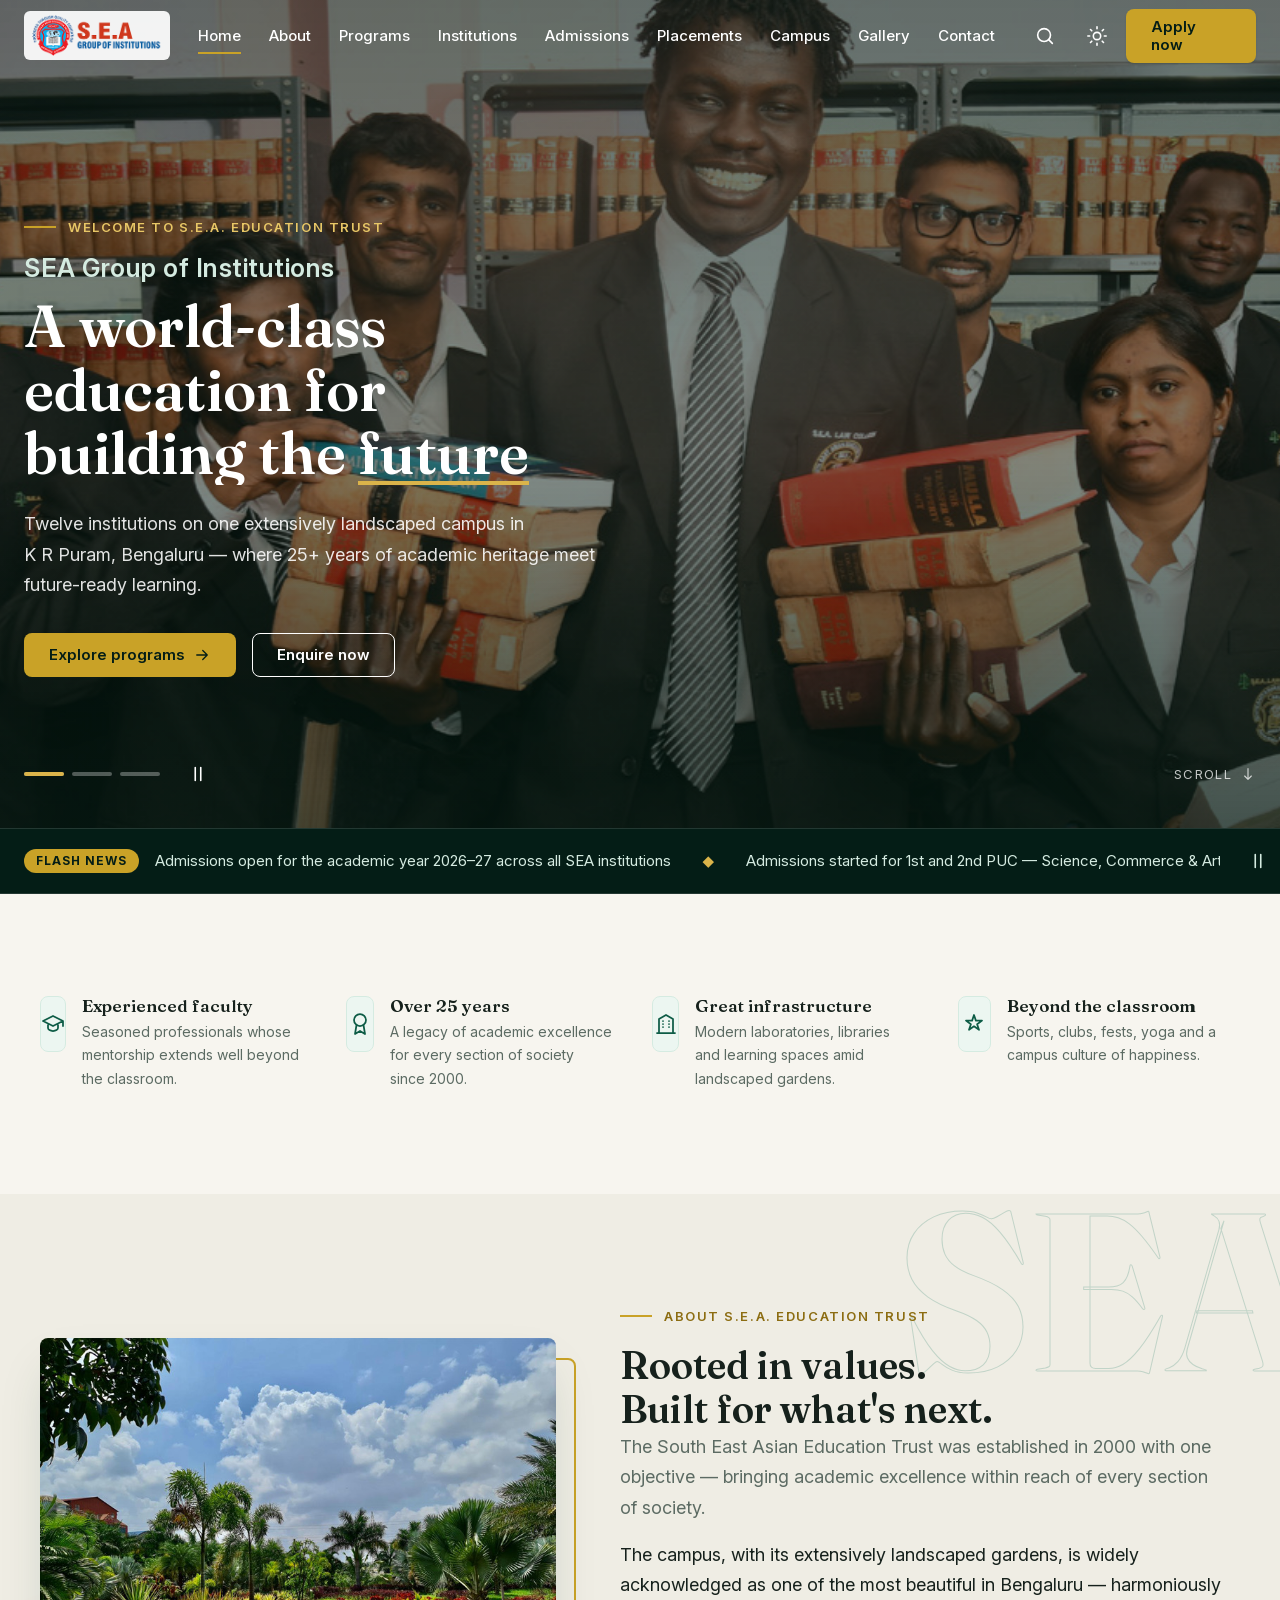
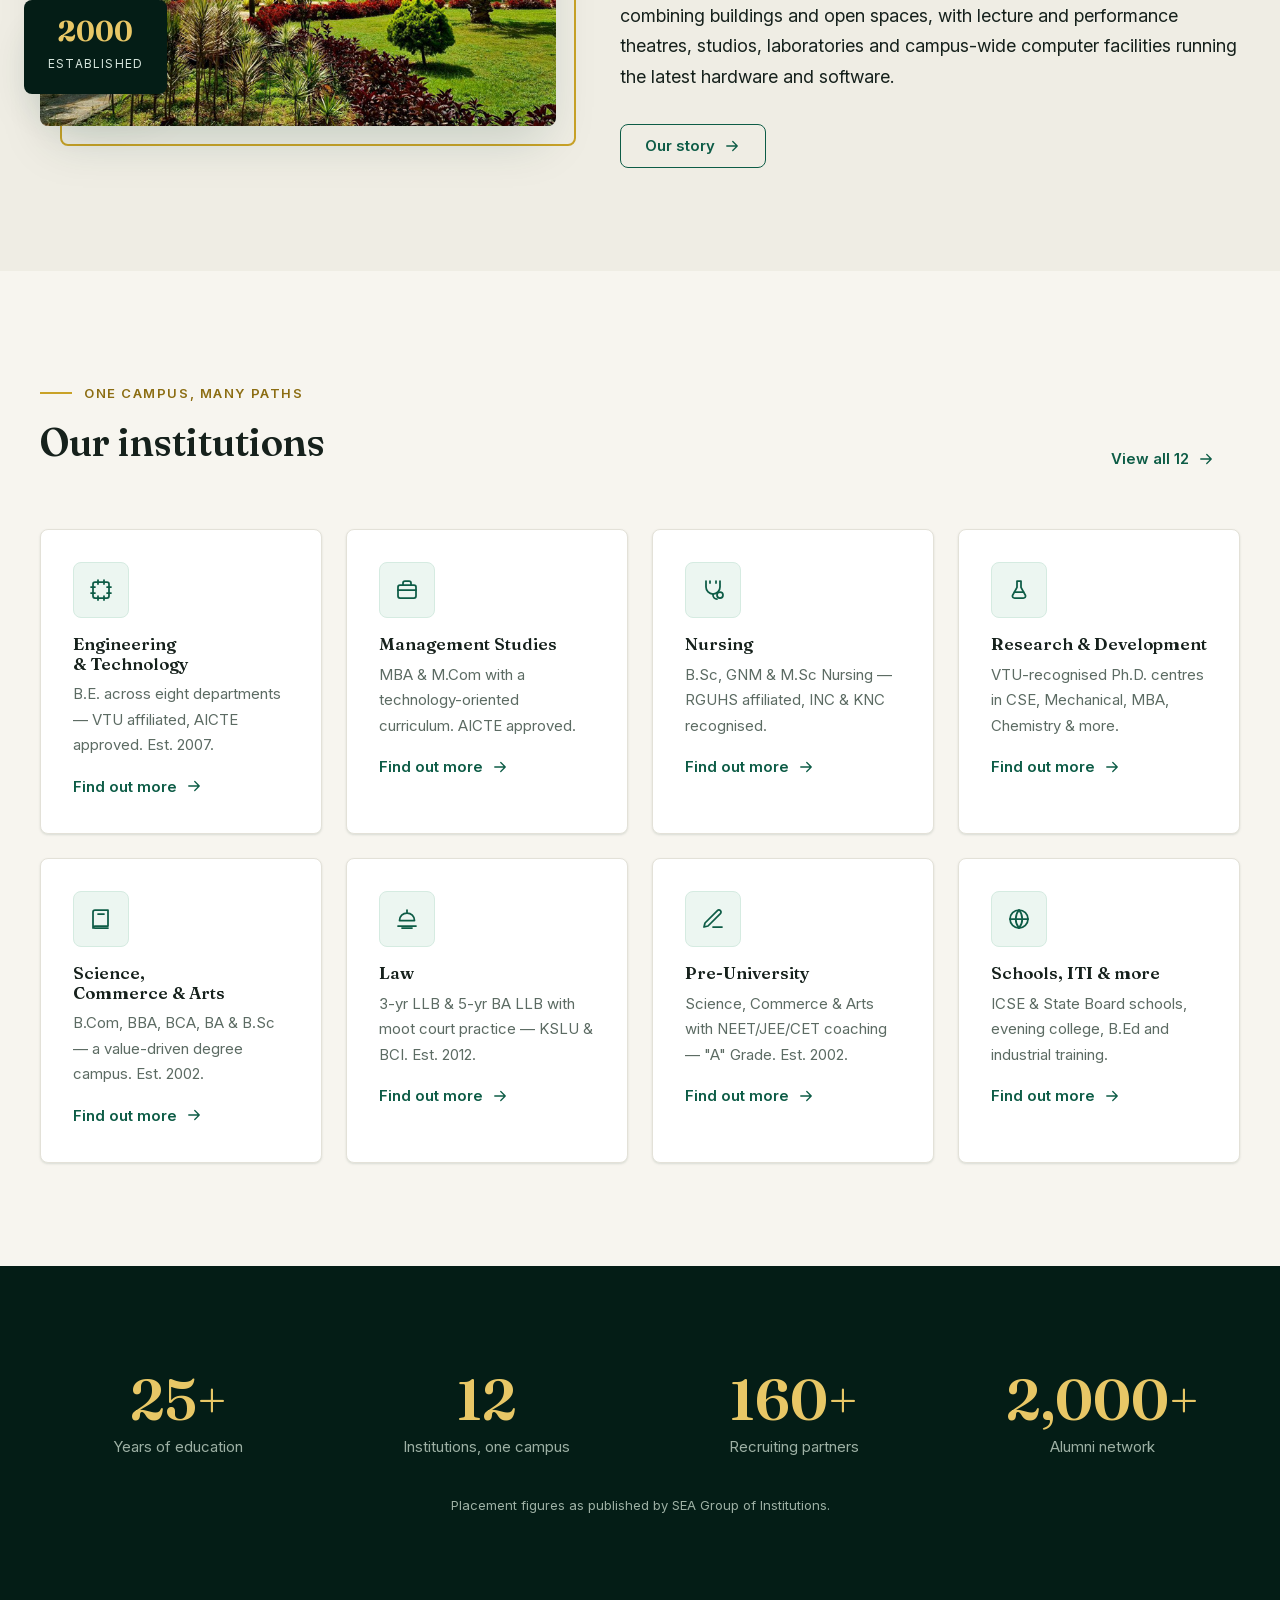
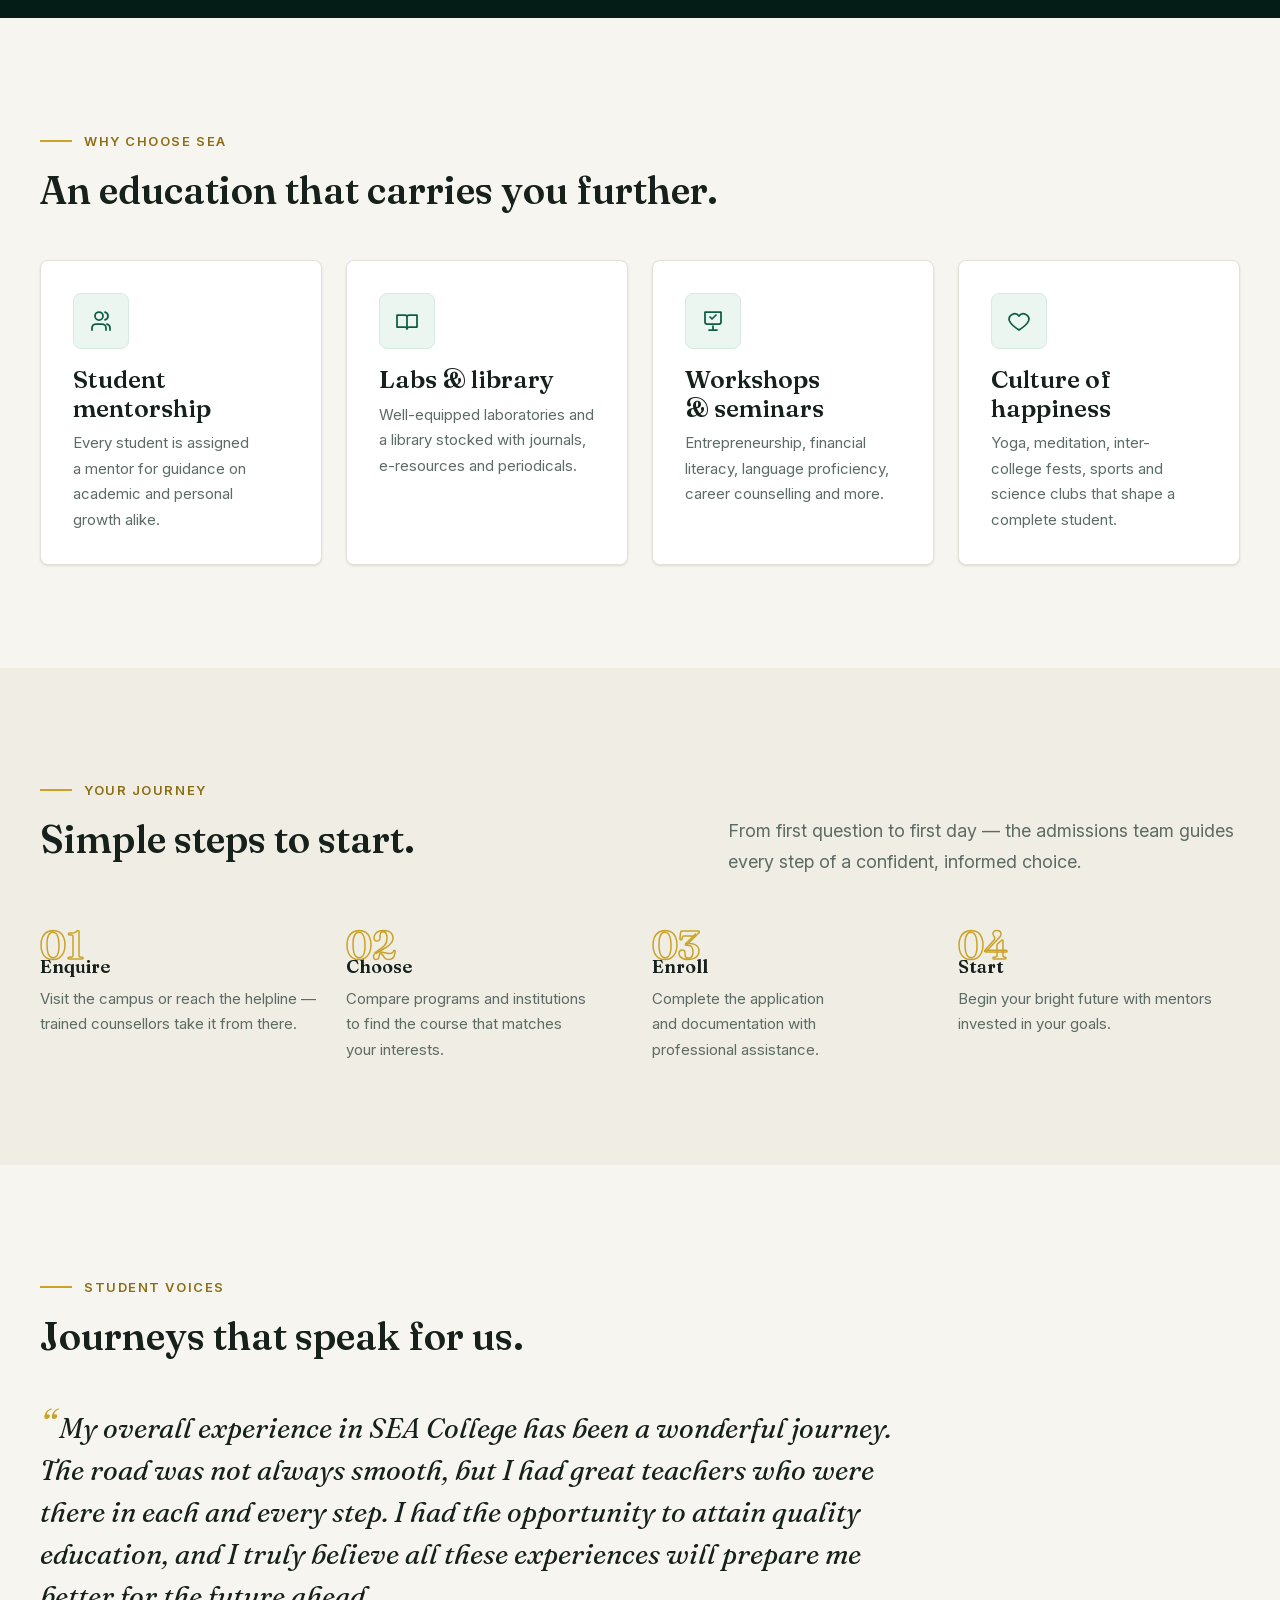
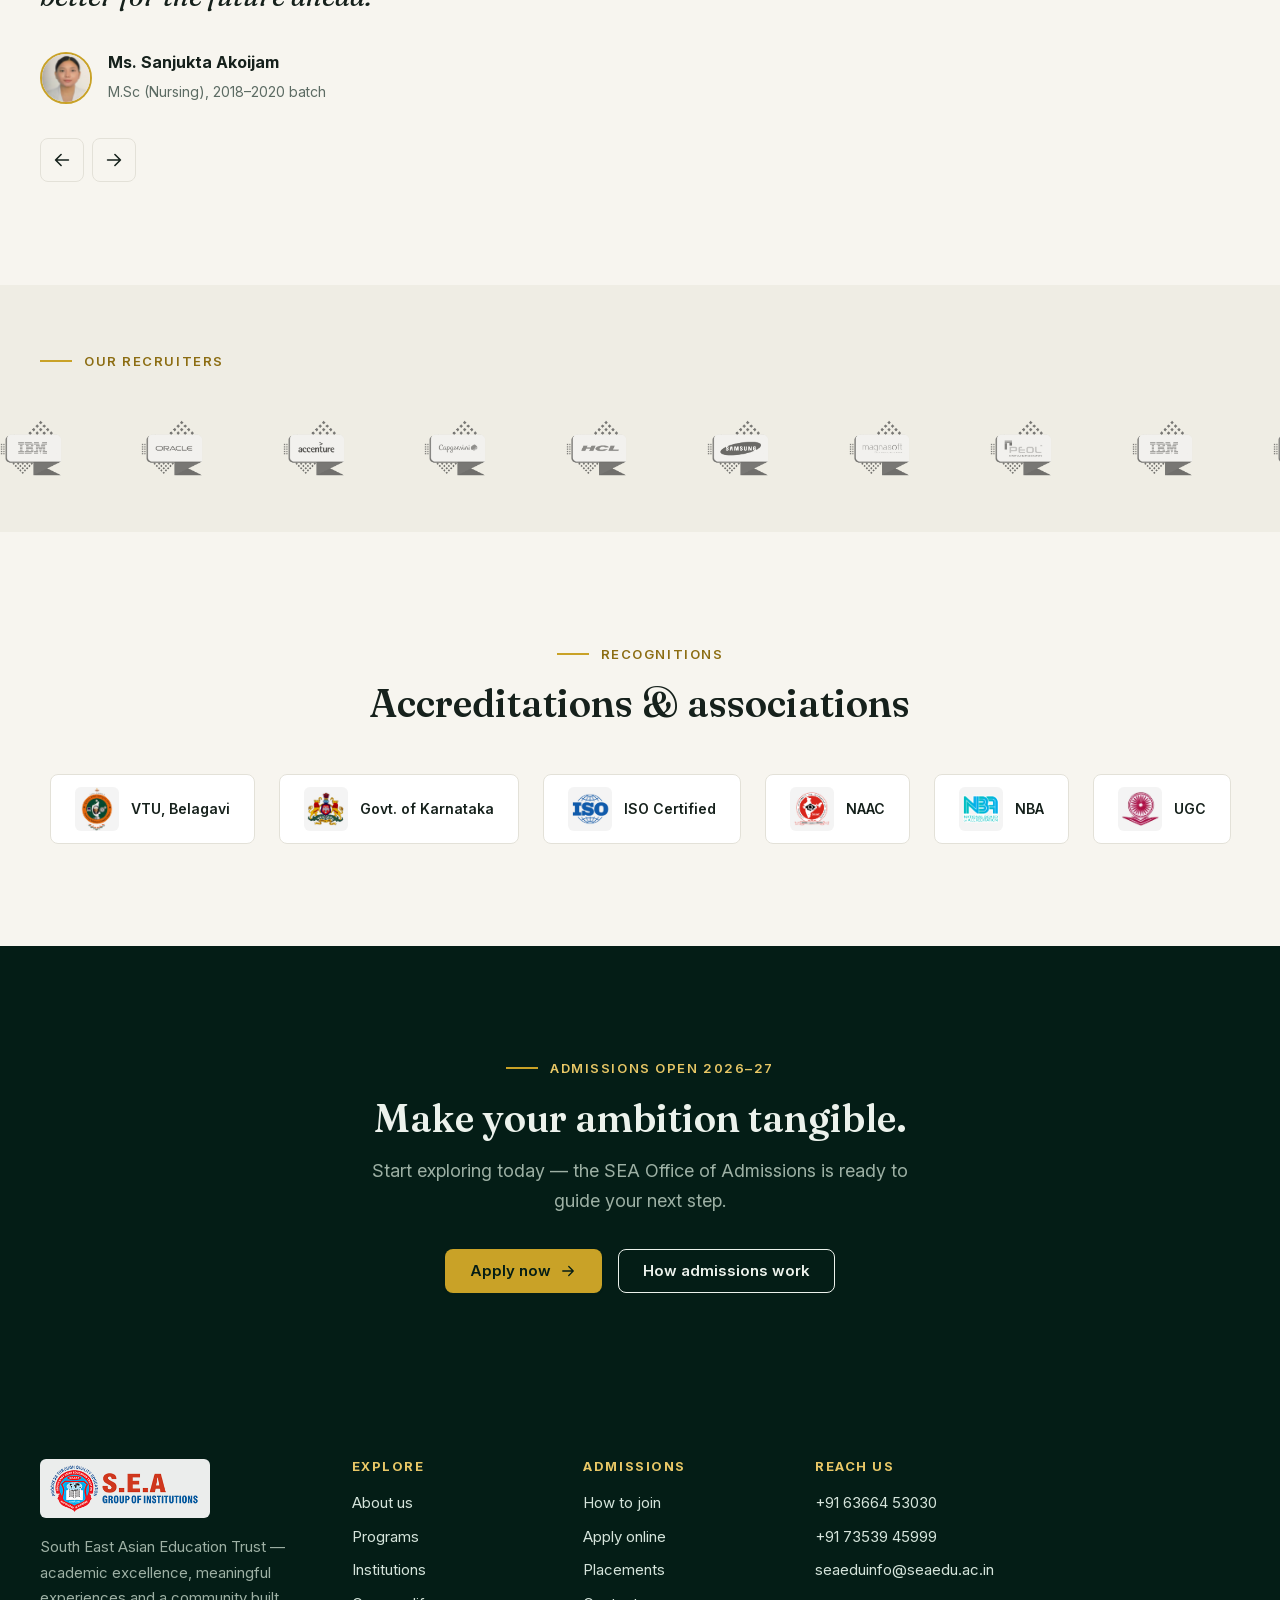
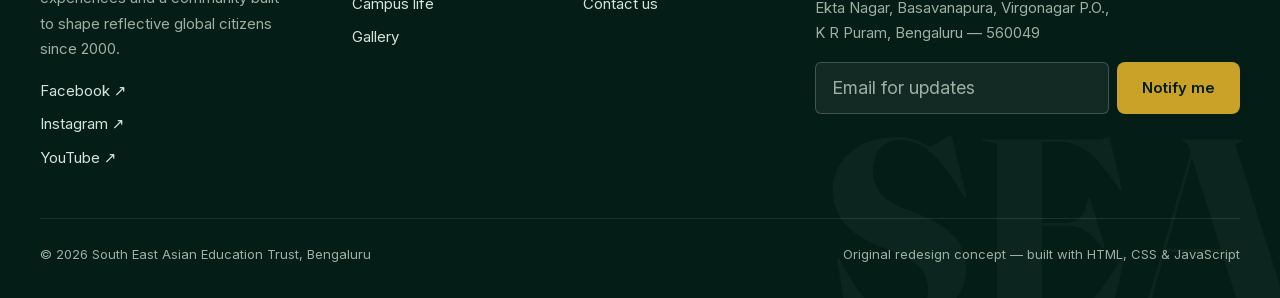
==== index.html @ 0a7bec50 "feat: homepage — cinematic hero slider, ticker, stats band, testimonials, recruiters" ====
<!DOCTYPE html>
<html lang="en">
<head>
  <meta charset="UTF-8">
  <meta name="viewport" content="width=device-width, initial-scale=1.0">
  <title>SEA Group of Institutions — A World-Class Education in Bengaluru</title>
  <meta name="description" content="SEA Group of Institutions, Bengaluru — 12 institutions, 25+ years of academic excellence. Engineering, management, nursing, law, science and more under the S.E.A. Education Trust.">
  <meta property="og:title" content="SEA Group of Institutions">
  <meta property="og:description" content="A world-class education for building the future — 12 institutions on one green campus in K R Puram, Bengaluru.">
  <meta property="og:type" content="website">
  <meta property="og:image" content="assets/img/hero/campus-life.jpg">
  <meta name="theme-color" content="#0D5C46">
  <link rel="icon" type="image/png" href="assets/logo/logo.png">
  <link rel="preload" href="assets/fonts/fraunces.woff2" as="font" type="font/woff2" crossorigin>
  <link rel="preload" href="assets/fonts/inter.woff2" as="font" type="font/woff2" crossorigin>
  <link rel="preload" href="assets/img/hero/campus-life.jpg" as="image">
  <link rel="stylesheet" href="css/tokens.css">
  <link rel="stylesheet" href="css/base.css">
  <link rel="stylesheet" href="css/components.css">
  <link rel="stylesheet" href="css/animations.css">
  <link rel="stylesheet" href="css/pages.css">
  <script>
    /* Apply the saved theme before first paint — no flash of wrong theme. */
    (function () {
      try {
        var t = JSON.parse(localStorage.getItem('sea-theme'));
        document.documentElement.dataset.theme =
          t || (matchMedia('(prefers-color-scheme: dark)').matches ? 'dark' : 'light');
      } catch (e) { document.documentElement.dataset.theme = 'light'; }
    })();
  </script>
  <script type="module" src="js/main.js"></script>
</head>
<body>
  <a class="skip-link" href="#main">Skip to content</a>

  <div class="loader" aria-hidden="true">
    <div class="loader-crest"><img src="assets/logo/logo.png" alt="" width="284" height="89"></div>
    <div class="loader-line"></div>
  </div>

  <header class="site-header over-hero">
    <nav class="nav" aria-label="Primary">
      <a class="brand" href="index.html" aria-label="SEA Group of Institutions — home">
        <span class="brand-badge"><img src="assets/logo/logo.png" alt="SEA Group of Institutions crest" width="284" height="89"></span>
      </a>
      <div class="nav-links" id="nav-links">
        <a class="nav-link" href="index.html" aria-current="page">Home</a>
        <a class="nav-link" href="about.html">About</a>
        <a class="nav-link" href="programs.html">Programs</a>
        <a class="nav-link" href="institutions.html">Institutions</a>
        <a class="nav-link" href="admissions.html">Admissions</a>
        <a class="nav-link" href="placements.html">Placements</a>
        <a class="nav-link" href="campus.html">Campus</a>
        <a class="nav-link" href="gallery.html">Gallery</a>
        <a class="nav-link" href="contact.html">Contact</a>
        <a class="btn btn-primary nav-apply" href="apply.html">Apply now</a>
      </div>
      <div class="nav-actions">
        <button class="icon-btn search-toggle" aria-label="Search the site (Ctrl+K)">
          <svg class="icon" viewBox="0 0 24 24" aria-hidden="true"><circle cx="11" cy="11" r="7"/><path d="m20 20-4-4"/></svg>
        </button>
        <button class="icon-btn theme-toggle" aria-label="Switch theme" aria-pressed="false">
          <svg class="icon icon-sun" viewBox="0 0 24 24" aria-hidden="true"><circle cx="12" cy="12" r="4"/><path d="M12 2v2m0 16v2M4.9 4.9l1.4 1.4m11.4 11.4 1.4 1.4M2 12h2m16 0h2M4.9 19.1l1.4-1.4M17.7 6.3l1.4-1.4"/></svg>
          <svg class="icon icon-moon" viewBox="0 0 24 24" aria-hidden="true"><path d="M21 12.8A9 9 0 1 1 11.2 3a7 7 0 0 0 9.8 9.8Z"/></svg>
        </button>
        <a class="btn btn-primary" href="apply.html">Apply now</a>
        <button class="icon-btn menu-toggle" aria-label="Open menu" aria-expanded="false" aria-controls="nav-links">
          <svg class="icon" viewBox="0 0 24 24" aria-hidden="true"><path d="M4 7h16M4 12h16M4 17h16"/></svg>
        </button>
      </div>
      <div class="scroll-progress" aria-hidden="true"></div>
    </nav>
  </header>

  <main id="main">

    <!-- Cinematic hero slider -->
    <section class="hero" data-slider aria-roledescription="carousel" aria-label="Campus highlights" tabindex="-1">
      <div class="hero-slides" aria-hidden="true">
        <div class="hero-slide active">
          <img src="assets/img/hero/campus-life.jpg" alt="" width="1320" height="600" fetchpriority="high">
        </div>
        <div class="hero-slide">
          <img src="assets/img/hero/campus-infrastructure.jpg" alt="" width="1363" height="583" loading="lazy">
        </div>
        <div class="hero-slide">
          <img src="assets/img/hero/campus-main.jpg" alt="" width="735" height="552" loading="lazy">
        </div>
      </div>
      <div class="hero-scrim" aria-hidden="true"></div>

      <div class="container-wide">
        <p class="section-kicker">Welcome to S.E.A. Education Trust</p>
        <h1>SEA Group of Institutions</h1>
        <p class="hero-display">
          <span class="word-mask"><span style="--wd:0ms">A</span></span>
          <span class="word-mask"><span style="--wd:70ms">world-class</span></span>
          <span class="word-mask"><span style="--wd:140ms">education</span></span>
          <span class="word-mask"><span style="--wd:210ms">for</span></span>
          <span class="word-mask"><span style="--wd:280ms">building</span></span>
          <span class="word-mask"><span style="--wd:350ms">the</span></span>
          <span class="word-mask"><span style="--wd:420ms"><em class="gold-underline" style="font-style:normal">future</em></span></span>
        </p>
        <p class="hero-copy">Twelve institutions on one extensively landscaped campus in K&nbsp;R&nbsp;Puram, Bengaluru — where 25+ years of academic heritage meet future-ready learning.</p>
        <div class="hero-actions">
          <a class="btn btn-primary" href="programs.html">Explore programs
            <svg class="icon" viewBox="0 0 24 24" aria-hidden="true"><path d="M5 12h14M13 6l6 6-6 6"/></svg>
          </a>
          <a class="btn btn-outline" href="contact.html" style="border-color:#fff;color:#fff">Enquire now</a>
        </div>
      </div>

      <div class="hero-controls">
        <div class="container-wide">
          <div class="hero-dots" role="group" aria-label="Choose slide"></div>
          <button class="icon-btn hero-pause" aria-label="Pause slideshow" aria-pressed="false">
            <svg class="icon hidden" viewBox="0 0 24 24" aria-hidden="true"><path d="M8 5.5v13l11-6.5Z"/></svg>
            <svg class="icon" viewBox="0 0 24 24" aria-hidden="true"><path d="M9 5v14M15 5v14"/></svg>
          </button>
          <span class="hero-scroll-cue" aria-hidden="true">Scroll
            <svg class="icon" viewBox="0 0 24 24"><path d="M12 4v16m0 0-5-5m5 5 5-5"/></svg>
          </span>
        </div>
      </div>
    </section>

    <!-- Flash news ticker -->
    <div class="ticker">
      <span class="ticker-label">Flash news</span>
      <div class="ticker-viewport">
        <div class="ticker-track">
          <span>Admissions open for the academic year 2026–27 across all SEA institutions</span><span class="sep" aria-hidden="true">◆</span>
          <span>Admissions started for 1st and 2nd PUC — Science, Commerce &amp; Arts</span><span class="sep" aria-hidden="true">◆</span>
          <span>160+ recruiters partner with the SEA placement cell, as published by SEA</span><span class="sep" aria-hidden="true">◆</span>
          <span>Admissions helpline: +91 73539 45999 · Mon–Sat, 10 AM–5 PM</span><span class="sep" aria-hidden="true">◆</span>
          <span>Admissions open for the academic year 2026–27 across all SEA institutions</span><span class="sep" aria-hidden="true">◆</span>
          <span>Admissions started for 1st and 2nd PUC — Science, Commerce &amp; Arts</span><span class="sep" aria-hidden="true">◆</span>
          <span>160+ recruiters partner with the SEA placement cell, as published by SEA</span><span class="sep" aria-hidden="true">◆</span>
          <span>Admissions helpline: +91 73539 45999 · Mon–Sat, 10 AM–5 PM</span><span class="sep" aria-hidden="true">◆</span>
        </div>
      </div>
      <button class="icon-btn ticker-pause" aria-label="Pause announcements" aria-pressed="false" style="color:inherit">
        <svg class="icon" viewBox="0 0 24 24" aria-hidden="true"><path d="M9 5v14M15 5v14"/></svg>
      </button>
    </div>

    <!-- Legacy strip -->
    <section class="section">
      <div class="container">
        <div class="legacy-grid" data-stagger="90">
          <article class="legacy-card reveal">
            <span class="icon-medallion" aria-hidden="true">
              <svg class="icon" viewBox="0 0 24 24"><path d="M22 9 12 4 2 9l10 5 10-5Zm-5 3.5V16c0 1.5-2.2 3-5 3s-5-1.5-5-3v-3.5M22 9v5"/></svg>
            </span>
            <div><h3>Experienced faculty</h3><p>Seasoned professionals whose mentorship extends well beyond the classroom.</p></div>
          </article>
          <article class="legacy-card reveal">
            <span class="icon-medallion" aria-hidden="true">
              <svg class="icon" viewBox="0 0 24 24"><circle cx="12" cy="8" r="6"/><path d="M8.5 13 7 22l5-3 5 3-1.5-9"/></svg>
            </span>
            <div><h3>Over 25 years</h3><p>A legacy of academic excellence for every section of society since 2000.</p></div>
          </article>
          <article class="legacy-card reveal">
            <span class="icon-medallion" aria-hidden="true">
              <svg class="icon" viewBox="0 0 24 24"><path d="M3 21h18M5 21V7l7-4 7 4v14M9 9h.01M9 12h.01M9 15h.01M15 9h.01M15 12h.01M15 15h.01"/></svg>
            </span>
            <div><h3>Great infrastructure</h3><p>Modern laboratories, libraries and learning spaces amid landscaped gardens.</p></div>
          </article>
          <article class="legacy-card reveal">
            <span class="icon-medallion" aria-hidden="true">
              <svg class="icon" viewBox="0 0 24 24"><path d="m12 3 1.9 5.6H20l-4.9 3.6 1.9 5.6-5-3.5-5 3.5 1.9-5.6L4 8.6h6.1Z"/></svg>
            </span>
            <div><h3>Beyond the classroom</h3><p>Sports, clubs, fests, yoga and a campus culture of happiness.</p></div>
          </article>
        </div>
      </div>
    </section>

    <!-- About the Trust -->
    <section class="section section-alt watermark-section">
      <span class="watermark" aria-hidden="true">SEA</span>
      <div class="container about-grid">
        <div class="image-frame reveal-left">
          <img src="assets/img/campus/campus-img.jpg" alt="Students walking through the landscaped SEA campus" width="735" height="552" loading="lazy">
          <div class="year-badge"><strong>2000</strong><span>Established</span></div>
        </div>
        <div class="reveal-right">
          <p class="section-kicker">About S.E.A. Education Trust</p>
          <h2>Rooted in values. Built for what's next.</h2>
          <p class="lede">The South East Asian Education Trust was established in 2000 with one objective — bringing academic excellence within reach of every section of society.</p>
          <p style="margin-top:1rem">The campus, with its extensively landscaped gardens, is widely acknowledged as one of the most beautiful in Bengaluru — harmoniously combining buildings and open spaces, with lecture and performance theatres, studios, laboratories and campus-wide computer facilities running the latest hardware and software.</p>
          <div class="hero-actions">
            <a class="btn btn-outline" href="about.html">Our story
              <svg class="icon" viewBox="0 0 24 24" aria-hidden="true"><path d="M5 12h14M13 6l6 6-6 6"/></svg>
            </a>
          </div>
        </div>
      </div>
    </section>

    <!-- Our institutions -->
    <section class="section">
      <div class="container">
        <div class="section-head split">
          <div>
            <p class="section-kicker">One campus, many paths</p>
            <h2>Our institutions</h2>
          </div>
          <a class="btn btn-ghost" href="institutions.html">View all 12
            <svg class="icon" viewBox="0 0 24 24" aria-hidden="true"><path d="M5 12h14M13 6l6 6-6 6"/></svg>
          </a>
        </div>
        <div class="grid grid-4" data-stagger="60">
          <article class="card tilt reveal" style="position:relative">
            <span class="sheen" aria-hidden="true"></span>
            <span class="icon-medallion" aria-hidden="true"><svg class="icon" viewBox="0 0 24 24"><rect x="4" y="4" width="16" height="16" rx="2"/><path d="M9 2v4m6-4v4M9 18v4m6-4v4M2 9h4m-4 6h4m12-6h4m-4 6h4"/></svg></span>
            <h3 style="margin-top:1rem;font-size:1.0625rem">Engineering &amp; Technology</h3>
            <p>B.E. across eight departments — VTU affiliated, AICTE approved. Est. 2007.</p>
            <a class="card-link" href="institutions.html#seacet">Find out more <svg class="icon" viewBox="0 0 24 24" aria-hidden="true"><path d="M5 12h14M13 6l6 6-6 6"/></svg></a>
          </article>
          <article class="card tilt reveal" style="position:relative">
            <span class="sheen" aria-hidden="true"></span>
            <span class="icon-medallion" aria-hidden="true"><svg class="icon" viewBox="0 0 24 24"><rect x="3" y="7" width="18" height="13" rx="2"/><path d="M8 7V5a2 2 0 0 1 2-2h4a2 2 0 0 1 2 2v2M3 12h18"/></svg></span>
            <h3 style="margin-top:1rem;font-size:1.0625rem">Management Studies</h3>
            <p>MBA &amp; M.Com with a technology-oriented curriculum. AICTE approved.</p>
            <a class="card-link" href="institutions.html#institutions-grid">Find out more <svg class="icon" viewBox="0 0 24 24" aria-hidden="true"><path d="M5 12h14M13 6l6 6-6 6"/></svg></a>
          </article>
          <article class="card tilt reveal" style="position:relative">
            <span class="sheen" aria-hidden="true"></span>
            <span class="icon-medallion" aria-hidden="true"><svg class="icon" viewBox="0 0 24 24"><path d="M5 3v6a7 7 0 0 0 14 0V3M9 3v2m6-2v2"/><circle cx="19" cy="17" r="3"/><path d="M12 16v1a4 4 0 0 0 4 4"/></svg></span>
            <h3 style="margin-top:1rem;font-size:1.0625rem">Nursing</h3>
            <p>B.Sc, GNM &amp; M.Sc Nursing — RGUHS affiliated, INC &amp; KNC recognised.</p>
            <a class="card-link" href="institutions.html#institutions-grid">Find out more <svg class="icon" viewBox="0 0 24 24" aria-hidden="true"><path d="M5 12h14M13 6l6 6-6 6"/></svg></a>
          </article>
          <article class="card tilt reveal" style="position:relative">
            <span class="sheen" aria-hidden="true"></span>
            <span class="icon-medallion" aria-hidden="true"><svg class="icon" viewBox="0 0 24 24"><path d="M10 3h4v6.3l4.5 8.2A2 2 0 0 1 16.7 20H7.3a2 2 0 0 1-1.8-2.5L10 9.3Z"/><path d="M7.5 14h9"/></svg></span>
            <h3 style="margin-top:1rem;font-size:1.0625rem">Research &amp; Development</h3>
            <p>VTU-recognised Ph.D. centres in CSE, Mechanical, MBA, Chemistry &amp; more.</p>
            <a class="card-link" href="institutions.html#institutions-grid">Find out more <svg class="icon" viewBox="0 0 24 24" aria-hidden="true"><path d="M5 12h14M13 6l6 6-6 6"/></svg></a>
          </article>
          <article class="card tilt reveal" style="position:relative">
            <span class="sheen" aria-hidden="true"></span>
            <span class="icon-medallion" aria-hidden="true"><svg class="icon" viewBox="0 0 24 24"><path d="M4 19V5a2 2 0 0 1 2-2h13v16H6a2 2 0 0 0-2 2Zm0 0a2 2 0 0 0 2 2h13"/><path d="M9 7h6"/></svg></span>
            <h3 style="margin-top:1rem;font-size:1.0625rem">Science, Commerce &amp; Arts</h3>
            <p>B.Com, BBA, BCA, BA &amp; B.Sc — a value-driven degree campus. Est. 2002.</p>
            <a class="card-link" href="institutions.html#institutions-grid">Find out more <svg class="icon" viewBox="0 0 24 24" aria-hidden="true"><path d="M5 12h14M13 6l6 6-6 6"/></svg></a>
          </article>
          <article class="card tilt reveal" style="position:relative">
            <span class="sheen" aria-hidden="true"></span>
            <span class="icon-medallion" aria-hidden="true"><svg class="icon" viewBox="0 0 24 24"><path d="M12 3v3m0 0a7.5 7.5 0 0 0-7.5 7.5h15A7.5 7.5 0 0 0 12 6Zm-9 13h18M7 21h10"/></svg></span>
            <h3 style="margin-top:1rem;font-size:1.0625rem">Law</h3>
            <p>3-yr LLB &amp; 5-yr BA LLB with moot court practice — KSLU &amp; BCI. Est. 2012.</p>
            <a class="card-link" href="institutions.html#institutions-grid">Find out more <svg class="icon" viewBox="0 0 24 24" aria-hidden="true"><path d="M5 12h14M13 6l6 6-6 6"/></svg></a>
          </article>
          <article class="card tilt reveal" style="position:relative">
            <span class="sheen" aria-hidden="true"></span>
            <span class="icon-medallion" aria-hidden="true"><svg class="icon" viewBox="0 0 24 24"><path d="M12 20h9M16.4 3.6a2.1 2.1 0 0 1 3 3L7 19l-4 1 1-4Z"/></svg></span>
            <h3 style="margin-top:1rem;font-size:1.0625rem">Pre-University</h3>
            <p>Science, Commerce &amp; Arts with NEET/JEE/CET coaching — "A" Grade. Est. 2002.</p>
            <a class="card-link" href="institutions.html#institutions-grid">Find out more <svg class="icon" viewBox="0 0 24 24" aria-hidden="true"><path d="M5 12h14M13 6l6 6-6 6"/></svg></a>
          </article>
          <article class="card tilt reveal" style="position:relative">
            <span class="sheen" aria-hidden="true"></span>
            <span class="icon-medallion" aria-hidden="true"><svg class="icon" viewBox="0 0 24 24"><circle cx="12" cy="12" r="9"/><path d="M3 12h18M12 3a14 14 0 0 1 0 18 14 14 0 0 1 0-18Z"/></svg></span>
            <h3 style="margin-top:1rem;font-size:1.0625rem">Schools, ITI &amp; more</h3>
            <p>ICSE &amp; State Board schools, evening college, B.Ed and industrial training.</p>
            <a class="card-link" href="institutions.html">Find out more <svg class="icon" viewBox="0 0 24 24" aria-hidden="true"><path d="M5 12h14M13 6l6 6-6 6"/></svg></a>
          </article>
        </div>
      </div>
    </section>

    <!-- Stats band -->
    <section class="section dark-band">
      <div class="container">
        <div class="stats-grid" data-stagger="120">
          <div class="stat reveal"><strong data-count="25" data-suffix="+">0</strong><span>Years of education</span></div>
          <div class="stat reveal"><strong data-count="12">0</strong><span>Institutions, one campus</span></div>
          <div class="stat reveal"><strong data-count="160" data-suffix="+">0</strong><span>Recruiting partners</span></div>
          <div class="stat reveal"><strong data-count="2000" data-suffix="+">0</strong><span>Alumni network</span></div>
        </div>
        <p class="stat-note">Placement figures as published by SEA Group of Institutions.</p>
      </div>
    </section>

    <!-- Why choose us -->
    <section class="section">
      <div class="container">
        <div class="section-head">
          <p class="section-kicker">Why choose SEA</p>
          <h2>An education that carries you further.</h2>
        </div>
        <div class="grid grid-4" data-stagger="80">
          <article class="card reveal">
            <span class="icon-medallion" aria-hidden="true"><svg class="icon" viewBox="0 0 24 24"><path d="M17 21v-2a4 4 0 0 0-4-4H7a4 4 0 0 0-4 4v2"/><circle cx="10" cy="7" r="4"/><path d="M21 21v-2a4 4 0 0 0-3-3.87M16 3.13a4 4 0 0 1 0 7.75"/></svg></span>
            <h3 style="margin-top:1rem">Student mentorship</h3>
            <p>Every student is assigned a mentor for guidance on academic and personal growth alike.</p>
          </article>
          <article class="card reveal">
            <span class="icon-medallion" aria-hidden="true"><svg class="icon" viewBox="0 0 24 24"><path d="M2 6h8a2 2 0 0 1 2 2v12a2 2 0 0 0-2-2H2ZM22 6h-8a2 2 0 0 0-2 2v12a2 2 0 0 1 2-2h8Z"/></svg></span>
            <h3 style="margin-top:1rem">Labs &amp; library</h3>
            <p>Well-equipped laboratories and a library stocked with journals, e-resources and periodicals.</p>
          </article>
          <article class="card reveal">
            <span class="icon-medallion" aria-hidden="true"><svg class="icon" viewBox="0 0 24 24"><path d="M8 21h8m-4-4v4M4 3h16v10a2 2 0 0 1-2 2H6a2 2 0 0 1-2-2Z"/><path d="m9 8 2 2 4-4"/></svg></span>
            <h3 style="margin-top:1rem">Workshops &amp; seminars</h3>
            <p>Entrepreneurship, financial literacy, language proficiency, career counselling and more.</p>
          </article>
          <article class="card reveal">
            <span class="icon-medallion" aria-hidden="true"><svg class="icon" viewBox="0 0 24 24"><path d="M12 21s-7.5-4.7-9.5-9A5.4 5.4 0 0 1 12 7.1a5.4 5.4 0 0 1 9.5 4.9c-2 4.3-9.5 9-9.5 9Z"/></svg></span>
            <h3 style="margin-top:1rem">Culture of happiness</h3>
            <p>Yoga, meditation, inter-college fests, sports and science clubs that shape a complete student.</p>
          </article>
        </div>
      </div>
    </section>

    <!-- Simple steps -->
    <section class="section section-alt">
      <div class="container">
        <div class="section-head split">
          <div>
            <p class="section-kicker">Your journey</p>
            <h2>Simple steps to start.</h2>
          </div>
          <p class="muted" style="max-width:32rem">From first question to first day — the admissions team guides every step of a confident, informed choice.</p>
        </div>
        <div class="steps" data-stagger="100">
          <div class="step reveal"><h3>Enquire</h3><p>Visit the campus or reach the helpline — trained counsellors take it from there.</p></div>
          <div class="step reveal"><h3>Choose</h3><p>Compare programs and institutions to find the course that matches your interests.</p></div>
          <div class="step reveal"><h3>Enroll</h3><p>Complete the application and documentation with professional assistance.</p></div>
          <div class="step reveal"><h3>Start</h3><p>Begin your bright future with mentors invested in your goals.</p></div>
        </div>
      </div>
    </section>

    <!-- Testimonials -->
    <section class="section">
      <div class="container testimonials" data-slider>
        <div class="section-head">
          <p class="section-kicker">Student voices</p>
          <h2>Journeys that speak for us.</h2>
        </div>
        <div class="testimonial-track">
          <figure class="testimonial active">
            <blockquote>My overall experience in SEA College has been a wonderful journey. The road was not always smooth, but I had great teachers who were there in each and every step. I had the opportunity to attain quality education, and I truly believe all these experiences will prepare me better for the future ahead.</blockquote>
            <figcaption>
              <img src="assets/img/testimonials/Sanjukta.jpg" alt="Portrait of Sanjukta Akoijam" width="100" height="100" loading="lazy">
              <div><strong>Ms. Sanjukta Akoijam</strong><span>M.Sc (Nursing), 2018–2020 batch</span></div>
            </figcaption>
          </figure>
          <figure class="testimonial">
            <blockquote>Attending SEA College of Engineering and Technology and being part of the MBA department was an incredible journey. The college's welcoming environment and dedicated faculty made my learning experience truly outstanding — the professors were not only experts in their fields but also friendly and supportive.</blockquote>
            <figcaption>
              <img src="assets/img/testimonials/default.jpg" alt="" width="100" height="100" loading="lazy">
              <div><strong>Tanisha Maity</strong><span>MBA</span></div>
            </figcaption>
          </figure>
          <figure class="testimonial">
            <blockquote>A superb educational establishment — SEACET Bangalore offers a wide range of programs to suit students' diverse interests. The campus features outstanding facilities that go above and beyond. I have had the honour of creating enduring connections and gaining knowledge and abilities that will surely come in very handy for my future career.</blockquote>
            <figcaption>
              <img src="assets/img/testimonials/default.jpg" alt="" width="100" height="100" loading="lazy">
              <div><strong>Dhanush S</strong><span>Mechanical Engineering</span></div>
            </figcaption>
          </figure>
          <figure class="testimonial">
            <blockquote>I passed in the 2021 GNM batch from SEA College of Nursing. My experience was so good with the teachers and Principal — they helped me a lot in my studies. Without them I would not have been able to reach my goal. They listened and sorted out every small problem.</blockquote>
            <figcaption>
              <img src="assets/img/testimonials/Sneha.jpg" alt="Portrait of Sneha Banerjee" width="100" height="100" loading="lazy">
              <div><strong>Ms. Sneha Banerjee</strong><span>GNM, 2017–2020 batch</span></div>
            </figcaption>
          </figure>
          <figure class="testimonial">
            <blockquote>One of the good nursing colleges in Bangalore, with separate residency hostels for boys and girls. The teaching facilities are excellent in this institute, and the atmosphere of the college is very good.</blockquote>
            <figcaption>
              <img src="assets/img/testimonials/Urbi.jpg" alt="Portrait of Urbi Gosh" width="100" height="100" loading="lazy">
              <div><strong>Ms. Urbi Gosh</strong><span>GNM, 2018–2020 batch</span></div>
            </figcaption>
          </figure>
        </div>
        <div class="carousel-nav">
          <button class="icon-btn carousel-prev" aria-label="Previous testimonial">
            <svg class="icon" viewBox="0 0 24 24" aria-hidden="true"><path d="M19 12H5m6-6-6 6 6 6"/></svg>
          </button>
          <button class="icon-btn carousel-next" aria-label="Next testimonial">
            <svg class="icon" viewBox="0 0 24 24" aria-hidden="true"><path d="M5 12h14m-6-6 6 6-6 6"/></svg>
          </button>
        </div>
      </div>
    </section>

    <!-- Recruiters marquee -->
    <section class="section section-alt" style="padding-block:3.5rem">
      <div class="container">
        <div class="section-head" style="margin-bottom:2rem">
          <p class="section-kicker">Our recruiters</p>
        </div>
      </div>
      <div class="marquee" aria-label="Recruiting companies">
        <div class="marquee-track">
          <img src="assets/img/recruiters/r1.png" alt="Recruiter logo 1" width="426" height="369" loading="lazy">
          <img src="assets/img/recruiters/r2.png" alt="Recruiter logo 2" width="426" height="369" loading="lazy">
          <img src="assets/img/recruiters/r3.png" alt="Recruiter logo 3" width="426" height="369" loading="lazy">
          <img src="assets/img/recruiters/r4.png" alt="Recruiter logo 4" width="426" height="369" loading="lazy">
          <img src="assets/img/recruiters/r5.png" alt="Recruiter logo 5" width="426" height="369" loading="lazy">
          <img src="assets/img/recruiters/r6.png" alt="Recruiter logo 6" width="426" height="369" loading="lazy">
          <img src="assets/img/recruiters/r7.png" alt="Recruiter logo 7" width="426" height="369" loading="lazy">
          <img src="assets/img/recruiters/r8.png" alt="Recruiter logo 8" width="426" height="369" loading="lazy">
          <img src="assets/img/recruiters/r1.png" alt="" aria-hidden="true" width="426" height="369" loading="lazy">
          <img src="assets/img/recruiters/r2.png" alt="" aria-hidden="true" width="426" height="369" loading="lazy">
          <img src="assets/img/recruiters/r3.png" alt="" aria-hidden="true" width="426" height="369" loading="lazy">
          <img src="assets/img/recruiters/r4.png" alt="" aria-hidden="true" width="426" height="369" loading="lazy">
          <img src="assets/img/recruiters/r5.png" alt="" aria-hidden="true" width="426" height="369" loading="lazy">
          <img src="assets/img/recruiters/r6.png" alt="" aria-hidden="true" width="426" height="369" loading="lazy">
          <img src="assets/img/recruiters/r7.png" alt="" aria-hidden="true" width="426" height="369" loading="lazy">
          <img src="assets/img/recruiters/r8.png" alt="" aria-hidden="true" width="426" height="369" loading="lazy">
        </div>
      </div>
    </section>

    <!-- Accreditations -->
    <section class="section">
      <div class="container">
        <div class="section-head" style="text-align:center;margin-inline:auto">
          <p class="section-kicker" style="justify-content:center">Recognitions</p>
          <h2>Accreditations &amp; associations</h2>
        </div>
        <div class="accreditation-strip reveal">
          <span class="badge"><img src="assets/img/associations/a1.jpg" alt="Visvesvaraya Technological University logo" width="205" height="205" loading="lazy">VTU, Belagavi</span>
          <span class="badge"><img src="assets/img/associations/a2.jpg" alt="Government of Karnataka emblem" width="205" height="205" loading="lazy">Govt. of Karnataka</span>
          <span class="badge"><img src="assets/img/associations/a3.jpg" alt="ISO logo" width="205" height="205" loading="lazy">ISO Certified</span>
          <span class="badge"><img src="assets/img/associations/a4.jpg" alt="NAAC logo" width="205" height="205" loading="lazy">NAAC</span>
          <span class="badge"><img src="assets/img/associations/a5.jpg" alt="National Board of Accreditation logo" width="205" height="205" loading="lazy">NBA</span>
          <span class="badge"><img src="assets/img/associations/a6.jpg" alt="University Grants Commission logo" width="205" height="205" loading="lazy">UGC</span>
        </div>
      </div>
    </section>

    <!-- CTA band -->
    <section class="section dark-band cta-band">
      <div class="container">
        <p class="section-kicker" style="justify-content:center">Admissions open 2026–27</p>
        <h2>Make your ambition tangible.</h2>
        <p class="lede">Start exploring today — the SEA Office of Admissions is ready to guide your next step.</p>
        <div class="hero-actions">
          <a class="btn btn-primary" href="apply.html">Apply now
            <svg class="icon" viewBox="0 0 24 24" aria-hidden="true"><path d="M5 12h14M13 6l6 6-6 6"/></svg>
          </a>
          <a class="btn btn-outline" href="admissions.html">How admissions work</a>
        </div>
      </div>
    </section>
  </main>

  <footer class="site-footer">
    <span class="footer-watermark" aria-hidden="true">SEA</span>
    <div class="container">
      <div class="footer-grid">
        <div>
          <span class="footer-brand-badge"><img src="assets/logo/logo.png" alt="SEA Group of Institutions crest" width="284" height="89"></span>
          <p>South East Asian Education Trust — academic excellence, meaningful experiences and a community built to shape reflective global citizens since 2000.</p>
          <div class="footer-links" style="margin-top:1rem">
            <a href="https://www.facebook.com/share/1C2GkDRqiD/" target="_blank" rel="noopener">Facebook ↗</a>
            <a href="https://www.instagram.com/sea_group_of_institutions/" target="_blank" rel="noopener">Instagram ↗</a>
            <a href="https://youtube.com/@seaedu2023" target="_blank" rel="noopener">YouTube ↗</a>
          </div>
        </div>
        <nav aria-label="Explore">
          <h3>Explore</h3>
          <div class="footer-links">
            <a href="about.html">About us</a>
            <a href="programs.html">Programs</a>
            <a href="institutions.html">Institutions</a>
            <a href="campus.html">Campus life</a>
            <a href="gallery.html">Gallery</a>
          </div>
        </nav>
        <nav aria-label="Admissions">
          <h3>Admissions</h3>
          <div class="footer-links">
            <a href="admissions.html">How to join</a>
            <a href="apply.html">Apply online</a>
            <a href="placements.html">Placements</a>
            <a href="contact.html">Contact us</a>
          </div>
        </nav>
        <div>
          <h3>Reach us</h3>
          <div class="footer-links">
            <a href="tel:+916366453030">+91 63664 53030</a>
            <a href="tel:+917353945999">+91 73539 45999</a>
            <a href="mailto:seaeduinfo@seaedu.ac.in">seaeduinfo@seaedu.ac.in</a>
          </div>
          <p style="margin-top:.75rem">Ekta Nagar, Basavanapura, Virgonagar P.O.,<br>K R Puram, Bengaluru — 560049</p>
          <div class="newsletter">
            <input type="email" placeholder="Email for updates" aria-label="Email address for updates" autocomplete="email">
            <button class="btn btn-primary" type="button">Notify me</button>
          </div>
          <p class="error" aria-live="polite"></p>
        </div>
      </div>
      <div class="footer-bottom">
        <span>© 2026 South East Asian Education Trust, Bengaluru</span>
        <span>Original redesign concept — built with HTML, CSS &amp; JavaScript</span>
      </div>
    </div>
  </footer>

  <div class="palette" role="dialog" aria-modal="true" aria-label="Site search">
    <div class="palette-box">
      <div class="palette-input-row">
        <svg class="icon" viewBox="0 0 24 24" aria-hidden="true"><circle cx="11" cy="11" r="7"/><path d="m20 20-4-4"/></svg>
        <input class="palette-input" type="search" placeholder="Search pages, programs, institutions…" aria-label="Search the site" autocomplete="off">
        <kbd>Esc</kbd>
      </div>
      <div class="palette-results"></div>
    </div>
  </div>

  <button class="back-to-top" aria-label="Back to top">
    <svg class="icon" viewBox="0 0 24 24" aria-hidden="true"><path d="M12 19V5m0 0-6 6m6-6 6 6"/></svg>
  </button>
</body>
</html>
---- css/tokens.css ----
/* ============================================================
   SEA Group of Institutions — Design Tokens
   "Emerald Heritage" system: deep emerald + heritage gold on
   warm ivory. Every text/background pair meets WCAG AA.
   ============================================================ */

@font-face {
  font-family: 'Fraunces';
  src: url('../assets/fonts/fraunces.woff2') format('woff2');
  font-weight: 400 700;
  font-style: normal;
  font-display: swap;
}
@font-face {
  font-family: 'Fraunces';
  src: url('../assets/fonts/fraunces-italic.woff2') format('woff2');
  font-weight: 400 700;
  font-style: italic;
  font-display: swap;
}
@font-face {
  font-family: 'Inter';
  src: url('../assets/fonts/inter.woff2') format('woff2');
  font-weight: 400 700;
  font-style: normal;
  font-display: swap;
}

:root {
  /* Primary — Emerald */
  --emerald-50: #ECF6F1;
  --emerald-100: #D5EBE1;
  --emerald-200: #ABD6C6;
  --emerald-300: #7BBEA6;
  --emerald-400: #4A9E82;
  --emerald-500: #1F7D62;
  --emerald-600: #0D5C46; /* primary — 7.9:1 on white */
  --emerald-700: #0B4B39;
  --emerald-800: #093C2E;
  --emerald-900: #072E23;
  --emerald-950: #041D16;

  /* Accent — Heritage Gold */
  --gold-300: #E8C766;
  --gold-400: #DBB44A;
  --gold-500: #C9A227; /* decorative / fills only on light */
  --gold-600: #A8861D;
  --gold-700: #8C6D12; /* text-safe gold on light */

  /* Neutrals — warm paper */
  --bg: #F7F5EF;
  --surface: #FFFFFF;
  --surface-2: #EFEDE4;
  --ink: #16211C;
  --muted: #5C6B63;
  --border: #E3E1D8;
  --error: #B3261E;
  --success: #0D5C46;

  /* Semantic aliases */
  --primary: var(--emerald-600);
  --primary-strong: var(--emerald-700);
  --accent: var(--gold-500);
  --accent-text: var(--gold-700);
  --on-accent: var(--emerald-950);

  /* Dark band (used on both themes) */
  --band-bg: var(--emerald-950);
  --band-ink: #ECF2EC;
  --band-muted: #9DB0A4;
  --band-border: rgb(255 255 255 / .12);

  /* Type */
  --font-display: 'Fraunces', Georgia, 'Times New Roman', serif;
  --font-body: 'Inter', system-ui, -apple-system, 'Segoe UI', sans-serif;
  --text-display: clamp(2.5rem, 1.9rem + 2.2vw, 4rem);       /* 40 → 64px */
  --text-h2: clamp(1.75rem, 1.45rem + 1.2vw, 2.75rem);
  --text-h3: clamp(1.25rem, 1.15rem + .5vw, 1.6rem);
  --text-body: 1rem;
  --text-small: .875rem;

  /* Space (8px scale) */
  --s-1: .25rem;  --s-2: .5rem;  --s-3: .75rem; --s-4: 1rem;
  --s-6: 1.5rem;  --s-8: 2rem;   --s-12: 3rem;  --s-16: 4rem;
  --s-24: 6rem;   --section-pad: clamp(4rem, 8vw, 7rem);

  /* Shape & elevation */
  --radius-sm: 6px;
  --radius: 8px;
  --radius-pill: 999px;
  --shadow-1: 0 1px 2px rgb(9 60 46 / .06), 0 1px 3px rgb(9 60 46 / .08);
  --shadow-2: 0 8px 24px -8px rgb(9 60 46 / .14);
  --shadow-3: 0 24px 48px -12px rgb(9 60 46 / .18);

  /* Motion */
  --ease: cubic-bezier(.22, 1, .36, 1);
  --t-fast: 150ms;
  --t-med: 300ms;
  --t-slow: 600ms;

  /* Layout */
  --container: 1200px;
  --container-wide: 1320px;
  --header-h: 72px;

  color-scheme: light;
}

[data-theme="dark"] {
  --bg: #0A120E;
  --surface: #101B15;
  --surface-2: #16241D;
  --ink: #ECF2EC;
  --muted: #9DB0A4;
  --border: #23342B;
  --error: #F2B8B5;
  --success: #7BBEA6;

  --primary: #4A9E82;          /* links & interactive lighten */
  --primary-strong: #7BBEA6;
  --accent: #E0BE55;           /* gold brightens */
  --accent-text: #E0BE55;      /* 9.2:1 on #0A120E */
  --on-accent: #041D16;

  --band-bg: #071510;
  --shadow-1: 0 1px 2px rgb(0 0 0 / .4);
  --shadow-2: 0 8px 24px -8px rgb(0 0 0 / .5);
  --shadow-3: 0 24px 48px -12px rgb(0 0 0 / .6);

  color-scheme: dark;
}
---- css/base.css ----
/* ============================================================
   Base — reset, typography, layout primitives, utilities
   ============================================================ */

*, *::before, *::after { box-sizing: border-box; }

* { margin: 0; }

html {
  -webkit-text-size-adjust: 100%;
  scroll-behavior: smooth;
  scroll-padding-top: calc(var(--header-h) + 16px);
}

body {
  font-family: var(--font-body);
  font-size: var(--text-body);
  line-height: 1.7;
  color: var(--ink);
  background: var(--bg);
  -webkit-font-smoothing: antialiased;
  transition: background-color var(--t-med) var(--ease), color var(--t-med) var(--ease);
  /* Decorative offsets (pre-reveal transforms, watermarks) never cause page scroll. */
  overflow-x: clip;
}
/* clip (not hidden) keeps position:sticky children working. */
main { overflow-x: clip; }
@supports not (overflow: clip) {
  body, main { overflow-x: hidden; }
}

@media (min-width: 1024px) {
  body { font-size: 1.125rem; }
}

img, svg, video { display: block; max-width: 100%; }
img { height: auto; }

h1, h2, h3, h4 {
  font-family: var(--font-display);
  font-weight: 600;
  line-height: 1.15;
  text-wrap: balance;
}

h1 { font-size: var(--text-display); }
h2 { font-size: var(--text-h2); }
h3 { font-size: var(--text-h3); }
h4 { font-size: 1.125rem; }

p { text-wrap: pretty; }

a { color: var(--primary); text-decoration: none; }
a:hover { text-decoration: underline; text-underline-offset: 3px; }

ul[role="list"], ol[role="list"] { list-style: none; padding: 0; }

button {
  font: inherit;
  color: inherit;
  background: none;
  border: 0;
  cursor: pointer;
}

input, select, textarea { font: inherit; color: inherit; }

:focus-visible {
  outline: 3px solid var(--accent);
  outline-offset: 2px;
  border-radius: var(--radius-sm);
}

::selection { background: var(--emerald-200); color: var(--emerald-950); }
[data-theme="dark"] ::selection { background: var(--emerald-700); color: #ECF2EC; }

/* ---- Layout primitives ---- */

.container {
  width: min(100% - 3rem, var(--container));
  margin-inline: auto;
}

.container-wide { width: min(100% - 3rem, var(--container-wide)); margin-inline: auto; }

.section { padding-block: var(--section-pad); }

.section-alt { background: var(--surface-2); }

.dark-band {
  background: var(--band-bg);
  color: var(--band-ink);
  position: relative;
  overflow: hidden;
}
.dark-band .section-kicker { color: var(--gold-300); }
.dark-band .muted { color: var(--band-muted); }

.grid { display: grid; gap: var(--s-6); }
.grid-2 { grid-template-columns: repeat(2, minmax(0, 1fr)); }
.grid-3 { grid-template-columns: repeat(3, minmax(0, 1fr)); }
.grid-4 { grid-template-columns: repeat(4, minmax(0, 1fr)); }

@media (max-width: 1023px) {
  .grid-3, .grid-4 { grid-template-columns: repeat(2, minmax(0, 1fr)); }
}
@media (max-width: 767px) {
  .grid-2, .grid-3, .grid-4 { grid-template-columns: minmax(0, 1fr); }
}

/* ---- Section headers ---- */

.section-kicker {
  display: inline-flex;
  align-items: center;
  gap: var(--s-3);
  font-size: .8125rem;
  font-weight: 600;
  letter-spacing: .12em;
  text-transform: uppercase;
  color: var(--accent-text);
  margin-bottom: var(--s-4);
}
.section-kicker::before {
  content: "";
  width: 2rem;
  height: 2px;
  background: var(--accent);
}

.section-head { max-width: 46rem; margin-bottom: var(--s-12); }
.section-head.split {
  max-width: none;
  display: flex;
  flex-wrap: wrap;
  align-items: flex-end;
  justify-content: space-between;
  gap: var(--s-6);
}
.section-head .lede { margin-top: var(--s-4); }

.lede { font-size: 1.125rem; color: var(--muted); }
.muted { color: var(--muted); }
.small { font-size: var(--text-small); }

.gold-italic { font-family: var(--font-display); font-style: italic; color: var(--accent-text); }

/* ---- Utilities ---- */

.skip-link {
  position: absolute;
  top: -100px;
  left: var(--s-4);
  z-index: 200;
  padding: var(--s-3) var(--s-6);
  background: var(--emerald-950);
  color: #fff;
  border-radius: var(--radius);
  transition: top var(--t-fast) var(--ease);
}
.skip-link:focus { top: var(--s-4); }

.visually-hidden {
  position: absolute;
  width: 1px; height: 1px;
  clip-path: inset(50%);
  overflow: hidden;
  white-space: nowrap;
}

.hidden { display: none !important; }

.tabular { font-variant-numeric: tabular-nums; }
---- css/components.css ----
/* ============================================================
   Components — buttons, nav, footer, cards, forms, overlays
   ============================================================ */

/* ---- Buttons ---- */

.btn {
  display: inline-flex;
  align-items: center;
  justify-content: center;
  gap: var(--s-2);
  min-height: 44px;
  padding: .625rem 1.5rem;
  border-radius: var(--radius);
  border: 1px solid transparent;
  font-weight: 600;
  font-size: .9375rem;
  line-height: 1.2;
  cursor: pointer;
  transition: transform var(--t-fast) var(--ease), box-shadow var(--t-fast) var(--ease),
              background-color var(--t-fast) var(--ease), color var(--t-fast) var(--ease),
              border-color var(--t-fast) var(--ease);
}
.btn:hover { text-decoration: none; transform: translateY(-2px); }
.btn:active { transform: translateY(0); }
.btn svg { width: 18px; height: 18px; }

.btn-primary {
  background: var(--accent);
  color: var(--on-accent);
  box-shadow: var(--shadow-1);
}
.btn-primary:hover { background: var(--gold-400); box-shadow: var(--shadow-2); }
[data-theme="dark"] .btn-primary:hover { background: var(--gold-300); }

.btn-outline {
  border-color: var(--primary);
  color: var(--primary);
}
.btn-outline:hover { background: var(--primary); color: var(--surface); }
.dark-band .btn-outline { border-color: var(--band-ink); color: var(--band-ink); }
.dark-band .btn-outline:hover { background: var(--band-ink); color: var(--emerald-950); }

.btn-ghost { color: var(--primary); }
.btn-ghost:hover { background: var(--emerald-50); }
[data-theme="dark"] .btn-ghost:hover { background: var(--surface-2); }

.icon-btn {
  display: inline-flex;
  align-items: center;
  justify-content: center;
  width: 44px;
  height: 44px;
  border-radius: var(--radius);
  color: var(--ink);
  transition: background-color var(--t-fast) var(--ease), color var(--t-fast) var(--ease);
}
.icon-btn:hover { background: var(--surface-2); }
.icon-btn svg { width: 22px; height: 22px; }

/* ---- Icons (inline SVG, Lucide-style strokes) ---- */

.icon {
  width: 24px;
  height: 24px;
  fill: none;
  stroke: currentColor;
  stroke-width: 1.75;
  stroke-linecap: round;
  stroke-linejoin: round;
  flex-shrink: 0;
}

.icon-medallion {
  display: inline-flex;
  align-items: center;
  justify-content: center;
  width: 56px;
  height: 56px;
  border-radius: var(--radius);
  background: var(--emerald-50);
  color: var(--emerald-600);
  border: 1px solid var(--emerald-100);
}
[data-theme="dark"] .icon-medallion {
  background: var(--surface-2);
  color: var(--emerald-300);
  border-color: var(--border);
}
.dark-band .icon-medallion {
  background: rgb(255 255 255 / .06);
  color: var(--gold-300);
  border-color: var(--band-border);
}

/* ---- Theme toggle sun/moon swap ---- */

.theme-toggle .icon-moon { display: none; }
[data-theme="dark"] .theme-toggle .icon-moon { display: block; }
[data-theme="dark"] .theme-toggle .icon-sun { display: none; }

/* ---- Header / navigation ---- */

.site-header {
  position: fixed;
  inset: 0 0 auto 0;
  z-index: 100;
  height: var(--header-h);
  display: flex;
  align-items: center;
  border-bottom: 1px solid transparent;
  transition: background-color var(--t-med) var(--ease), border-color var(--t-med) var(--ease),
              box-shadow var(--t-med) var(--ease);
}
.site-header.scrolled,
.site-header.solid {
  background: color-mix(in srgb, var(--bg) 86%, transparent);
  -webkit-backdrop-filter: blur(14px);
  backdrop-filter: blur(14px);
  border-color: var(--border);
  box-shadow: var(--shadow-1);
}

.scroll-progress {
  position: absolute;
  bottom: -1px;
  left: 0;
  height: 2px;
  width: 0;
  background: var(--accent);
  z-index: 1;
}

.nav {
  display: flex;
  align-items: center;
  gap: var(--s-4);
  width: min(100% - 3rem, var(--container-wide));
  margin-inline: auto;
}

.brand {
  display: flex;
  align-items: center;
  gap: var(--s-3);
  margin-right: auto;
}
.brand:hover { text-decoration: none; }
.brand img { width: 132px; height: 41px; object-fit: contain; }

/* Over-hero (transparent header) treatment */
.site-header:not(.scrolled):not(.solid).over-hero { color: #fff; }
.site-header:not(.scrolled):not(.solid).over-hero .nav-link,
.site-header:not(.scrolled):not(.solid).over-hero .icon-btn { color: #fff; }
.site-header:not(.scrolled):not(.solid).over-hero .icon-btn:hover { background: rgb(255 255 255 / .12); }
.site-header:not(.scrolled):not(.solid).over-hero .brand-badge { background: rgb(255 255 255 / .92); }

.brand-badge {
  display: inline-flex;
  padding: 4px 8px;
  border-radius: var(--radius-sm);
  background: transparent;
  transition: background-color var(--t-med) var(--ease);
}
/* The crest is dark-on-transparent — give it a light chip in dark theme. */
[data-theme="dark"] .brand-badge { background: rgb(255 255 255 / .92); }

.nav-links {
  display: flex;
  align-items: center;
  gap: var(--s-1);
}
.nav-link {
  padding: .5rem .75rem;
  border-radius: var(--radius-sm);
  color: var(--ink);
  font-weight: 500;
  font-size: .9375rem;
  white-space: nowrap;
  position: relative;
}
.nav-link:hover { text-decoration: none; background: color-mix(in srgb, var(--surface-2) 70%, transparent); }
.nav-link[aria-current="page"]::after {
  content: "";
  position: absolute;
  left: .75rem;
  right: .75rem;
  bottom: 2px;
  height: 2px;
  background: var(--accent);
}

.nav-actions { display: flex; align-items: center; gap: var(--s-2); }
.nav .btn-primary { min-height: 40px; padding-block: .5rem; }

.menu-toggle { display: none; }

@media (max-width: 1119px) {
  .nav-links {
    position: fixed;
    inset: var(--header-h) 0 auto 0;
    flex-direction: column;
    align-items: stretch;
    gap: 0;
    padding: var(--s-4) var(--s-6) var(--s-8);
    background: var(--bg);
    border-bottom: 1px solid var(--border);
    box-shadow: var(--shadow-3);
    transform: translateY(-16px);
    opacity: 0;
    visibility: hidden;
    transition: transform var(--t-med) var(--ease), opacity var(--t-med) var(--ease), visibility 0s var(--t-med);
    max-height: calc(100dvh - var(--header-h));
    overflow-y: auto;
  }
  .nav-links.open {
    transform: translateY(0);
    opacity: 1;
    visibility: visible;
    transition: transform var(--t-med) var(--ease), opacity var(--t-med) var(--ease);
  }
  .nav-link { padding: .875rem .75rem; font-size: 1.0625rem; color: var(--ink); }
  .nav-link + .nav-link { border-top: 1px solid var(--border); }
  .nav-link[aria-current="page"]::after { bottom: 10px; width: 2rem; right: auto; }
  .menu-toggle { display: inline-flex; }
  .nav .btn-primary { display: none; }
  .nav-links .nav-apply {
    display: inline-flex;
    margin-top: var(--s-4);
  }
}
@media (min-width: 1120px) {
  .nav-links .nav-apply { display: none; }
}

/* ---- Announcement ticker ---- */

.ticker {
  overflow: hidden;
  background: var(--emerald-950);
  color: var(--emerald-100);
  border-block: 1px solid var(--band-border);
  padding-block: .625rem;
  display: flex;
  align-items: center;
  gap: var(--s-4);
}
.ticker-label {
  flex-shrink: 0;
  margin-left: var(--s-6);
  padding: .125rem .75rem;
  border-radius: var(--radius-pill);
  background: var(--gold-500);
  color: var(--emerald-950);
  font-size: .75rem;
  font-weight: 700;
  letter-spacing: .08em;
  text-transform: uppercase;
}
.ticker-viewport { overflow: hidden; flex: 1; }
.ticker-track {
  display: flex;
  gap: var(--s-8);
  width: max-content;
  animation: ticker-scroll 36s linear infinite;
}
.ticker:hover .ticker-track,
.ticker.paused .ticker-track { animation-play-state: paused; }
.ticker-track span { white-space: nowrap; font-size: .9375rem; }
.ticker-track .sep { color: var(--gold-400); }

/* ---- Cards ---- */

.card {
  background: var(--surface);
  border: 1px solid var(--border);
  border-radius: var(--radius);
  padding: var(--s-8);
  box-shadow: var(--shadow-1);
  transition: transform var(--t-med) var(--ease), box-shadow var(--t-med) var(--ease),
              border-color var(--t-med) var(--ease);
}
.card:hover { transform: translateY(-4px); box-shadow: var(--shadow-3); }

.card h3 { margin-bottom: var(--s-2); }
.card > p { color: var(--muted); font-size: .9375rem; }

.card-link {
  display: inline-flex;
  align-items: center;
  gap: var(--s-2);
  margin-top: var(--s-4);
  font-weight: 600;
  font-size: .9375rem;
}
.card-link .icon { width: 18px; height: 18px; transition: transform var(--t-fast) var(--ease); }
.card:hover .card-link .icon { transform: translateX(4px); }

.tag {
  display: inline-block;
  padding: .25rem .75rem;
  border-radius: var(--radius-pill);
  background: var(--emerald-50);
  color: var(--emerald-700);
  font-size: .75rem;
  font-weight: 600;
  letter-spacing: .06em;
  text-transform: uppercase;
  margin-bottom: var(--s-4);
}
[data-theme="dark"] .tag { background: var(--surface-2); color: var(--emerald-200); }

/* Tilt cards (pointer-tracked in js/tilt.js) */
.tilt { transform-style: preserve-3d; will-change: transform; }
.tilt .sheen {
  position: absolute;
  inset: 0;
  border-radius: inherit;
  background: radial-gradient(420px circle at var(--mx, 50%) var(--my, 50%), rgb(201 162 39 / .14), transparent 44%);
  opacity: 0;
  transition: opacity var(--t-med) var(--ease);
  pointer-events: none;
}
.tilt:hover .sheen { opacity: 1; }

/* ---- Filter chips ---- */

.chip-row { display: flex; flex-wrap: wrap; gap: var(--s-2); }
.chip {
  padding: .5rem 1.125rem;
  min-height: 40px;
  border-radius: var(--radius-pill);
  border: 1px solid var(--border);
  background: var(--surface);
  color: var(--muted);
  font-size: .875rem;
  font-weight: 600;
  transition: all var(--t-fast) var(--ease);
}
.chip:hover { border-color: var(--emerald-400); color: var(--primary); }
.chip.active, .chip[aria-pressed="true"] {
  background: var(--emerald-600);
  border-color: var(--emerald-600);
  color: #fff;
}
[data-theme="dark"] .chip.active, [data-theme="dark"] .chip[aria-pressed="true"] {
  background: var(--emerald-300);
  border-color: var(--emerald-300);
  color: var(--emerald-950);
}

/* ---- Stats band ---- */

.stats-grid {
  display: grid;
  grid-template-columns: repeat(4, 1fr);
  gap: var(--s-8);
  text-align: center;
}
@media (max-width: 767px) { .stats-grid { grid-template-columns: repeat(2, 1fr); } }

.stat strong {
  display: block;
  font-family: var(--font-display);
  font-weight: 600;
  font-size: clamp(2.5rem, 2rem + 2vw, 4rem);
  line-height: 1.1;
  color: var(--gold-300);
  font-variant-numeric: tabular-nums;
}
.stat span { color: var(--band-muted); font-size: .9375rem; }
.stat-note { margin-top: var(--s-8); text-align: center; color: var(--band-muted); font-size: .8125rem; }

/* ---- Accordion ---- */

.accordion { display: grid; gap: var(--s-3); }
.accordion-item {
  background: var(--surface);
  border: 1px solid var(--border);
  border-radius: var(--radius);
  overflow: hidden;
  transition: border-color var(--t-fast) var(--ease);
}
.accordion-item.open { border-color: var(--emerald-400); }
.accordion-trigger {
  display: flex;
  align-items: center;
  justify-content: space-between;
  gap: var(--s-4);
  width: 100%;
  padding: var(--s-6);
  text-align: left;
  font-weight: 600;
  font-size: 1.0625rem;
  font-family: var(--font-display);
}
.accordion-trigger .icon { transition: transform var(--t-med) var(--ease); color: var(--accent-text); }
.accordion-item.open .accordion-trigger .icon { transform: rotate(45deg); }
.accordion-panel {
  display: grid;
  grid-template-rows: 0fr;
  transition: grid-template-rows var(--t-med) var(--ease);
}
.accordion-item.open .accordion-panel { grid-template-rows: 1fr; }
.accordion-panel > div { overflow: hidden; }
.accordion-body { padding: 0 var(--s-6) var(--s-6); color: var(--muted); font-size: .9375rem; }
.accordion-body ul { padding-left: 1.25rem; }
.accordion-body li + li { margin-top: .375rem; }

/* ---- Tabs ---- */

.tab-list {
  display: flex;
  flex-wrap: wrap;
  gap: var(--s-2);
  border-bottom: 1px solid var(--border);
  margin-bottom: var(--s-8);
}
.tab {
  padding: .75rem 1.25rem;
  font-weight: 600;
  font-size: .9375rem;
  color: var(--muted);
  border-bottom: 2px solid transparent;
  margin-bottom: -1px;
  transition: color var(--t-fast) var(--ease), border-color var(--t-fast) var(--ease);
}
.tab:hover { color: var(--ink); }
.tab[aria-selected="true"] { color: var(--primary); border-color: var(--accent); }
.tab-panel[hidden] { display: none; }

/* ---- Forms ---- */

.field { display: grid; gap: var(--s-2); }
.field label { font-weight: 600; font-size: .9375rem; }
.field label .req { color: var(--error); }
.field input, .field select, .field textarea {
  width: 100%;
  min-height: 48px;
  padding: .75rem 1rem;
  border: 1px solid var(--border);
  border-radius: var(--radius-sm);
  background: var(--surface);
  transition: border-color var(--t-fast) var(--ease), box-shadow var(--t-fast) var(--ease);
}
.field textarea { min-height: 140px; resize: vertical; }
.field input:focus, .field select:focus, .field textarea:focus {
  outline: none;
  border-color: var(--emerald-500);
  box-shadow: 0 0 0 3px color-mix(in srgb, var(--emerald-500) 22%, transparent);
}
.field.invalid input, .field.invalid select, .field.invalid textarea { border-color: var(--error); }
.field .error {
  min-height: 1.25rem;
  font-size: .8125rem;
  color: var(--error);
  font-weight: 500;
}
.field .hint { font-size: .8125rem; color: var(--muted); }

.field.shake { animation: field-shake 320ms var(--ease); }

.form-grid { display: grid; gap: var(--s-6); grid-template-columns: repeat(2, 1fr); }
.form-grid .full { grid-column: 1 / -1; }
@media (max-width: 767px) { .form-grid { grid-template-columns: 1fr; } }

.char-counter { text-align: right; font-size: .8125rem; color: var(--muted); }

/* ---- Toast ---- */

.toast {
  position: fixed;
  bottom: var(--s-6);
  left: 50%;
  translate: -50% 16px;
  z-index: 150;
  padding: .75rem 1.5rem;
  border-radius: var(--radius);
  background: var(--emerald-950);
  color: #ECF2EC;
  font-size: .9375rem;
  font-weight: 500;
  box-shadow: var(--shadow-3);
  opacity: 0;
  visibility: hidden;
  transition: all var(--t-med) var(--ease);
}
.toast.show { opacity: 1; visibility: visible; translate: -50% 0; }

/* ---- Search palette (Ctrl+K) ---- */

.palette {
  position: fixed;
  inset: 0;
  z-index: 160;
  display: none;
  background: rgb(4 29 22 / .55);
  -webkit-backdrop-filter: blur(4px);
  backdrop-filter: blur(4px);
  padding: min(14vh, 8rem) var(--s-4) var(--s-4);
}
.palette.open { display: block; }
.palette-box {
  width: min(100%, 620px);
  margin-inline: auto;
  background: var(--surface);
  border: 1px solid var(--border);
  border-radius: var(--radius);
  box-shadow: var(--shadow-3);
  overflow: hidden;
  animation: palette-in var(--t-med) var(--ease);
}
.palette-input-row {
  display: flex;
  align-items: center;
  gap: var(--s-3);
  padding: var(--s-4) var(--s-6);
  border-bottom: 1px solid var(--border);
  color: var(--muted);
}
.palette-input-row input {
  flex: 1;
  border: 0;
  background: none;
  font-size: 1.0625rem;
  color: var(--ink);
}
.palette-input-row input:focus { outline: none; }
.palette-input-row kbd {
  font-family: var(--font-body);
  font-size: .75rem;
  padding: .125rem .5rem;
  border: 1px solid var(--border);
  border-radius: var(--radius-sm);
  color: var(--muted);
}
.palette-results { max-height: min(48vh, 420px); overflow-y: auto; padding: var(--s-2); }
.palette-result {
  display: flex;
  align-items: center;
  gap: var(--s-3);
  width: 100%;
  padding: .75rem 1rem;
  border-radius: var(--radius-sm);
  color: var(--ink);
  text-align: left;
}
.palette-result:hover, .palette-result.selected { background: var(--surface-2); text-decoration: none; }
.palette-result .icon { width: 18px; height: 18px; color: var(--accent-text); }
.palette-result strong { font-weight: 600; font-size: .9375rem; }
.palette-result small { color: var(--muted); font-size: .8125rem; }
.palette-result .go { margin-left: auto; color: var(--muted); font-size: .8125rem; }
.palette-empty { padding: var(--s-8); text-align: center; color: var(--muted); }
.palette-empty .chip { margin: var(--s-1); }
.palette-section {
  padding: var(--s-3) var(--s-4) var(--s-1);
  font-size: .75rem;
  font-weight: 700;
  letter-spacing: .08em;
  text-transform: uppercase;
  color: var(--muted);
}

/* ---- Modal (compare, lightbox base) ---- */

.modal {
  position: fixed;
  inset: 0;
  z-index: 160;
  display: none;
  align-items: center;
  justify-content: center;
  background: rgb(4 29 22 / .6);
  -webkit-backdrop-filter: blur(4px);
  backdrop-filter: blur(4px);
  padding: var(--s-4);
}
.modal.open { display: flex; }
.modal-box {
  background: var(--surface);
  border-radius: var(--radius);
  border: 1px solid var(--border);
  box-shadow: var(--shadow-3);
  width: min(100%, 900px);
  max-height: 88dvh;
  overflow: auto;
  padding: var(--s-8);
  position: relative;
  animation: palette-in var(--t-med) var(--ease);
}
.modal-close {
  position: absolute;
  top: var(--s-3);
  right: var(--s-3);
}

/* ---- Lightbox ---- */

.lightbox {
  position: fixed;
  inset: 0;
  z-index: 170;
  display: none;
  flex-direction: column;
  align-items: center;
  justify-content: center;
  gap: var(--s-4);
  background: rgb(4 19 14 / .92);
  padding: var(--s-6);
}
.lightbox.open { display: flex; }
.lightbox img {
  max-width: min(100%, 1080px);
  max-height: 74dvh;
  width: auto;
  border-radius: var(--radius);
  box-shadow: var(--shadow-3);
  animation: palette-in var(--t-med) var(--ease);
}
.lightbox-bar {
  display: flex;
  align-items: center;
  gap: var(--s-4);
  color: #ECF2EC;
  font-size: .9375rem;
}
.lightbox .icon-btn { color: #ECF2EC; }
.lightbox .icon-btn:hover { background: rgb(255 255 255 / .12); }
.lightbox-close { position: absolute; top: var(--s-4); right: var(--s-4); }

/* ---- Compare bar ---- */

.compare-bar {
  position: fixed;
  bottom: 0;
  left: 0;
  right: 0;
  z-index: 120;
  background: var(--emerald-950);
  color: #ECF2EC;
  padding: var(--s-4) 0;
  transform: translateY(100%);
  transition: transform var(--t-med) var(--ease);
  box-shadow: 0 -8px 24px rgb(4 29 22 / .3);
}
.compare-bar.visible { transform: translateY(0); }
.compare-bar .container { display: flex; align-items: center; gap: var(--s-4); flex-wrap: wrap; }
.compare-slots { display: flex; gap: var(--s-2); flex: 1; flex-wrap: wrap; }
.compare-slot {
  display: inline-flex;
  align-items: center;
  gap: var(--s-2);
  padding: .375rem .875rem;
  background: rgb(255 255 255 / .1);
  border: 1px solid var(--band-border);
  border-radius: var(--radius-pill);
  font-size: .875rem;
}
.compare-slot button { color: var(--gold-300); display: inline-flex; }
.compare-slot button svg { width: 14px; height: 14px; }

/* ---- Shortlist heart ---- */

.save-btn {
  display: inline-flex;
  align-items: center;
  justify-content: center;
  width: 40px;
  height: 40px;
  border-radius: var(--radius-pill);
  border: 1px solid var(--border);
  color: var(--muted);
  background: var(--surface);
  transition: all var(--t-fast) var(--ease);
}
.save-btn:hover { border-color: var(--gold-500); color: var(--accent-text); }
.save-btn.saved { background: var(--gold-500); border-color: var(--gold-500); color: var(--emerald-950); }
.save-btn.saved svg { fill: currentColor; }
.save-btn svg { width: 18px; height: 18px; }

/* ---- Table ---- */

.table-wrap { overflow-x: auto; }
table.data {
  width: 100%;
  border-collapse: collapse;
  font-size: .9375rem;
}
table.data th, table.data td {
  padding: .875rem 1rem;
  text-align: left;
  border-bottom: 1px solid var(--border);
  vertical-align: top;
}
table.data th {
  font-weight: 600;
  color: var(--muted);
  font-size: .8125rem;
  text-transform: uppercase;
  letter-spacing: .06em;
  white-space: nowrap;
}

/* ---- Page hero (inner pages) ---- */

.page-hero {
  position: relative;
  padding: calc(var(--header-h) + clamp(3rem, 7vw, 5.5rem)) 0 clamp(3rem, 6vw, 5rem);
  background:
    radial-gradient(1200px 480px at 85% -10%, color-mix(in srgb, var(--emerald-500) 14%, transparent), transparent 65%),
    linear-gradient(180deg, var(--surface-2), var(--bg));
  border-bottom: 1px solid var(--border);
  overflow: hidden;
}
.page-hero::after {
  content: "";
  position: absolute;
  inset: auto -4rem -7rem auto;
  width: 24rem;
  height: 24rem;
  border: 1px solid color-mix(in srgb, var(--accent) 35%, transparent);
  border-radius: 50%;
  pointer-events: none;
}
.page-hero h1 { max-width: 20ch; }
.page-hero .lede { max-width: 56ch; margin-top: var(--s-4); }

.breadcrumb {
  display: flex;
  flex-wrap: wrap;
  gap: var(--s-2);
  align-items: center;
  font-size: .8125rem;
  color: var(--muted);
  margin-bottom: var(--s-6);
}
.breadcrumb a { color: var(--muted); }
.breadcrumb .sep { color: var(--accent-text); }
.breadcrumb [aria-current] { color: var(--ink); font-weight: 500; }

/* ---- Footer ---- */

.site-footer {
  background: var(--emerald-950);
  color: #D5E4DB;
  padding: var(--s-16) 0 var(--s-8);
  position: relative;
  overflow: hidden;
}
.footer-watermark {
  position: absolute;
  right: -1rem;
  bottom: -3.5rem;
  font-family: var(--font-display);
  font-size: clamp(8rem, 20vw, 16rem);
  font-weight: 700;
  line-height: 1;
  color: rgb(255 255 255 / .04);
  pointer-events: none;
  user-select: none;
}
.footer-grid {
  display: grid;
  grid-template-columns: 1.4fr 1fr 1fr 1.2fr;
  gap: var(--s-8);
  position: relative;
}
@media (max-width: 1023px) { .footer-grid { grid-template-columns: 1fr 1fr; } }
@media (max-width: 599px) { .footer-grid { grid-template-columns: 1fr; } }

.footer-brand-badge {
  display: inline-flex;
  padding: 6px 10px;
  background: rgb(255 255 255 / .92);
  border-radius: var(--radius-sm);
  margin-bottom: var(--s-4);
}
.footer-brand-badge img { width: 150px; height: 47px; object-fit: contain; }
.site-footer h3 {
  font-family: var(--font-body);
  font-size: .8125rem;
  font-weight: 700;
  text-transform: uppercase;
  letter-spacing: .12em;
  color: var(--gold-300);
  margin-bottom: var(--s-4);
}
.footer-links { display: grid; gap: var(--s-2); }
.footer-links a { color: #D5E4DB; font-size: .9375rem; }
.footer-links a:hover { color: var(--gold-300); }
.site-footer p { font-size: .9375rem; color: #9DB0A4; }

.footer-bottom {
  display: flex;
  flex-wrap: wrap;
  gap: var(--s-4);
  justify-content: space-between;
  margin-top: var(--s-12);
  padding-top: var(--s-6);
  border-top: 1px solid rgb(255 255 255 / .1);
  font-size: .8125rem;
  color: #9DB0A4;
  position: relative;
}

.newsletter { display: flex; gap: var(--s-2); margin-top: var(--s-4); }
.newsletter input {
  flex: 1;
  min-width: 0;
  min-height: 44px;
  padding: .625rem 1rem;
  border-radius: var(--radius-sm);
  border: 1px solid rgb(255 255 255 / .2);
  background: rgb(255 255 255 / .06);
  color: #ECF2EC;
}
.newsletter input::placeholder { color: #9DB0A4; }
.site-footer .error { font-size: .8125rem; color: #F2B8B5; min-height: 1.25rem; }

/* ---- Back to top ---- */

.back-to-top {
  position: fixed;
  bottom: var(--s-6);
  right: var(--s-6);
  z-index: 90;
  width: 48px;
  height: 48px;
  border-radius: var(--radius-pill);
  background: var(--surface);
  border: 1px solid var(--border);
  color: var(--primary);
  display: inline-flex;
  align-items: center;
  justify-content: center;
  box-shadow: var(--shadow-2);
  opacity: 0;
  visibility: hidden;
  translate: 0 12px;
  transition: all var(--t-med) var(--ease);
}
.back-to-top.visible { opacity: 1; visibility: visible; translate: 0 0; }
.back-to-top svg { width: 20px; height: 20px; }

/* ---- Loader ---- */

.loader {
  position: fixed;
  inset: 0;
  z-index: 300;
  display: flex;
  flex-direction: column;
  align-items: center;
  justify-content: center;
  gap: var(--s-6);
  background: var(--bg);
  transition: opacity 420ms var(--ease), visibility 0s 420ms;
}
.loader.done { opacity: 0; visibility: hidden; pointer-events: none; }
.loader-crest {
  padding: 10px 14px;
  background: #fff;
  border-radius: var(--radius);
  box-shadow: var(--shadow-1);
  animation: loader-breathe 1.2s var(--ease) infinite alternate;
}
.loader-crest img { width: 180px; height: 56px; object-fit: contain; }
.loader-line {
  width: 180px;
  height: 2px;
  background: var(--border);
  overflow: hidden;
  border-radius: 2px;
}
.loader-line::after {
  content: "";
  display: block;
  height: 100%;
  width: 40%;
  background: var(--accent);
  animation: loader-sweep 900ms var(--ease) infinite;
}
---- css/animations.css ----
/* ============================================================
   Animations — keyframes, scroll-reveal states, motion guards
   Only transform & opacity are animated.
   ============================================================ */

@keyframes ticker-scroll {
  from { transform: translateX(0); }
  to   { transform: translateX(-50%); }
}

@keyframes palette-in {
  from { opacity: 0; transform: translateY(10px) scale(.985); }
  to   { opacity: 1; transform: none; }
}

@keyframes field-shake {
  20% { transform: translateX(-6px); }
  40% { transform: translateX(5px); }
  60% { transform: translateX(-3px); }
  80% { transform: translateX(2px); }
}

@keyframes loader-sweep {
  from { transform: translateX(-120%); }
  to   { transform: translateX(320%); }
}

@keyframes loader-breathe {
  from { transform: scale(1); }
  to   { transform: scale(1.04); }
}

@keyframes kenburns {
  from { transform: scale(1.02); }
  to   { transform: scale(1.12); }
}

@keyframes hero-word {
  from { opacity: 0; transform: translateY(110%); }
  to   { opacity: 1; transform: none; }
}

@keyframes underline-draw {
  from { transform: scaleX(0); }
  to   { transform: scaleX(1); }
}

@keyframes check-pop {
  0%   { transform: scale(.4); opacity: 0; }
  70%  { transform: scale(1.08); }
  100% { transform: scale(1); opacity: 1; }
}

@keyframes float-drift {
  from { transform: translateY(0); }
  to   { transform: translateY(-12px); }
}

/* ---- Scroll reveal states (activated by js/reveal.js) ---- */

.reveal, .reveal-left, .reveal-right, .reveal-scale {
  opacity: 0;
  transition: opacity 700ms var(--ease), transform 700ms var(--ease);
  transition-delay: var(--stagger, 0ms);
  will-change: opacity, transform;
}
.reveal { transform: translateY(28px); }
.reveal-left { transform: translateX(-36px); }
.reveal-right { transform: translateX(36px); }
.reveal-scale { transform: scale(.94); }

.in.reveal, .in.reveal-left, .in.reveal-right, .in.reveal-scale {
  opacity: 1;
  transform: none;
}

/* Hero headline word-mask reveal */
.word-mask { display: inline-block; overflow: hidden; vertical-align: bottom; }
.word-mask > span {
  display: inline-block;
  animation: hero-word 800ms var(--ease) both;
  animation-delay: var(--wd, 0ms);
}

.gold-underline { position: relative; white-space: nowrap; }
.gold-underline::after {
  content: "";
  position: absolute;
  left: 0;
  right: 0;
  bottom: .04em;
  height: .1em;
  background: var(--gold-400);
  z-index: -1;
  transform-origin: left;
  animation: underline-draw 700ms var(--ease) 900ms both;
}

/* Admission timeline SVG path — drawn on scroll by js/reveal.js */
.timeline-path {
  stroke-dasharray: 1;
  stroke-dashoffset: 1;
}

/* ---- Reduced motion: calm everything down ---- */

@media (prefers-reduced-motion: reduce) {
  html { scroll-behavior: auto; }

  *, *::before, *::after {
    animation-duration: .01ms !important;
    animation-iteration-count: 1 !important;
    transition-duration: .01ms !important;
  }

  .reveal, .reveal-left, .reveal-right, .reveal-scale {
    opacity: 1;
    transform: none;
  }

  .ticker-track { animation: none; }
  .loader { display: none; }
  .word-mask > span { animation: none; }
  .gold-underline::after { animation: none; transform: scaleX(1); }
}
---- css/pages.css ----
/* ============================================================
   Pages — page-specific sections
   ============================================================ */

/* ============ HOME ============ */

/* Cinematic hero slider */
.hero {
  position: relative;
  min-height: min(92svh, 860px);
  display: flex;
  align-items: center;
  color: #fff;
  overflow: hidden;
  padding: calc(var(--header-h) + var(--s-12)) 0 var(--s-16);
}
.hero-slides { position: absolute; inset: 0; z-index: -2; }
.hero-slide {
  position: absolute;
  inset: 0;
  opacity: 0;
  transition: opacity 1200ms var(--ease);
}
.hero-slide.active { opacity: 1; }
.hero-slide img {
  width: 100%;
  height: 100%;
  object-fit: cover;
}
.hero-slide.active img { animation: kenburns 9s var(--ease) both; }
.hero-scrim {
  position: absolute;
  inset: 0;
  z-index: -1;
  background: linear-gradient(180deg, rgb(4 25 18 / .62), rgb(4 25 18 / .5) 55%, rgb(4 25 18 / .75));
}
.hero .section-kicker { color: var(--gold-300); }
.hero h1 {
  font-size: clamp(1.25rem, 1.1rem + .6vw, 1.6rem);
  font-family: var(--font-body);
  font-weight: 600;
  letter-spacing: .02em;
  color: var(--emerald-100);
  margin-bottom: var(--s-3);
}
.hero-display {
  font-family: var(--font-display);
  font-weight: 600;
  font-size: var(--text-display);
  line-height: 1.08;
  max-width: 16ch;
  text-wrap: balance;
}
.hero-copy { max-width: 52ch; margin-top: var(--s-6); font-size: 1.125rem; color: rgb(255 255 255 / .88); }
.hero-actions { display: flex; flex-wrap: wrap; gap: var(--s-4); margin-top: var(--s-8); }

.hero-controls {
  position: absolute;
  bottom: var(--s-8);
  left: 0;
  right: 0;
}
.hero-controls .container-wide {
  display: flex;
  align-items: center;
  gap: var(--s-4);
}
.hero-dots { display: flex; gap: var(--s-2); }
.hero-dot {
  width: 40px;
  height: 4px;
  border-radius: 2px;
  background: rgb(255 255 255 / .3);
  overflow: hidden;
  position: relative;
}
.hero-dot.active::after {
  content: "";
  position: absolute;
  inset: 0;
  background: var(--gold-400);
  transform-origin: left;
  animation: underline-draw var(--hero-interval, 6000ms) linear both;
}
.hero-dot.active.paused::after { animation-play-state: paused; }
.hero-pause { color: #fff; }
.hero-pause:hover { background: rgb(255 255 255 / .12); }
.hero-scroll-cue {
  margin-left: auto;
  display: inline-flex;
  align-items: center;
  gap: var(--s-2);
  color: rgb(255 255 255 / .75);
  font-size: .8125rem;
  letter-spacing: .1em;
  text-transform: uppercase;
}
.hero-scroll-cue .icon { width: 16px; height: 16px; animation: float-drift 1.4s ease-in-out infinite alternate; }
@media (max-width: 767px) { .hero-scroll-cue { display: none; } }

/* Legacy strip */
.legacy-grid { display: grid; grid-template-columns: repeat(4, 1fr); gap: var(--s-6); }
@media (max-width: 1023px) { .legacy-grid { grid-template-columns: repeat(2, 1fr); } }
@media (max-width: 599px) { .legacy-grid { grid-template-columns: minmax(0, 1fr); } }
.legacy-card { display: flex; gap: var(--s-4); align-items: flex-start; }
.legacy-card h3 { font-size: 1.0625rem; margin-bottom: var(--s-1); }
.legacy-card p { font-size: .875rem; color: var(--muted); }

/* About the Trust split */
.about-grid {
  display: grid;
  grid-template-columns: minmax(0, 5fr) minmax(0, 6fr);
  gap: clamp(2rem, 5vw, 5rem);
  align-items: center;
}
@media (max-width: 1023px) { .about-grid { grid-template-columns: minmax(0, 1fr); } }

.image-frame { position: relative; }
.image-frame img {
  width: 100%;
  border-radius: var(--radius);
  box-shadow: var(--shadow-3);
  position: relative;
  z-index: 1;
  object-fit: cover;
}
.image-frame::before {
  content: "";
  position: absolute;
  inset: 1.25rem -1.25rem -1.25rem 1.25rem;
  border: 2px solid var(--gold-500);
  border-radius: var(--radius);
}
.year-badge {
  position: absolute;
  z-index: 2;
  left: -1rem;
  bottom: 2rem;
  background: var(--emerald-950);
  color: var(--gold-300);
  border-radius: var(--radius);
  padding: var(--s-4) var(--s-6);
  box-shadow: var(--shadow-3);
  text-align: center;
}
.year-badge strong { display: block; font-family: var(--font-display); font-size: 1.75rem; line-height: 1.1; }
.year-badge span { font-size: .75rem; letter-spacing: .1em; text-transform: uppercase; color: #D5E4DB; }

.watermark-section { position: relative; overflow: hidden; }
.watermark {
  position: absolute;
  top: -1rem;
  right: -2rem;
  font-family: var(--font-display);
  font-weight: 700;
  font-size: clamp(6rem, 18vw, 14rem);
  line-height: 1;
  color: transparent;
  -webkit-text-stroke: 1px color-mix(in srgb, var(--emerald-500) 22%, transparent);
  pointer-events: none;
  user-select: none;
}

/* Institution cards */
.inst-card {
  position: relative;
  display: flex;
  flex-direction: column;
  padding: 0;
  overflow: hidden;
}
.inst-card .inst-media {
  aspect-ratio: 16 / 9;
  overflow: hidden;
  background: linear-gradient(135deg, var(--emerald-800), var(--emerald-600));
}
.inst-card .inst-media img {
  width: 100%;
  height: 100%;
  object-fit: cover;
  transition: transform var(--t-slow) var(--ease);
}
.inst-card:hover .inst-media img { transform: scale(1.06); }
.inst-card .inst-body { padding: var(--s-6) var(--s-8) var(--s-8); display: flex; flex-direction: column; flex: 1; }
.inst-card .card-link { margin-top: auto; padding-top: var(--s-4); }
.inst-card .est {
  position: absolute;
  top: var(--s-4);
  right: var(--s-4);
  background: rgb(4 29 22 / .78);
  color: var(--gold-300);
  padding: .25rem .75rem;
  border-radius: var(--radius-pill);
  font-size: .75rem;
  font-weight: 600;
  letter-spacing: .04em;
  -webkit-backdrop-filter: blur(4px);
  backdrop-filter: blur(4px);
}

/* Steps strip */
.steps { display: grid; grid-template-columns: repeat(4, 1fr); gap: var(--s-6); counter-reset: step; }
@media (max-width: 1023px) { .steps { grid-template-columns: repeat(2, 1fr); } }
@media (max-width: 599px) { .steps { grid-template-columns: minmax(0, 1fr); } }
.step { position: relative; padding-top: var(--s-8); }
.step::before {
  counter-increment: step;
  content: counter(step, decimal-leading-zero);
  position: absolute;
  top: 0;
  left: 0;
  font-family: var(--font-display);
  font-size: 2.5rem;
  font-weight: 600;
  line-height: 1;
  color: transparent;
  -webkit-text-stroke: 1.5px var(--gold-500);
}
.step h3 { font-size: 1.125rem; margin-bottom: var(--s-2); }
.step p { font-size: .9375rem; color: var(--muted); }

/* Testimonials */
.testimonials { position: relative; }
.testimonial-track { display: grid; }
.testimonial {
  grid-area: 1 / 1;
  opacity: 0;
  visibility: hidden;
  transform: translateY(14px);
  transition: opacity var(--t-slow) var(--ease), transform var(--t-slow) var(--ease), visibility 0s var(--t-slow);
}
.testimonial.active {
  opacity: 1;
  visibility: visible;
  transform: none;
  transition: opacity var(--t-slow) var(--ease), transform var(--t-slow) var(--ease);
}
.testimonial blockquote {
  font-family: var(--font-display);
  font-style: italic;
  font-size: clamp(1.25rem, 1.1rem + .9vw, 1.75rem);
  line-height: 1.5;
  max-width: 56rem;
}
.testimonial blockquote::before { content: "“"; color: var(--gold-500); font-size: 1.4em; line-height: 0; margin-right: .1em; }
.testimonial figcaption {
  display: flex;
  align-items: center;
  gap: var(--s-4);
  margin-top: var(--s-8);
}
.testimonial figcaption img {
  width: 52px;
  height: 52px;
  border-radius: 50%;
  object-fit: cover;
  border: 2px solid var(--gold-500);
}
.testimonial figcaption strong { display: block; font-size: 1rem; }
.testimonial figcaption span { color: var(--muted); font-size: .875rem; }
.carousel-nav { display: flex; gap: var(--s-2); margin-top: var(--s-8); }
.carousel-nav .icon-btn { border: 1px solid var(--border); }

/* Recruiters marquee */
.marquee { overflow: hidden; position: relative; }
.marquee-track {
  display: flex;
  align-items: center;
  gap: clamp(2.5rem, 6vw, 5rem);
  width: max-content;
  animation: ticker-scroll 30s linear infinite;
}
.marquee:hover .marquee-track { animation-play-state: paused; }
.marquee-track img {
  height: 56px;
  width: auto;
  object-fit: contain;
  filter: grayscale(1);
  opacity: .65;
  transition: filter var(--t-med) var(--ease), opacity var(--t-med) var(--ease);
}
.marquee-track img:hover { filter: none; opacity: 1; }
[data-theme="dark"] .marquee-track img {
  filter: grayscale(1) invert(.88);
}
[data-theme="dark"] .marquee-track img:hover { filter: none; opacity: 1; }
@media (prefers-reduced-motion: reduce) {
  .marquee-track { animation: none; flex-wrap: wrap; width: auto; }
}

/* Accreditation strip */
.accreditation-strip {
  display: flex;
  flex-wrap: wrap;
  gap: var(--s-6);
  align-items: center;
  justify-content: center;
}
.accreditation-strip .badge {
  display: flex;
  align-items: center;
  gap: var(--s-3);
  padding: var(--s-3) var(--s-6);
  border: 1px solid var(--border);
  border-radius: var(--radius);
  background: var(--surface);
  font-weight: 600;
  font-size: .875rem;
}
.accreditation-strip img { width: 44px; height: 44px; object-fit: contain; border-radius: var(--radius-sm); }

/* CTA band */
.cta-band { text-align: center; }
.cta-band h2 { max-width: 24ch; margin-inline: auto; }
.cta-band .lede { color: var(--band-muted); max-width: 50ch; margin: var(--s-4) auto 0; }
.cta-band .hero-actions { justify-content: center; }

/* ============ ABOUT ============ */

.vm-grid { display: grid; grid-template-columns: 1fr 1fr; gap: var(--s-6); }
@media (max-width: 767px) { .vm-grid { grid-template-columns: minmax(0, 1fr); } }
.vm-card { padding: var(--s-12) var(--s-8); position: relative; overflow: hidden; }
.vm-card .icon-medallion { margin-bottom: var(--s-6); }
.vm-card h3 { margin-bottom: var(--s-3); }
.vm-card::after {
  content: "";
  position: absolute;
  top: 0;
  left: 0;
  width: 3rem;
  height: 3px;
  background: var(--accent);
}

.leader-panel { display: none; }
.leader-panel.active { display: grid; grid-template-columns: minmax(0, 2fr) minmax(0, 3fr); gap: clamp(2rem, 5vw, 4rem); align-items: start; animation: palette-in var(--t-med) var(--ease); }
@media (max-width: 1023px) { .leader-panel.active { grid-template-columns: minmax(0, 1fr); } }
.leader-portrait img {
  width: 100%;
  max-width: 420px;
  border-radius: var(--radius);
  box-shadow: var(--shadow-2);
  object-fit: cover;
}
.leader-panel h3 { margin-bottom: var(--s-1); }
.leader-panel .role { color: var(--accent-text); font-weight: 600; font-size: .9375rem; margin-bottom: var(--s-6); }
.leader-panel p + p { margin-top: var(--s-4); }
.leader-panel .body-text { color: var(--muted); font-size: .9688rem; }

.trustee-card { text-align: center; padding: var(--s-8) var(--s-6); }
.trustee-card .avatar {
  width: 72px;
  height: 72px;
  margin: 0 auto var(--s-4);
  border-radius: 50%;
  display: flex;
  align-items: center;
  justify-content: center;
  font-family: var(--font-display);
  font-size: 1.5rem;
  font-weight: 600;
  background: var(--emerald-50);
  color: var(--emerald-700);
  border: 2px solid var(--gold-500);
}
[data-theme="dark"] .trustee-card .avatar { background: var(--surface-2); color: var(--emerald-200); }
.trustee-card h3 { font-size: 1.0625rem; }
.trustee-card p { font-size: .875rem; color: var(--accent-text); font-weight: 600; }

.principal-card { text-align: center; padding: 0; overflow: hidden; }
.principal-card img {
  width: 100%;
  aspect-ratio: 1 / 0.92;
  object-fit: cover;
  object-position: top;
  background: var(--surface-2);
}
.principal-card .p-body { padding: var(--s-6); }
.principal-card h3 { font-size: 1.0625rem; }
.principal-card p { font-size: .8438rem; color: var(--muted); }

/* ============ PROGRAMS ============ */

.finder-toolbar {
  display: grid;
  gap: var(--s-6);
  margin-bottom: var(--s-8);
}
.finder-search {
  position: relative;
  max-width: 480px;
}
.finder-search .icon {
  position: absolute;
  left: 1rem;
  top: 50%;
  translate: 0 -50%;
  color: var(--muted);
  width: 20px;
  height: 20px;
}
.finder-search input {
  width: 100%;
  min-height: 52px;
  padding: .75rem 1rem .75rem 3rem;
  border: 1px solid var(--border);
  border-radius: var(--radius);
  background: var(--surface);
  font-size: 1rem;
}
.finder-search input:focus {
  outline: none;
  border-color: var(--emerald-500);
  box-shadow: 0 0 0 3px color-mix(in srgb, var(--emerald-500) 22%, transparent);
}
.filter-group { display: flex; flex-wrap: wrap; align-items: center; gap: var(--s-2); }
.filter-group .label {
  font-size: .8125rem;
  font-weight: 700;
  letter-spacing: .08em;
  text-transform: uppercase;
  color: var(--muted);
  margin-right: var(--s-2);
}
.result-count { font-size: .9375rem; color: var(--muted); }
.result-count strong { color: var(--ink); }

.program-card { display: flex; flex-direction: column; position: relative; }
.program-card .prog-top {
  display: flex;
  justify-content: space-between;
  align-items: flex-start;
  gap: var(--s-4);
}
.program-card .prog-meta {
  display: flex;
  flex-wrap: wrap;
  gap: var(--s-2) var(--s-6);
  margin-top: var(--s-4);
  padding-top: var(--s-4);
  border-top: 1px dashed var(--border);
  font-size: .8438rem;
  color: var(--muted);
}
.program-card .prog-meta strong { display: block; color: var(--ink); font-size: .9375rem; }
.program-card .prog-actions {
  display: flex;
  flex-wrap: wrap;
  gap: var(--s-3);
  margin-top: auto;
  padding-top: var(--s-6);
  align-items: center;
}
.program-card .prog-details { margin-top: var(--s-4); }
.program-card .prog-details[hidden] { display: none; }
.program-card .prog-details p { font-size: .9375rem; color: var(--muted); }
.program-card .compare-check {
  display: inline-flex;
  align-items: center;
  gap: var(--s-2);
  font-size: .875rem;
  color: var(--muted);
  cursor: pointer;
  min-height: 40px;
}
.program-card .compare-check input {
  width: 18px;
  height: 18px;
  accent-color: var(--emerald-600);
}

.no-results {
  text-align: center;
  padding: var(--s-16) var(--s-6);
  border: 1px dashed var(--border);
  border-radius: var(--radius);
}
.no-results[hidden] { display: none; }
.no-results .chip { margin: var(--s-1); }

.value-added-cloud { display: flex; flex-wrap: wrap; gap: var(--s-2); }
.value-added-cloud span {
  padding: .5rem 1.125rem;
  border-radius: var(--radius-pill);
  border: 1px solid var(--border);
  background: var(--surface);
  font-size: .875rem;
  color: var(--muted);
}

/* ============ INSTITUTIONS ============ */

.flagship {
  display: grid;
  grid-template-columns: minmax(0, 5fr) minmax(0, 7fr);
  gap: clamp(2rem, 5vw, 4rem);
  align-items: start;
}
@media (max-width: 1023px) { .flagship { grid-template-columns: minmax(0, 1fr); } }
.flagship-facts { display: grid; grid-template-columns: 1fr 1fr; gap: var(--s-4); margin-top: var(--s-8); }
.flagship-facts div {
  padding: var(--s-4);
  border: 1px solid var(--border);
  border-radius: var(--radius);
  background: var(--surface);
}
.flagship-facts dt { font-size: .75rem; text-transform: uppercase; letter-spacing: .08em; color: var(--muted); font-weight: 700; }
.flagship-facts dd { margin: 0; font-weight: 600; font-family: var(--font-display); font-size: 1.125rem; }

/* ============ ADMISSIONS ============ */

.timeline { position: relative; max-width: 880px; margin-inline: auto; }
.timeline-svg {
  position: absolute;
  top: 0;
  left: 50%;
  translate: -50% 0;
  height: 100%;
  width: 4px;
  overflow: visible;
}
.timeline-steps { display: grid; gap: clamp(2.5rem, 6vw, 4.5rem); }
.timeline-step {
  width: calc(50% - 2.5rem);
  position: relative;
}
.timeline-step:nth-child(odd) { margin-right: auto; }
.timeline-step:nth-child(even) { margin-left: auto; }
.timeline-step .t-num {
  position: absolute;
  top: var(--s-6);
  width: 44px;
  height: 44px;
  border-radius: 50%;
  display: flex;
  align-items: center;
  justify-content: center;
  background: var(--gold-500);
  color: var(--emerald-950);
  font-weight: 700;
  font-family: var(--font-display);
  box-shadow: 0 0 0 6px var(--bg);
}
.timeline-step:nth-child(odd) .t-num { right: -4.25rem; }
.timeline-step:nth-child(even) .t-num { left: -4.25rem; }
@media (max-width: 767px) {
  .timeline-svg { left: 1.25rem; }
  .timeline-step { width: 100%; padding-left: 3.5rem; }
  .timeline-step .t-num { left: 0 !important; right: auto !important; top: var(--s-4); width: 40px; height: 40px; }
  .timeline-step:nth-child(odd), .timeline-step:nth-child(even) { margin: 0; }
}

.helpline-card { display: flex; align-items: flex-start; gap: var(--s-4); padding: var(--s-6); }
.helpline-card h3 { font-size: .9688rem; font-family: var(--font-body); }
.helpline-card a { display: block; font-size: .875rem; }

.notice-scroller {
  display: grid;
  grid-auto-flow: column;
  grid-auto-columns: min(78vw, 330px);
  gap: var(--s-6);
  overflow-x: auto;
  overscroll-behavior-x: contain;
  scroll-snap-type: x mandatory;
  padding-bottom: var(--s-4);
}
.notice-scroller > figure {
  scroll-snap-align: start;
  margin: 0;
  border-radius: var(--radius);
  overflow: hidden;
  border: 1px solid var(--border);
  background: var(--surface);
}
.notice-scroller img { width: 100%; aspect-ratio: 1 / 1; object-fit: cover; }
.notice-scroller figcaption { padding: var(--s-3) var(--s-4); font-size: .8125rem; color: var(--muted); }

/* ============ APPLY ============ */

.apply-layout {
  display: grid;
  grid-template-columns: minmax(0, 2fr) minmax(0, 3fr);
  gap: clamp(2rem, 5vw, 4.5rem);
  align-items: start;
}
@media (max-width: 1023px) { .apply-layout { grid-template-columns: minmax(0, 1fr); } }

.apply-aside { position: sticky; top: calc(var(--header-h) + var(--s-6)); display: grid; gap: var(--s-4); }
@media (max-width: 1023px) { .apply-aside { position: static; } }

.stepper { display: flex; gap: var(--s-2); margin-bottom: var(--s-8); }
.stepper-step {
  flex: 1;
  padding-top: var(--s-3);
  border-top: 3px solid var(--border);
  font-size: .8125rem;
  color: var(--muted);
  transition: border-color var(--t-med) var(--ease), color var(--t-med) var(--ease);
}
.stepper-step strong { display: block; font-size: .9375rem; color: inherit; }
.stepper-step.active { border-color: var(--accent); color: var(--ink); }
.stepper-step.done { border-color: var(--emerald-500); }

.form-step { display: none; }
.form-step.active { display: block; animation: palette-in var(--t-med) var(--ease); }
.form-nav { display: flex; justify-content: space-between; gap: var(--s-4); margin-top: var(--s-8); }

.review-list { display: grid; gap: var(--s-3); }
.review-list div {
  display: flex;
  justify-content: space-between;
  gap: var(--s-4);
  padding: var(--s-3) var(--s-4);
  border: 1px solid var(--border);
  border-radius: var(--radius-sm);
  background: var(--surface);
  font-size: .9375rem;
}
.review-list dt { color: var(--muted); }
.review-list dd { margin: 0; font-weight: 600; text-align: right; overflow-wrap: anywhere; }

.success-state { text-align: center; padding: var(--s-8) 0; }
.success-check {
  width: 88px;
  height: 88px;
  margin: 0 auto var(--s-6);
  border-radius: 50%;
  background: var(--emerald-50);
  color: var(--emerald-600);
  display: flex;
  align-items: center;
  justify-content: center;
  animation: check-pop 500ms var(--ease) both;
}
[data-theme="dark"] .success-check { background: var(--surface-2); color: var(--emerald-300); }
.success-check svg { width: 44px; height: 44px; }

.draft-banner {
  display: flex;
  align-items: center;
  justify-content: space-between;
  flex-wrap: wrap;
  gap: var(--s-3);
  padding: var(--s-4) var(--s-6);
  border: 1px solid var(--emerald-200);
  background: var(--emerald-50);
  color: var(--emerald-800);
  border-radius: var(--radius);
  margin-bottom: var(--s-6);
  font-size: .9375rem;
}
[data-theme="dark"] .draft-banner { background: var(--surface-2); border-color: var(--border); color: var(--emerald-200); }
.draft-banner[hidden] { display: none; }

/* ============ PLACEMENTS ============ */

.process-card .step-no {
  font-family: var(--font-display);
  font-size: 2rem;
  color: transparent;
  -webkit-text-stroke: 1.5px var(--gold-500);
  font-weight: 600;
  line-height: 1;
  margin-bottom: var(--s-4);
}
.panel-member { padding: var(--s-6); }
.panel-member h3 { font-size: 1rem; font-family: var(--font-body); }
.panel-member p { font-size: .8438rem; color: var(--muted); }

.recruiter-wall {
  display: grid;
  grid-template-columns: repeat(5, 1fr);
  gap: var(--s-4);
}
@media (max-width: 1023px) { .recruiter-wall { grid-template-columns: repeat(3, 1fr); } }
@media (max-width: 599px) { .recruiter-wall { grid-template-columns: repeat(2, 1fr); } }
.recruiter-wall .cell {
  display: flex;
  align-items: center;
  justify-content: center;
  padding: var(--s-6);
  background: #fff;
  border: 1px solid var(--border);
  border-radius: var(--radius);
  transition: transform var(--t-fast) var(--ease), box-shadow var(--t-fast) var(--ease);
}
[data-theme="dark"] .recruiter-wall .cell { background: #E9EDEA; border-color: transparent; }
.recruiter-wall .cell:hover { transform: translateY(-3px); box-shadow: var(--shadow-2); }
.recruiter-wall img {
  max-height: 64px;
  width: auto;
  object-fit: contain;
  filter: grayscale(1);
  opacity: .7;
  transition: filter var(--t-med) var(--ease), opacity var(--t-med) var(--ease);
}
.recruiter-wall .cell:hover img { filter: none; opacity: 1; }

/* ============ CAMPUS ============ */

.section-nav {
  position: sticky;
  top: var(--header-h);
  z-index: 80;
  background: color-mix(in srgb, var(--bg) 88%, transparent);
  -webkit-backdrop-filter: blur(12px);
  backdrop-filter: blur(12px);
  border-bottom: 1px solid var(--border);
  overflow-x: auto;
}
.section-nav .container {
  display: flex;
  gap: var(--s-2);
}
.section-nav a {
  padding: 1rem 1.125rem;
  font-size: .9375rem;
  font-weight: 600;
  color: var(--muted);
  white-space: nowrap;
  border-bottom: 2px solid transparent;
}
.section-nav a:hover { color: var(--ink); text-decoration: none; }
.section-nav a.active { color: var(--primary); border-color: var(--accent); }

.split {
  display: grid;
  grid-template-columns: repeat(2, minmax(0, 1fr));
  gap: clamp(2rem, 5vw, 4.5rem);
  align-items: center;
}
@media (max-width: 1023px) {
  .split { grid-template-columns: minmax(0, 1fr); }
  .split .image-frame { order: -1; }
}
.split h2 { margin-bottom: var(--s-4); }
.split p + p { margin-top: var(--s-4); }
.split .body-text { color: var(--muted); }
.feature-list { display: grid; gap: var(--s-3); padding: 0; margin-top: var(--s-6); list-style: none; }
.feature-list li { display: flex; gap: var(--s-3); align-items: flex-start; font-size: .9688rem; }
.feature-list .icon { color: var(--success); width: 20px; height: 20px; margin-top: .2rem; }

.facility-card { text-align: left; }
.facility-card .icon-medallion { margin-bottom: var(--s-4); }
.facility-card h3 { font-size: 1.0625rem; }
.facility-card p { font-size: .875rem; }

/* ============ GALLERY ============ */

.masonry { columns: 3 300px; column-gap: var(--s-4); }
.masonry .gallery-item {
  break-inside: avoid;
  margin-bottom: var(--s-4);
  border-radius: var(--radius);
  overflow: hidden;
  position: relative;
  display: block;
  width: 100%;
  padding: 0;
  border: 0;
  cursor: zoom-in;
}
.masonry .gallery-item img {
  width: 100%;
  transition: transform var(--t-slow) var(--ease);
}
.masonry .gallery-item::after {
  content: "";
  position: absolute;
  inset: 0;
  background: linear-gradient(180deg, transparent 55%, rgb(4 29 22 / .68));
  opacity: 0;
  transition: opacity var(--t-med) var(--ease);
}
.masonry .gallery-item:hover img { transform: scale(1.05); }
.masonry .gallery-item:hover::after { opacity: 1; }
.masonry .gallery-item .cap {
  position: absolute;
  left: var(--s-4);
  right: var(--s-4);
  bottom: var(--s-3);
  z-index: 1;
  color: #fff;
  font-size: .8125rem;
  font-weight: 600;
  opacity: 0;
  translate: 0 6px;
  transition: opacity var(--t-med) var(--ease), translate var(--t-med) var(--ease);
  text-align: left;
}
.masonry .gallery-item:hover .cap { opacity: 1; translate: 0 0; }
.gallery-item.filtered-out { display: none; }

.video-grid { display: grid; grid-template-columns: repeat(3, 1fr); gap: var(--s-6); }
@media (max-width: 1023px) { .video-grid { grid-template-columns: repeat(2, 1fr); } }
@media (max-width: 599px) { .video-grid { grid-template-columns: minmax(0, 1fr); } }
.video-card {
  position: relative;
  aspect-ratio: 16 / 9;
  border-radius: var(--radius);
  overflow: hidden;
  border: 1px solid var(--border);
  background: var(--emerald-950);
  cursor: pointer;
  padding: 0;
  width: 100%;
}
.video-card img { width: 100%; height: 100%; object-fit: cover; opacity: .85; transition: opacity var(--t-med) var(--ease), transform var(--t-slow) var(--ease); }
.video-card:hover img { opacity: 1; transform: scale(1.04); }
.video-card .play {
  position: absolute;
  inset: 0;
  margin: auto;
  width: 64px;
  height: 64px;
  border-radius: 50%;
  background: rgb(201 162 39 / .95);
  color: var(--emerald-950);
  display: flex;
  align-items: center;
  justify-content: center;
  transition: transform var(--t-fast) var(--ease);
}
.video-card:hover .play { transform: scale(1.1); }
.video-card .play svg { width: 24px; height: 24px; margin-left: 3px; }
.video-card iframe { position: absolute; inset: 0; width: 100%; height: 100%; border: 0; }

/* ============ CONTACT ============ */

.contact-layout {
  display: grid;
  grid-template-columns: minmax(0, 3fr) minmax(0, 2fr);
  gap: clamp(2rem, 5vw, 4.5rem);
  align-items: start;
}
@media (max-width: 1023px) { .contact-layout { grid-template-columns: minmax(0, 1fr); } }

.info-card { display: flex; gap: var(--s-4); padding: var(--s-6); }
.info-card h3 { font-size: 1rem; font-family: var(--font-body); margin-bottom: var(--s-1); }
.info-card p, .info-card a { font-size: .9375rem; display: block; overflow-wrap: anywhere; }
.info-card p { color: var(--muted); }

.map-frame {
  border-radius: var(--radius);
  overflow: hidden;
  border: 1px solid var(--border);
  box-shadow: var(--shadow-1);
}
.map-frame iframe { width: 100%; height: 420px; border: 0; display: block; }

.association-grid { display: grid; grid-template-columns: repeat(6, 1fr); gap: var(--s-4); }
@media (max-width: 1023px) { .association-grid { grid-template-columns: repeat(3, 1fr); } }
@media (max-width: 599px) { .association-grid { grid-template-columns: repeat(2, 1fr); } }
.association-grid .cell {
  display: grid;
  place-items: center;
  gap: var(--s-3);
  padding: var(--s-6) var(--s-4);
  background: var(--surface);
  border: 1px solid var(--border);
  border-radius: var(--radius);
  text-align: center;
  font-size: .8125rem;
  font-weight: 600;
  color: var(--muted);
}
.association-grid img { width: 72px; height: 72px; object-fit: contain; border-radius: var(--radius-sm); }

/* ============ 404 ============ */

.error-page {
  min-height: 100svh;
  display: flex;
  flex-direction: column;
  align-items: center;
  justify-content: center;
  text-align: center;
  padding: var(--s-8);
}
.error-code {
  font-family: var(--font-display);
  font-size: clamp(6rem, 20vw, 12rem);
  font-weight: 700;
  line-height: 1;
  color: transparent;
  -webkit-text-stroke: 2px var(--gold-500);
}
.error-page h1 { font-size: var(--text-h2); margin-top: var(--s-4); }
.error-page p { color: var(--muted); max-width: 44ch; margin-top: var(--s-3); }
.error-page .hero-actions { justify-content: center; }

/* ---- Print: strip chrome ---- */
@media print {
  .site-header, .site-footer, .ticker, .back-to-top, .compare-bar, .loader { display: none !important; }
}
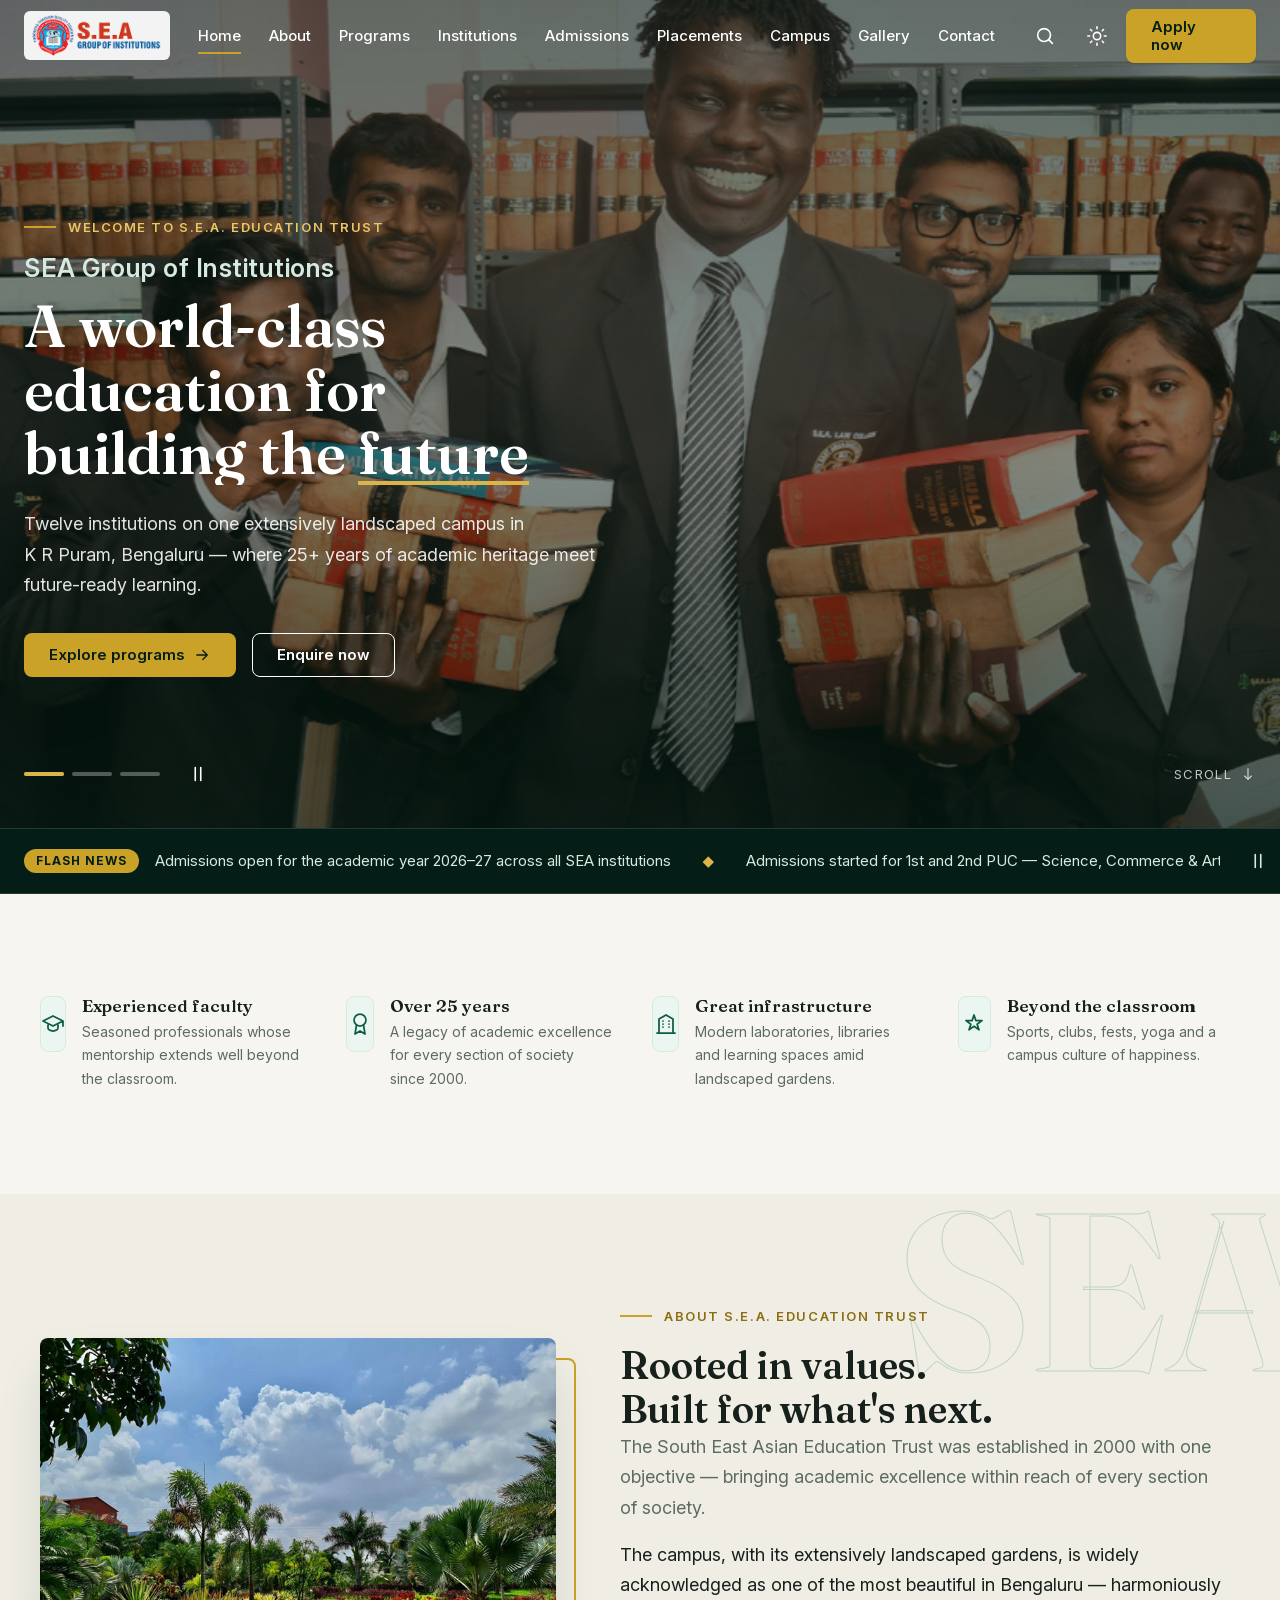
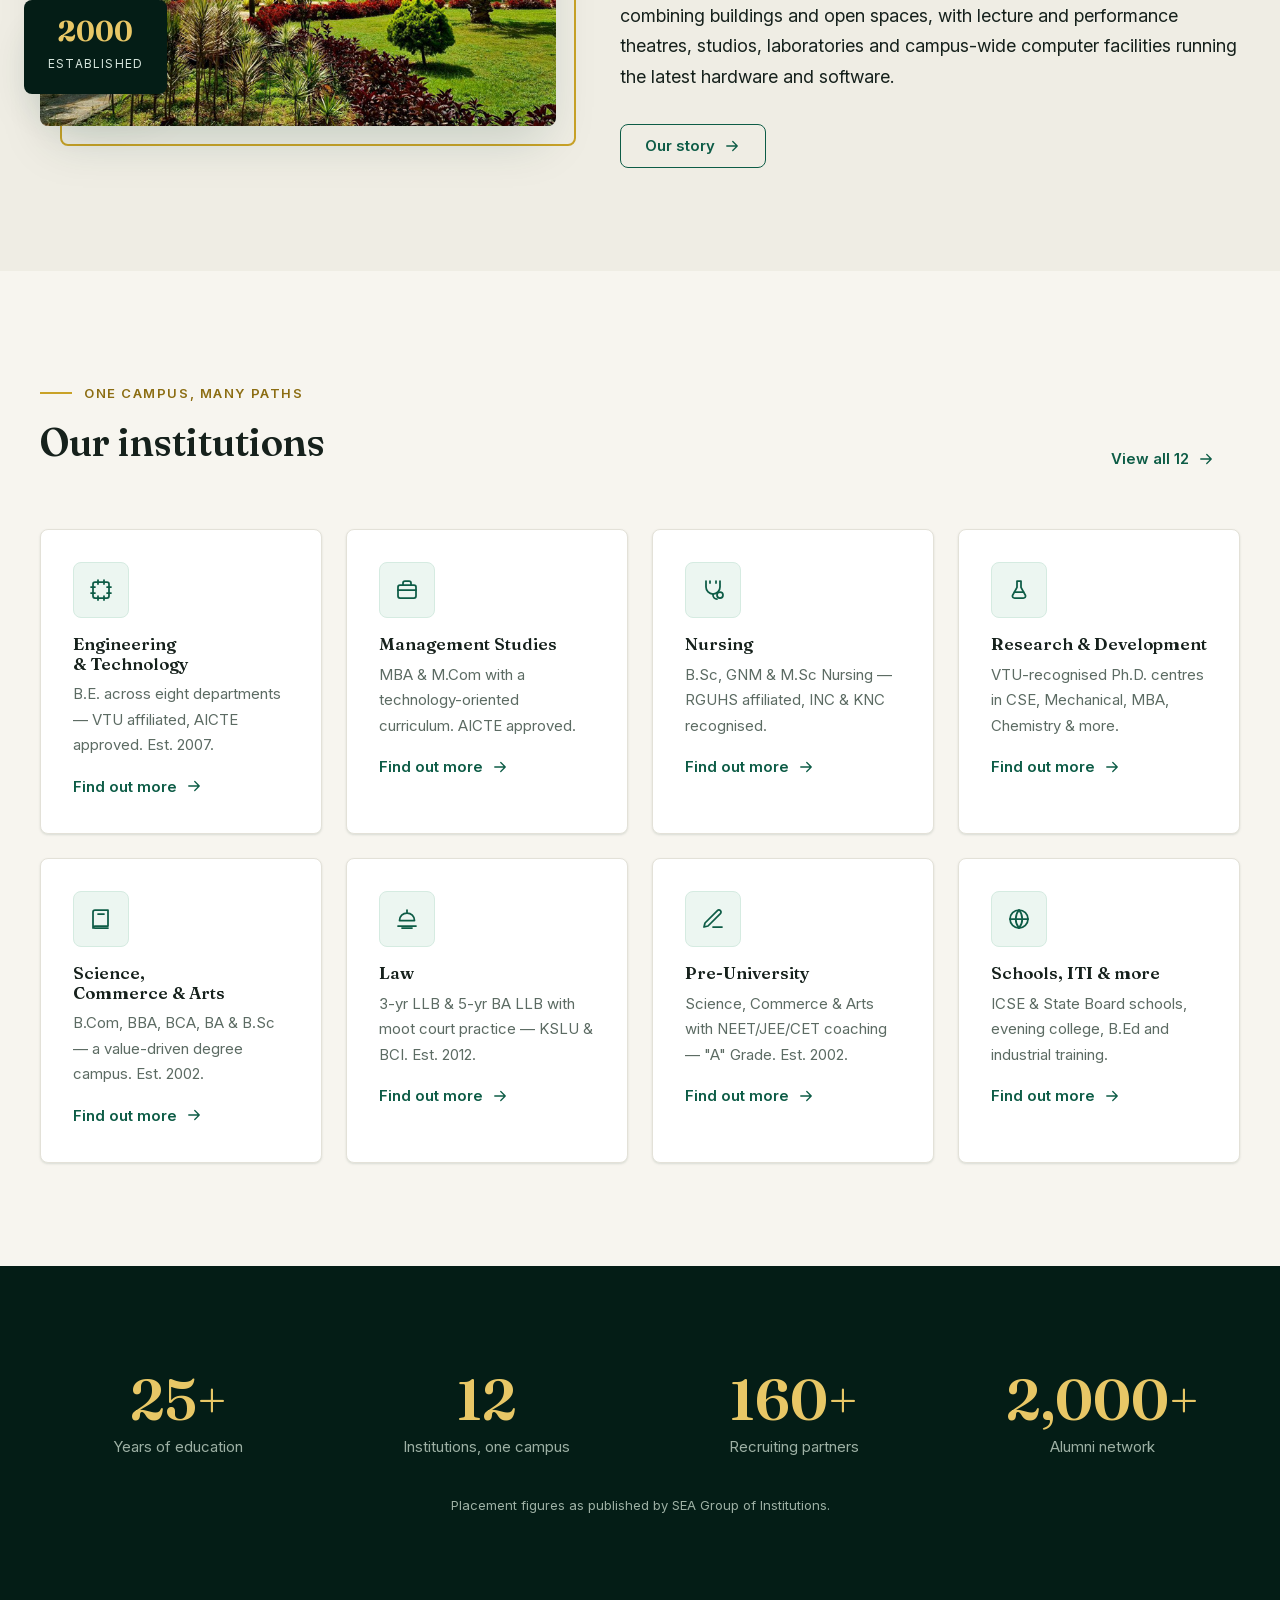
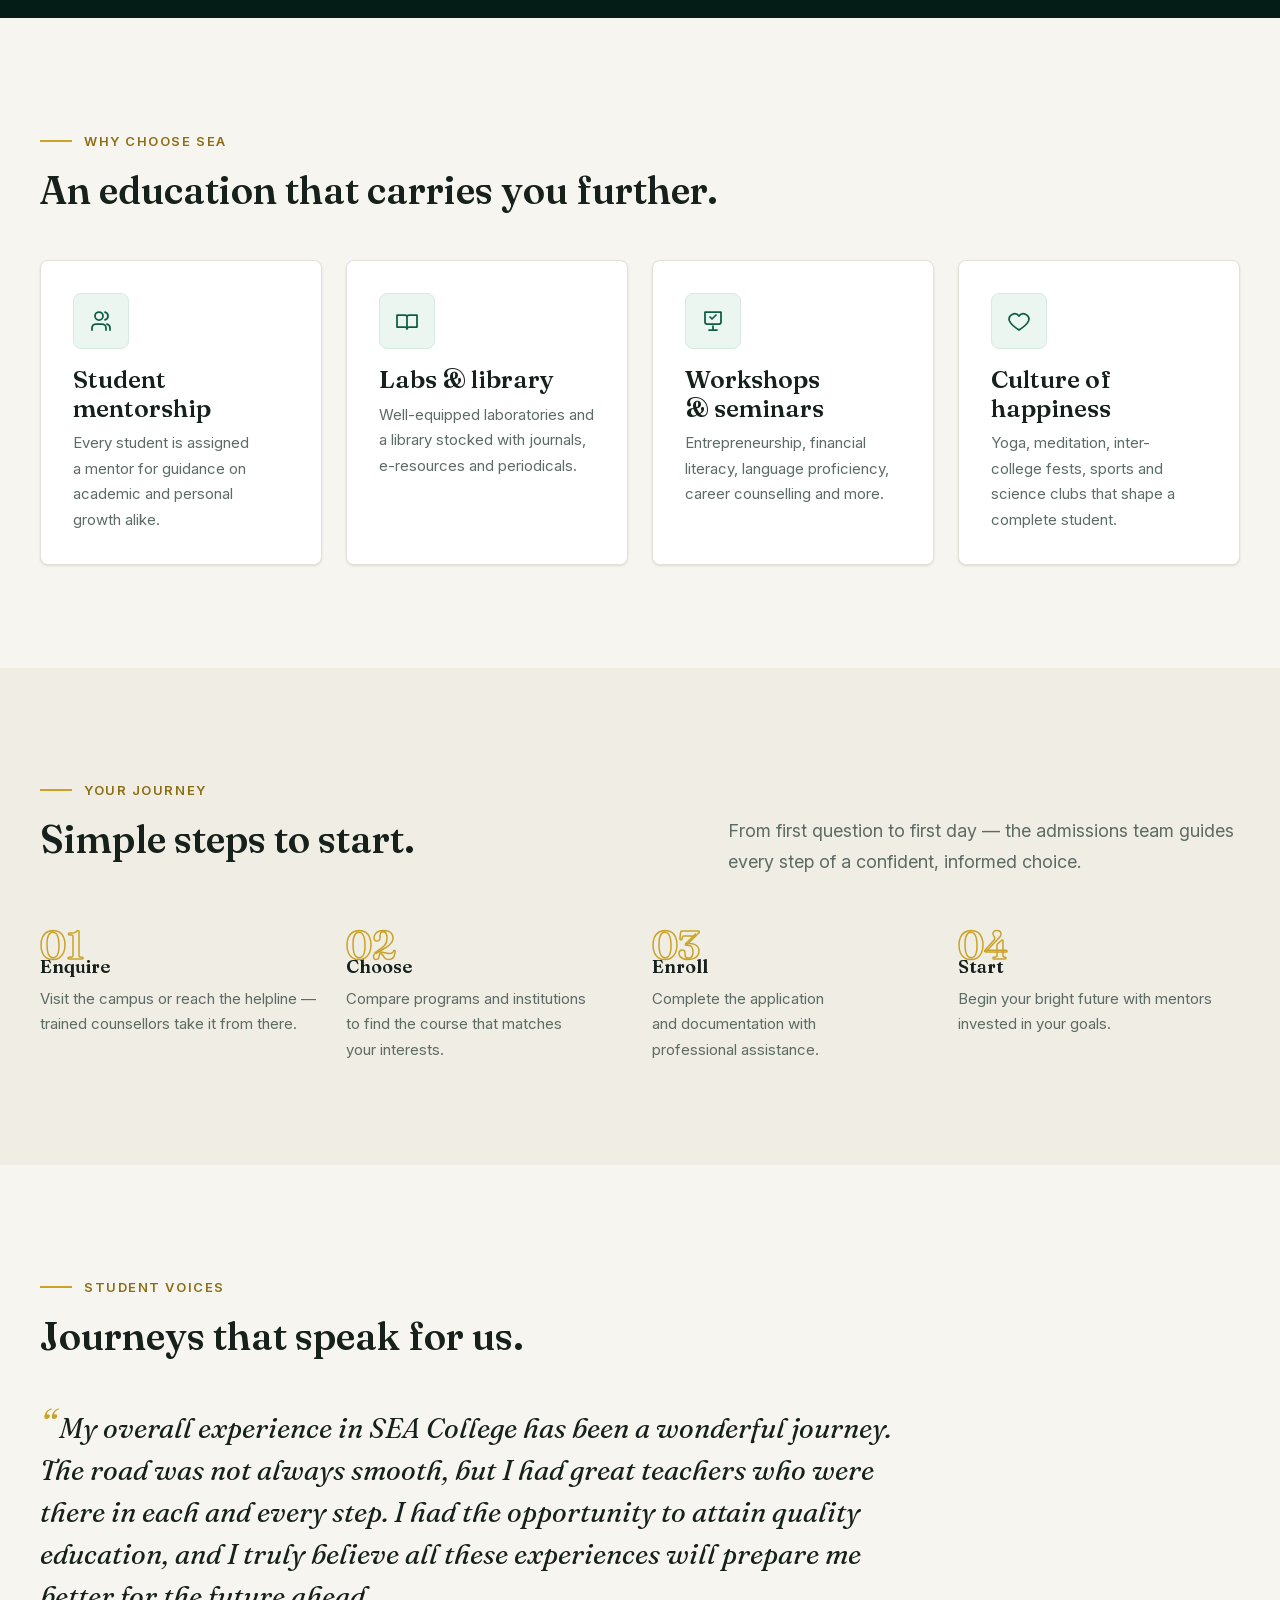
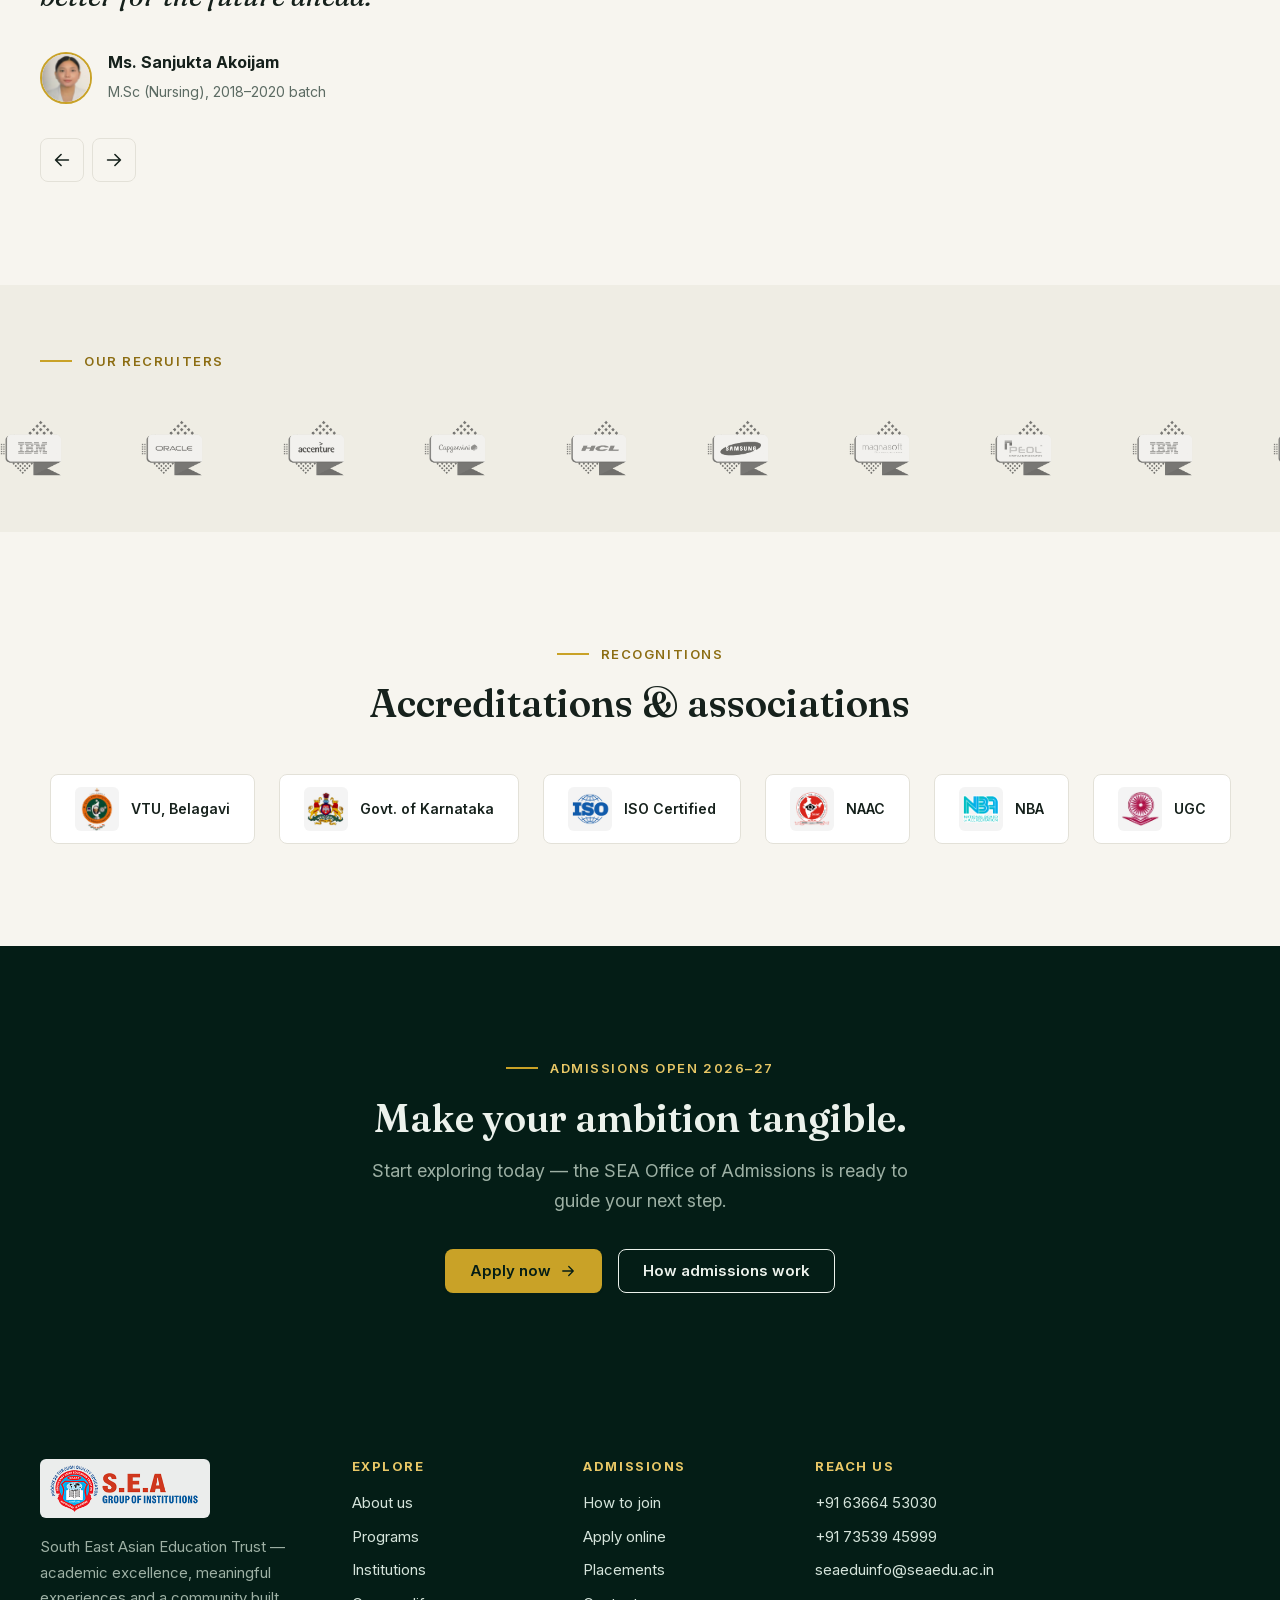
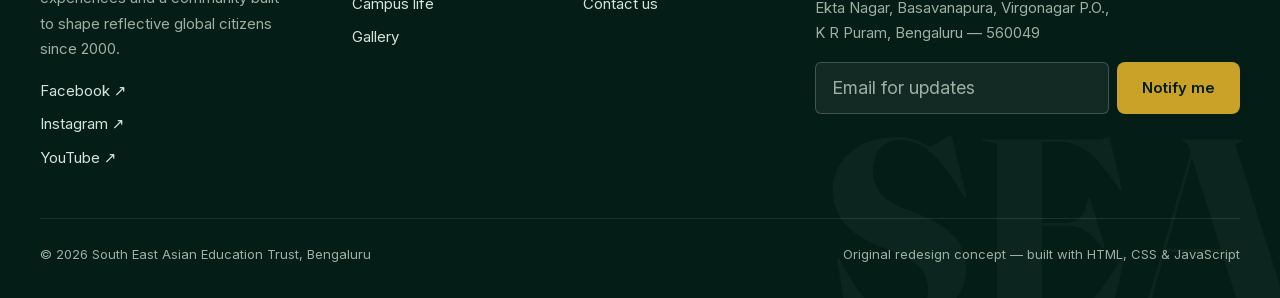
==== commit b7462c2d: "fix: default to light theme on first visit; dark stays an explicit choice" ====
--- a/index.html
+++ b/index.html
@@ -24,8 +24,7 @@
     (function () {
       try {
         var t = JSON.parse(localStorage.getItem('sea-theme'));
-        document.documentElement.dataset.theme =
-          t || (matchMedia('(prefers-color-scheme: dark)').matches ? 'dark' : 'light');
+        document.documentElement.dataset.theme = t || 'light';
       } catch (e) { document.documentElement.dataset.theme = 'light'; }
     })();
   </script>
--- a/css/components.css
+++ b/css/components.css
@@ -220,6 +220,9 @@
     transition: transform var(--t-med) var(--ease), opacity var(--t-med) var(--ease);
   }
   .nav-link { padding: .875rem .75rem; font-size: 1.0625rem; color: var(--ink); }
+  /* The drawer is a solid panel — links must use ink even while the
+     transparent header sits over the hero (white-link state). */
+  .site-header:not(.scrolled):not(.solid).over-hero .nav-link { color: var(--ink); }
   .nav-link + .nav-link { border-top: 1px solid var(--border); }
   .nav-link[aria-current="page"]::after { bottom: 10px; width: 2rem; right: auto; }
   .menu-toggle { display: inline-flex; }
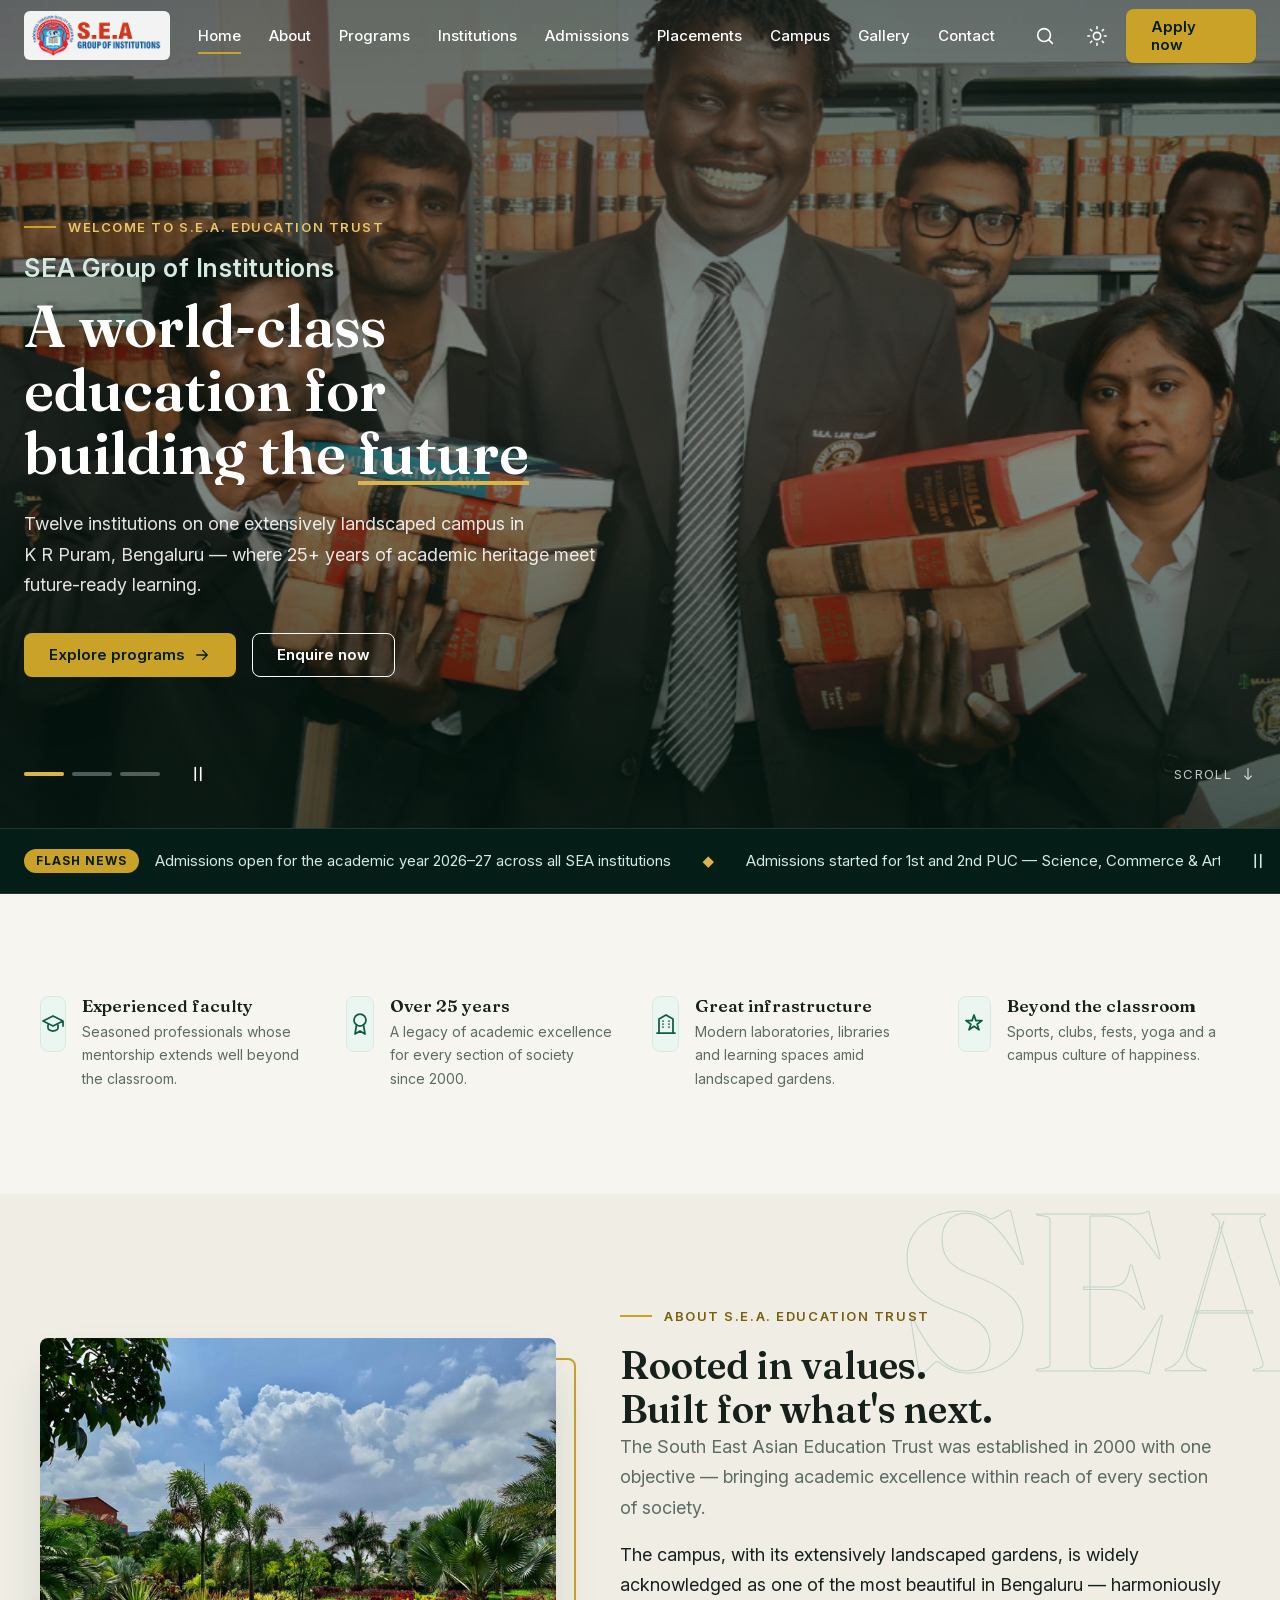
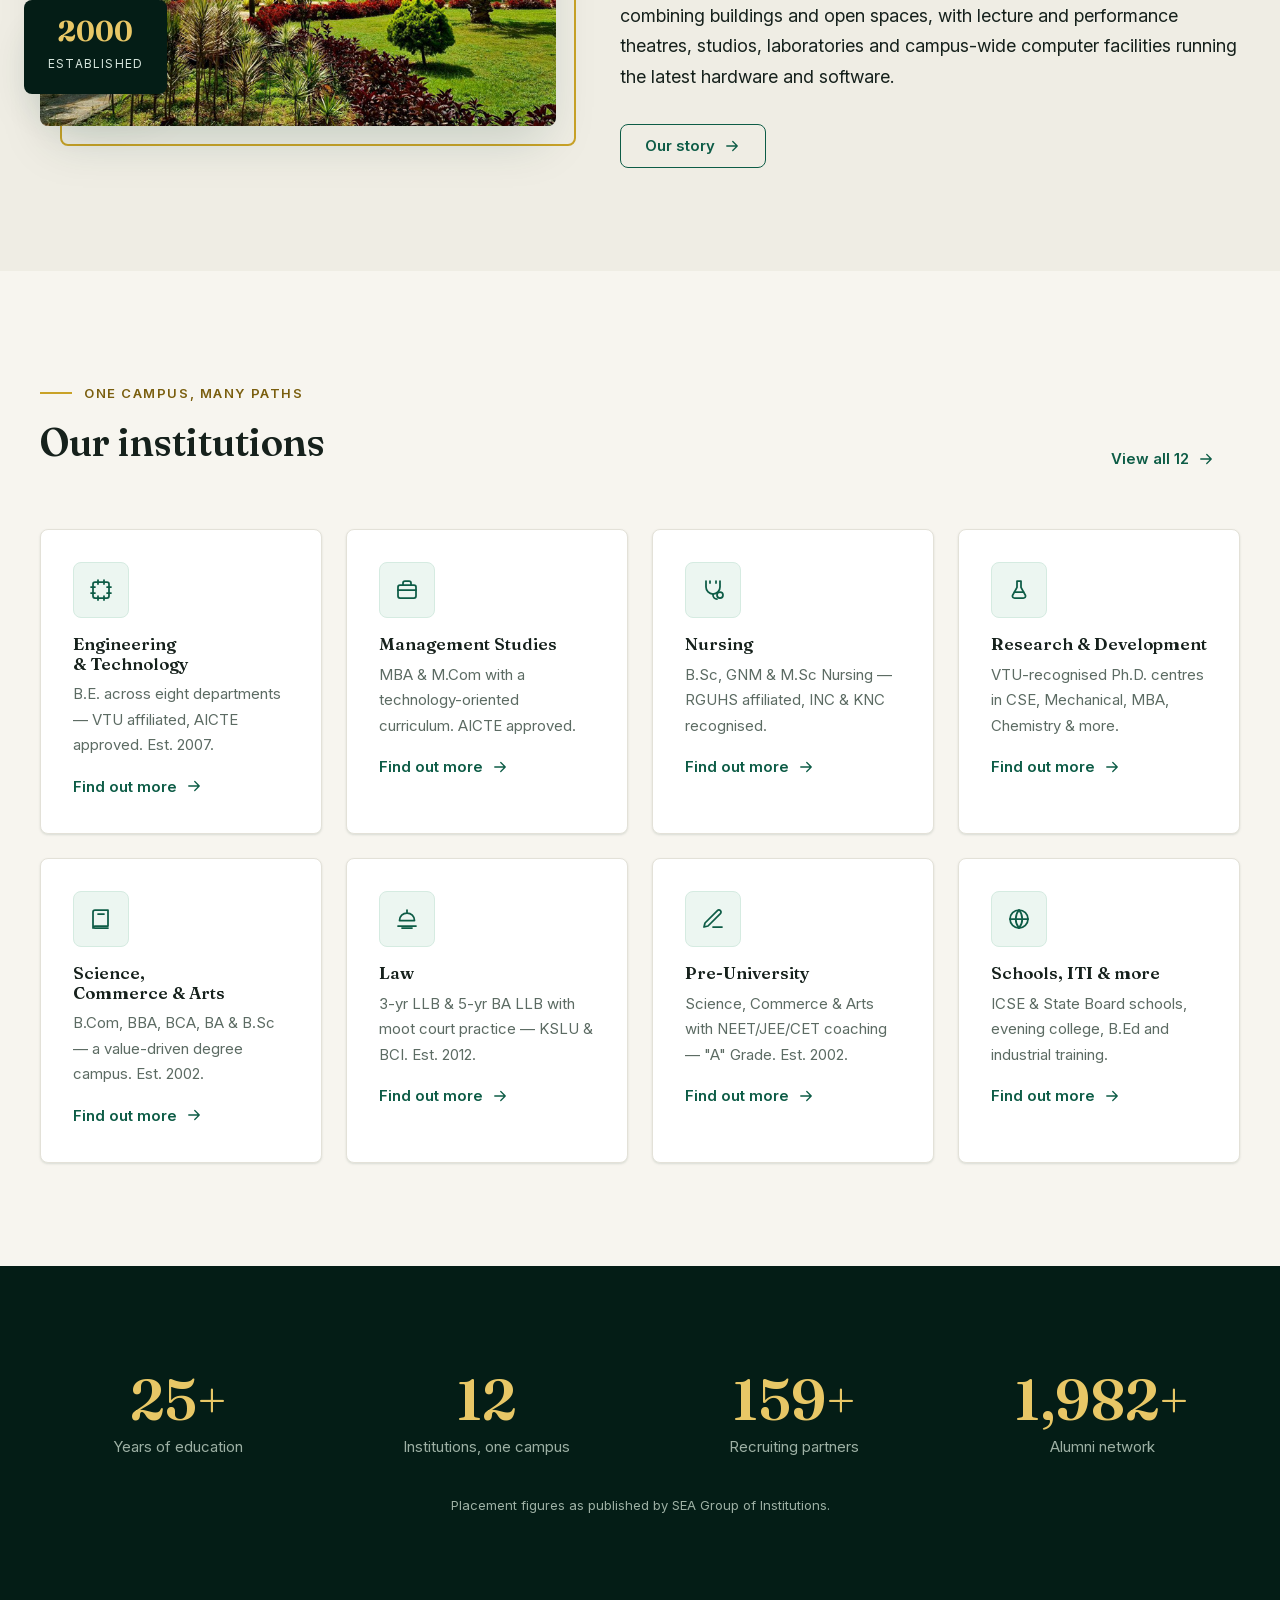
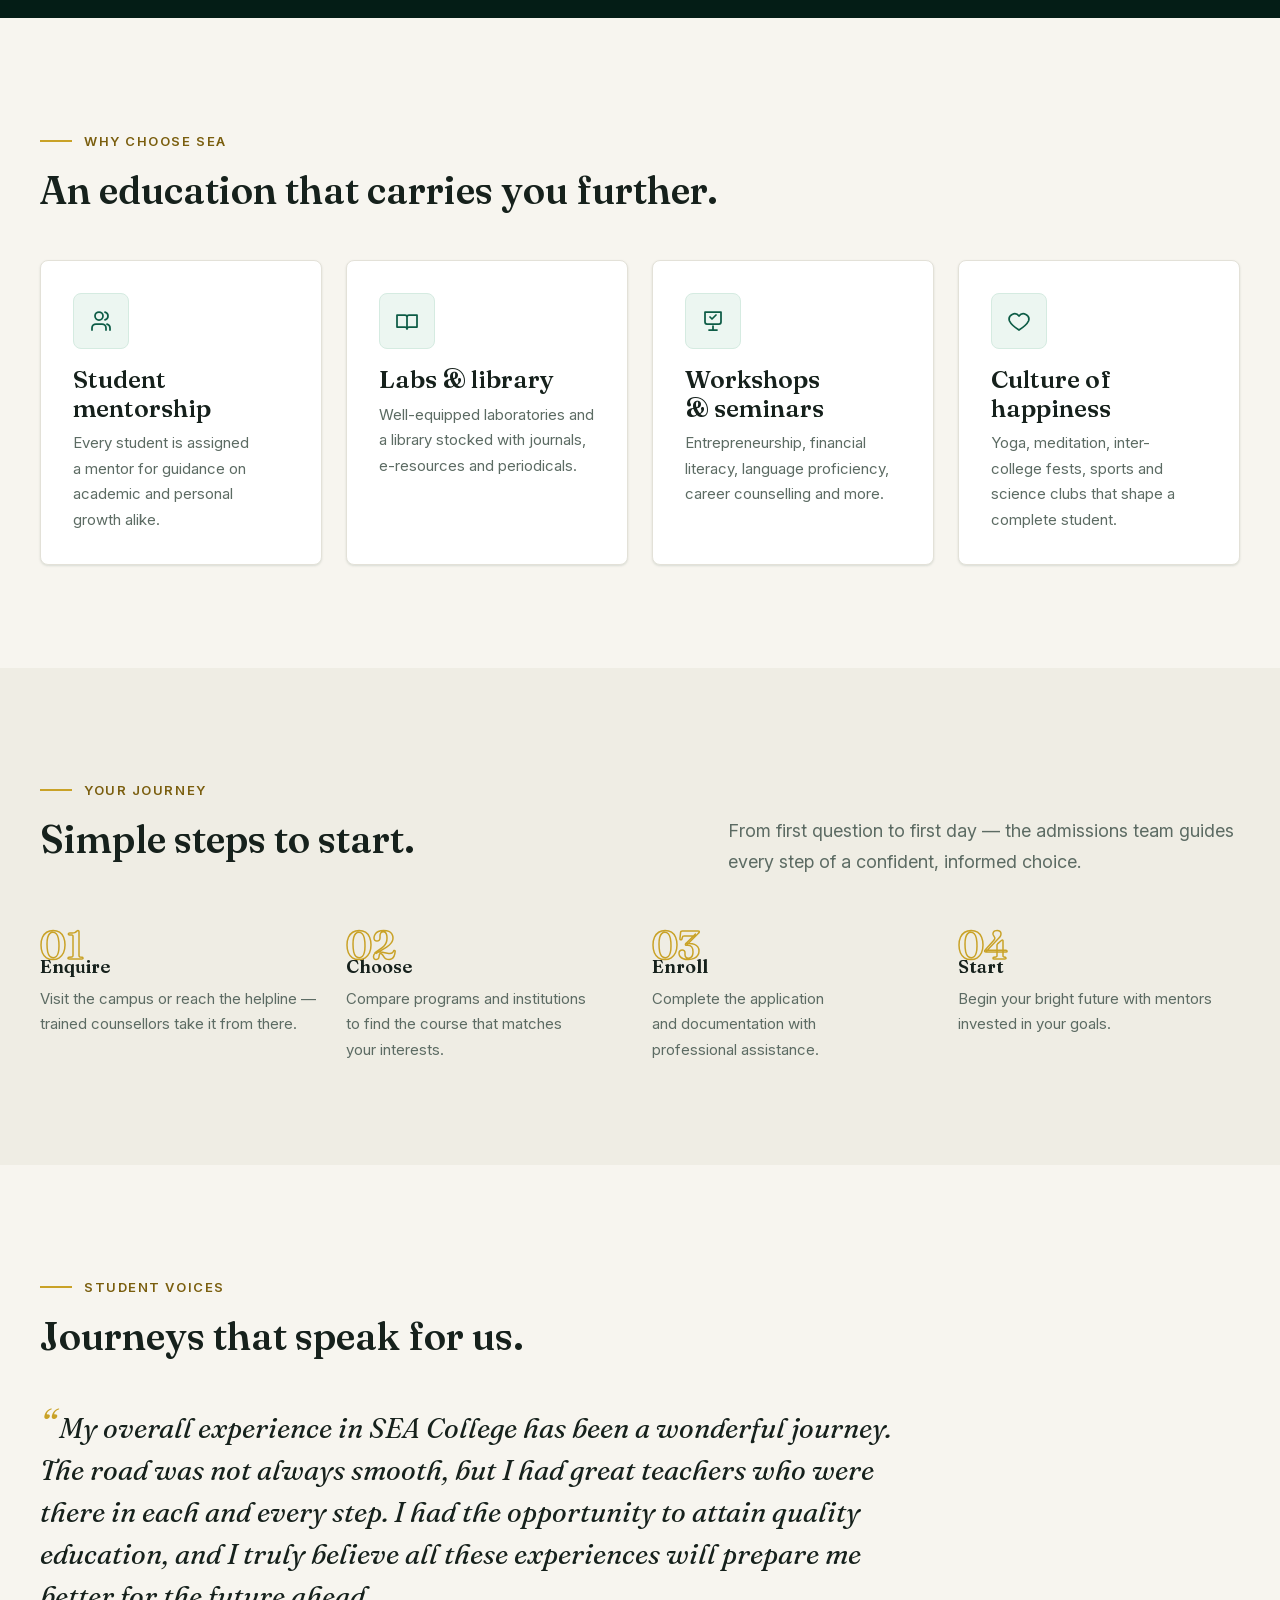
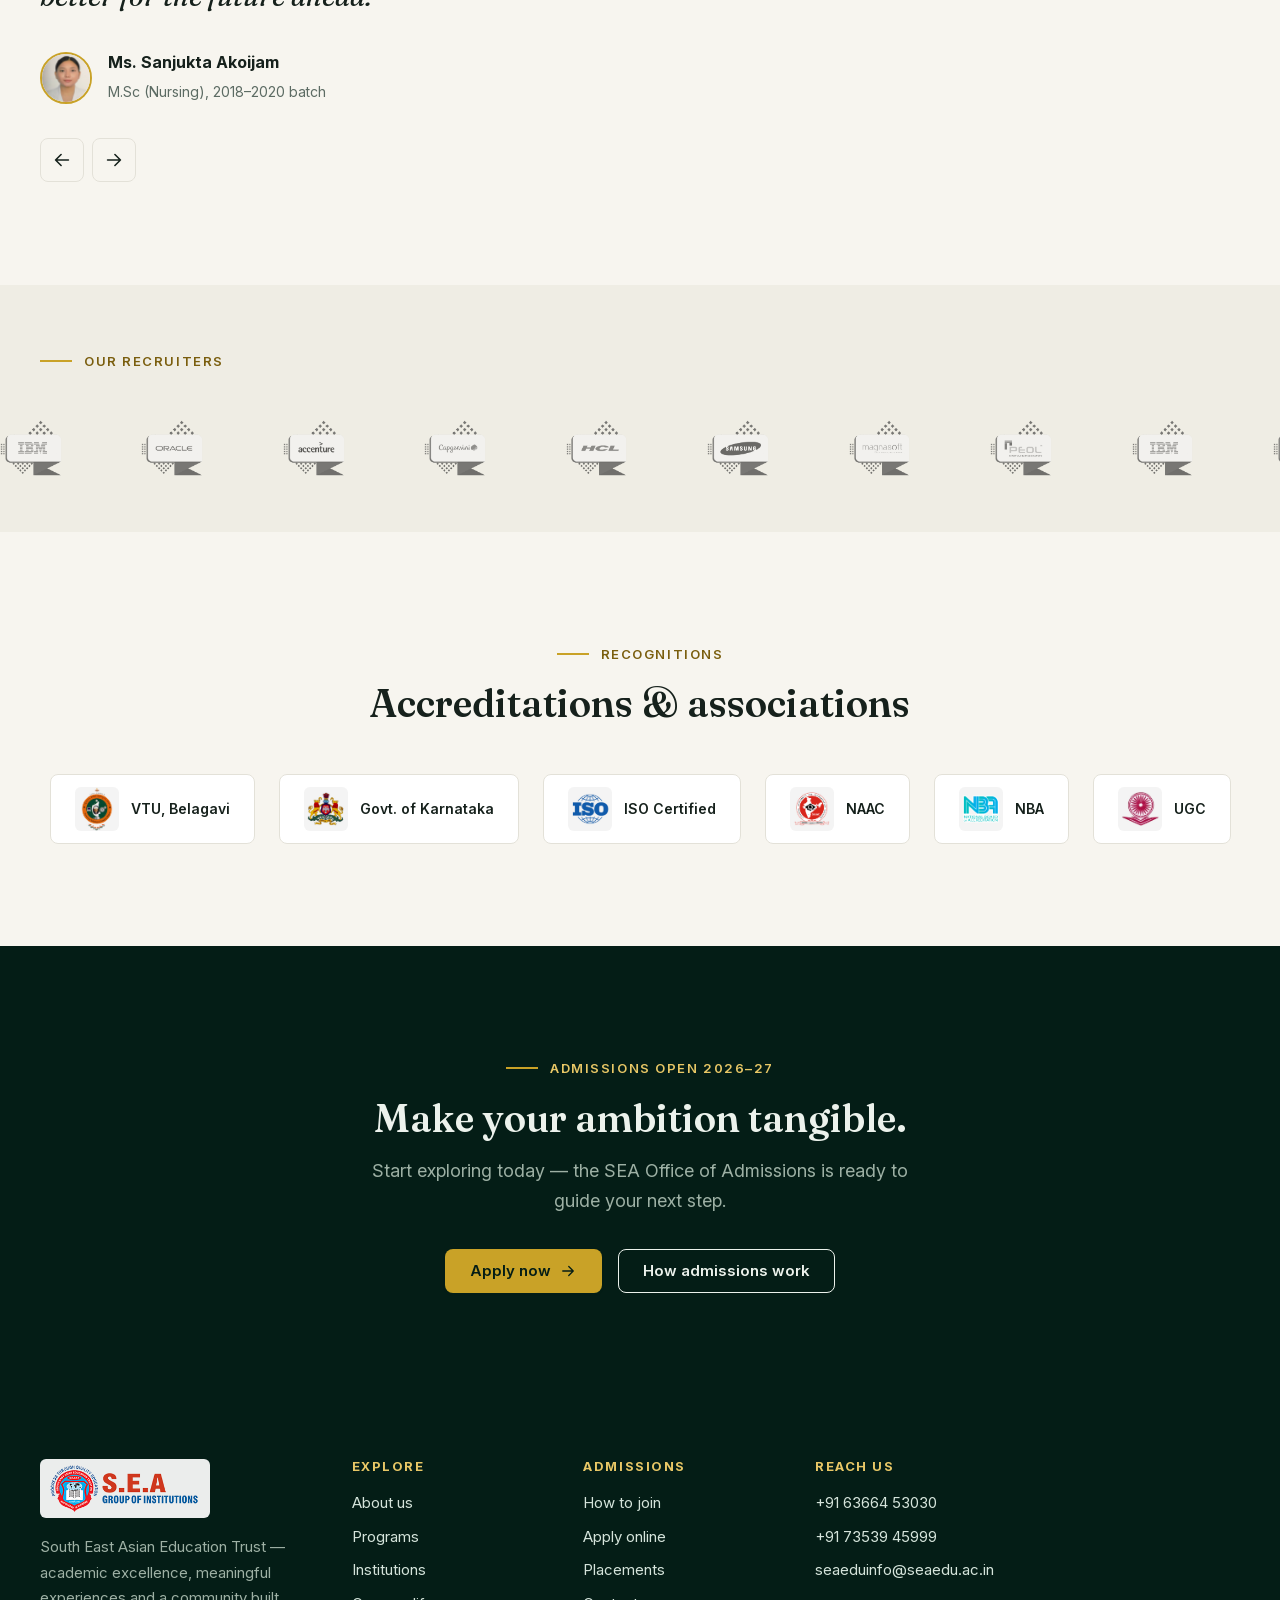
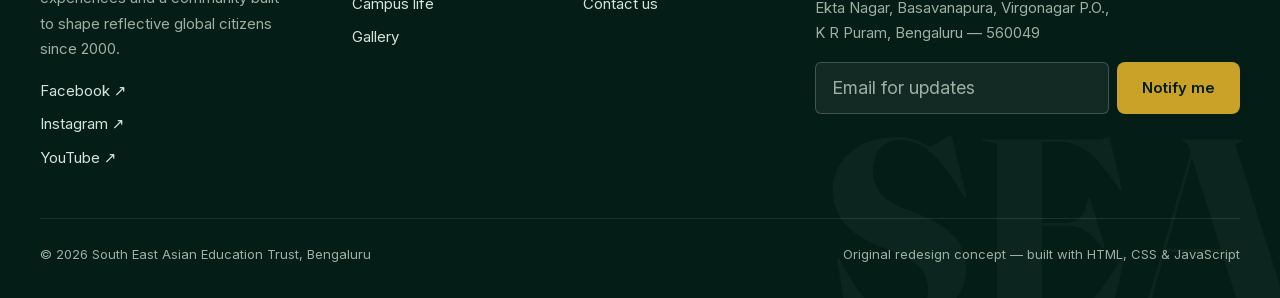
==== commit 85038749: "polish: theme-switch circular wipe, AA-compliant gold kickers, font-swap CLS fix, judges tour in REA" ====
--- a/index.html
+++ b/index.html
@@ -147,6 +147,7 @@
     <!-- Legacy strip -->
     <section class="section">
       <div class="container">
+        <h2 class="visually-hidden">Highlights of S.E.A. Education Trust</h2>
         <div class="legacy-grid" data-stagger="90">
           <article class="legacy-card reveal">
             <span class="icon-medallion" aria-hidden="true">
--- a/css/tokens.css
+++ b/css/tokens.css
@@ -24,6 +24,16 @@
   font-weight: 400 700;
   font-style: normal;
   font-display: swap;
+}
+/* Metric-tuned Georgia stand-in so headlines keep their box while
+   Fraunces loads — kills the font-swap layout shift. */
+@font-face {
+  font-family: 'Fraunces-fallback';
+  src: local('Georgia');
+  size-adjust: 103%;
+  ascent-override: 96%;
+  descent-override: 25%;
+  line-gap-override: 0%;
 }
 
 :root {
@@ -61,7 +71,7 @@
   --primary: var(--emerald-600);
   --primary-strong: var(--emerald-700);
   --accent: var(--gold-500);
-  --accent-text: var(--gold-700);
+  --accent-text: #7A5E0E; /* ≥5.2:1 on ivory, alt band and white */
   --on-accent: var(--emerald-950);
 
   /* Dark band (used on both themes) */
@@ -71,7 +81,7 @@
   --band-border: rgb(255 255 255 / .12);
 
   /* Type */
-  --font-display: 'Fraunces', Georgia, 'Times New Roman', serif;
+  --font-display: 'Fraunces', 'Fraunces-fallback', Georgia, 'Times New Roman', serif;
   --font-body: 'Inter', system-ui, -apple-system, 'Segoe UI', sans-serif;
   --text-display: clamp(2.5rem, 1.9rem + 2.2vw, 4rem);       /* 40 → 64px */
   --text-h2: clamp(1.75rem, 1.45rem + 1.2vw, 2.75rem);
--- a/css/animations.css
+++ b/css/animations.css
@@ -123,3 +123,14 @@
   .word-mask > span { animation: none; }
   .gold-underline::after { animation: none; transform: scaleX(1); }
 }
+
+/* ---- Theme-switch circular wipe (View Transitions API) ----
+   The clip-path circle is driven from theme.js; disable the default
+   cross-fade so the wipe is the only effect. */
+::view-transition-old(root),
+::view-transition-new(root) {
+  animation: none;
+  mix-blend-mode: normal;
+}
+::view-transition-old(root) { z-index: 1; }
+::view-transition-new(root) { z-index: 2; }
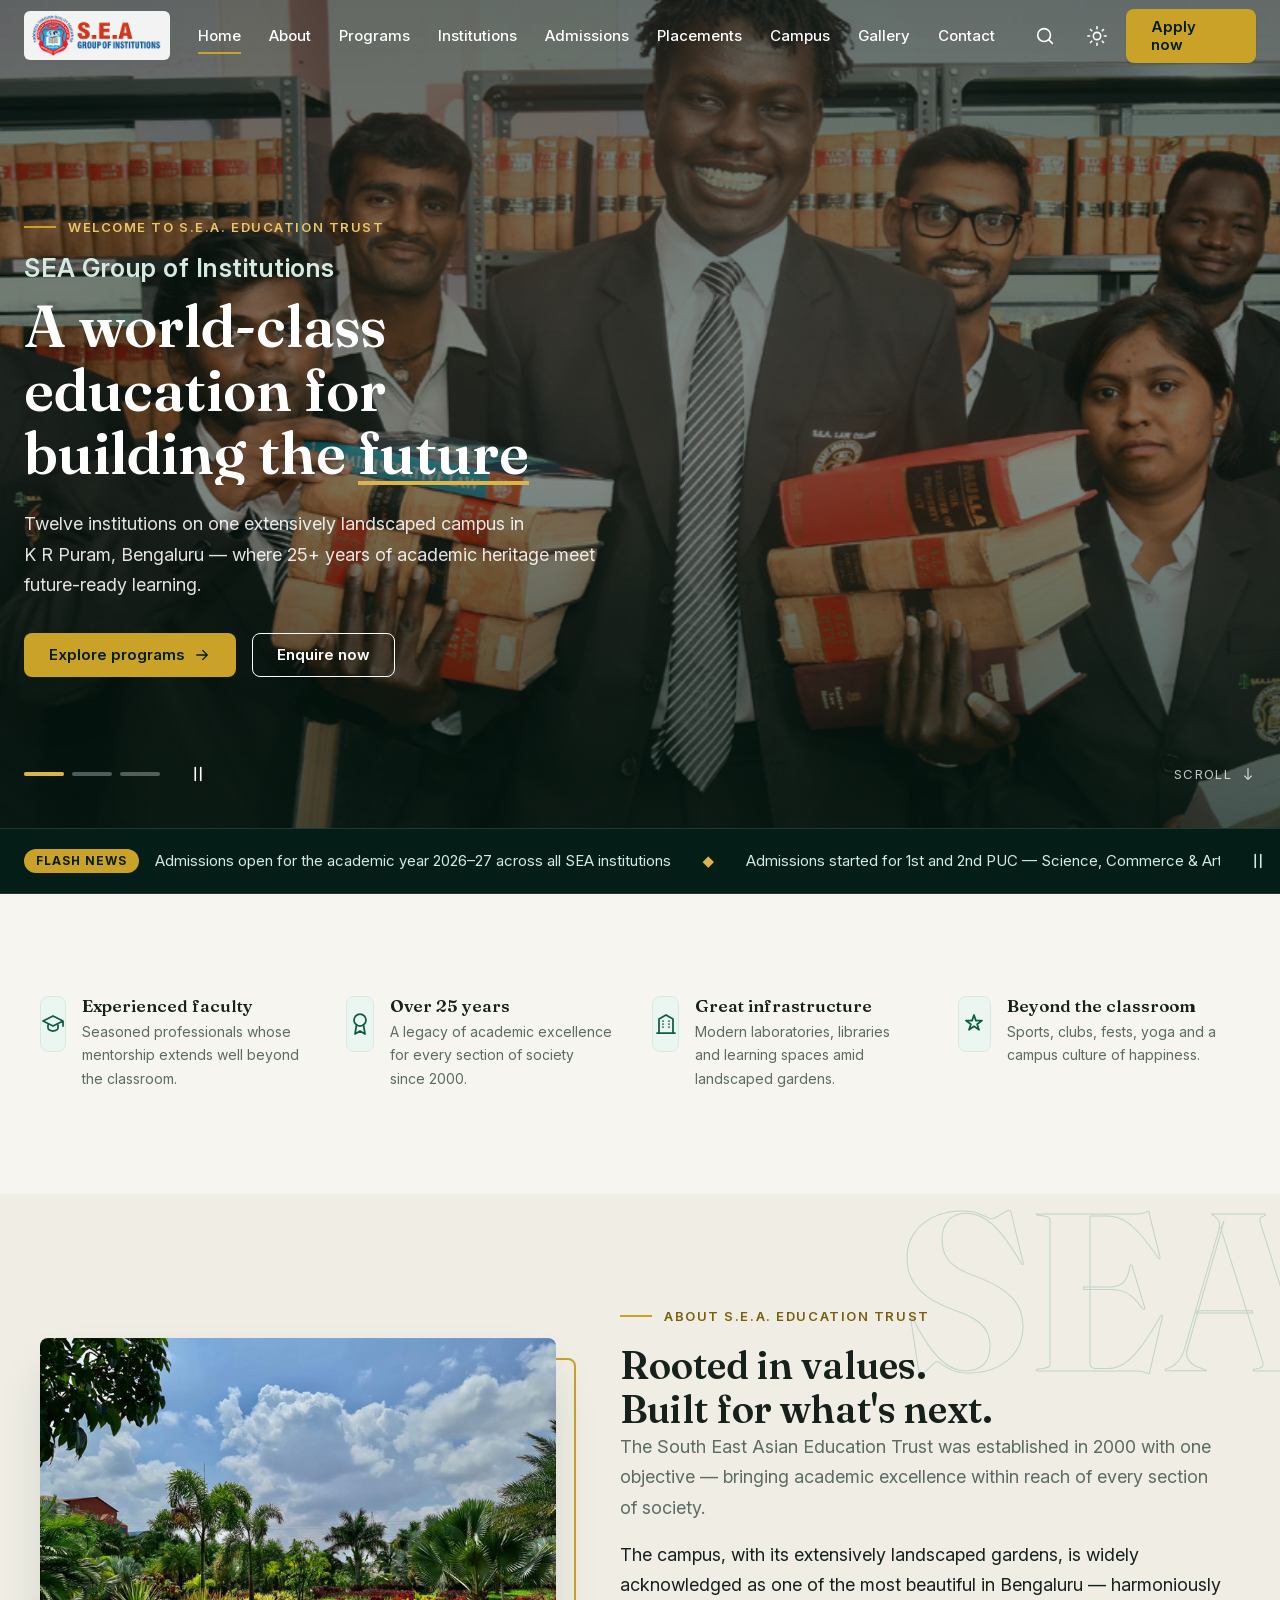
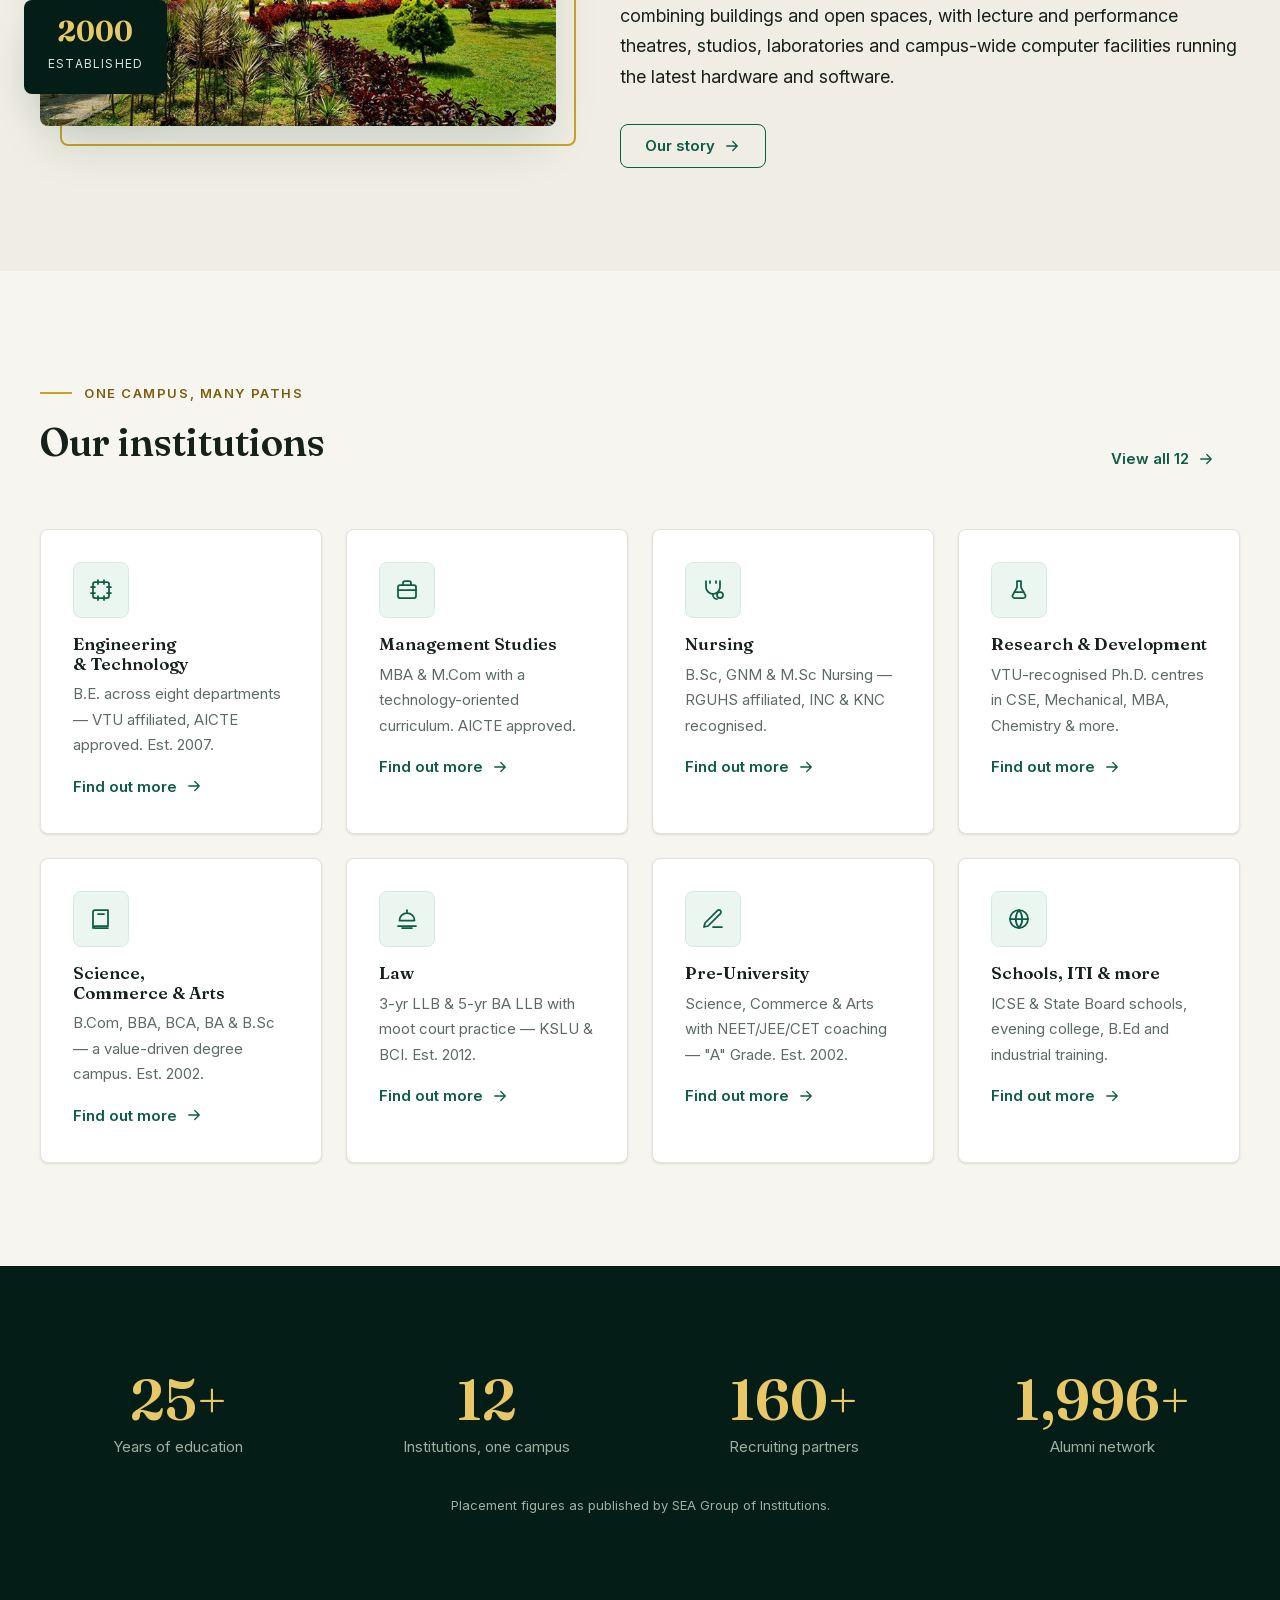
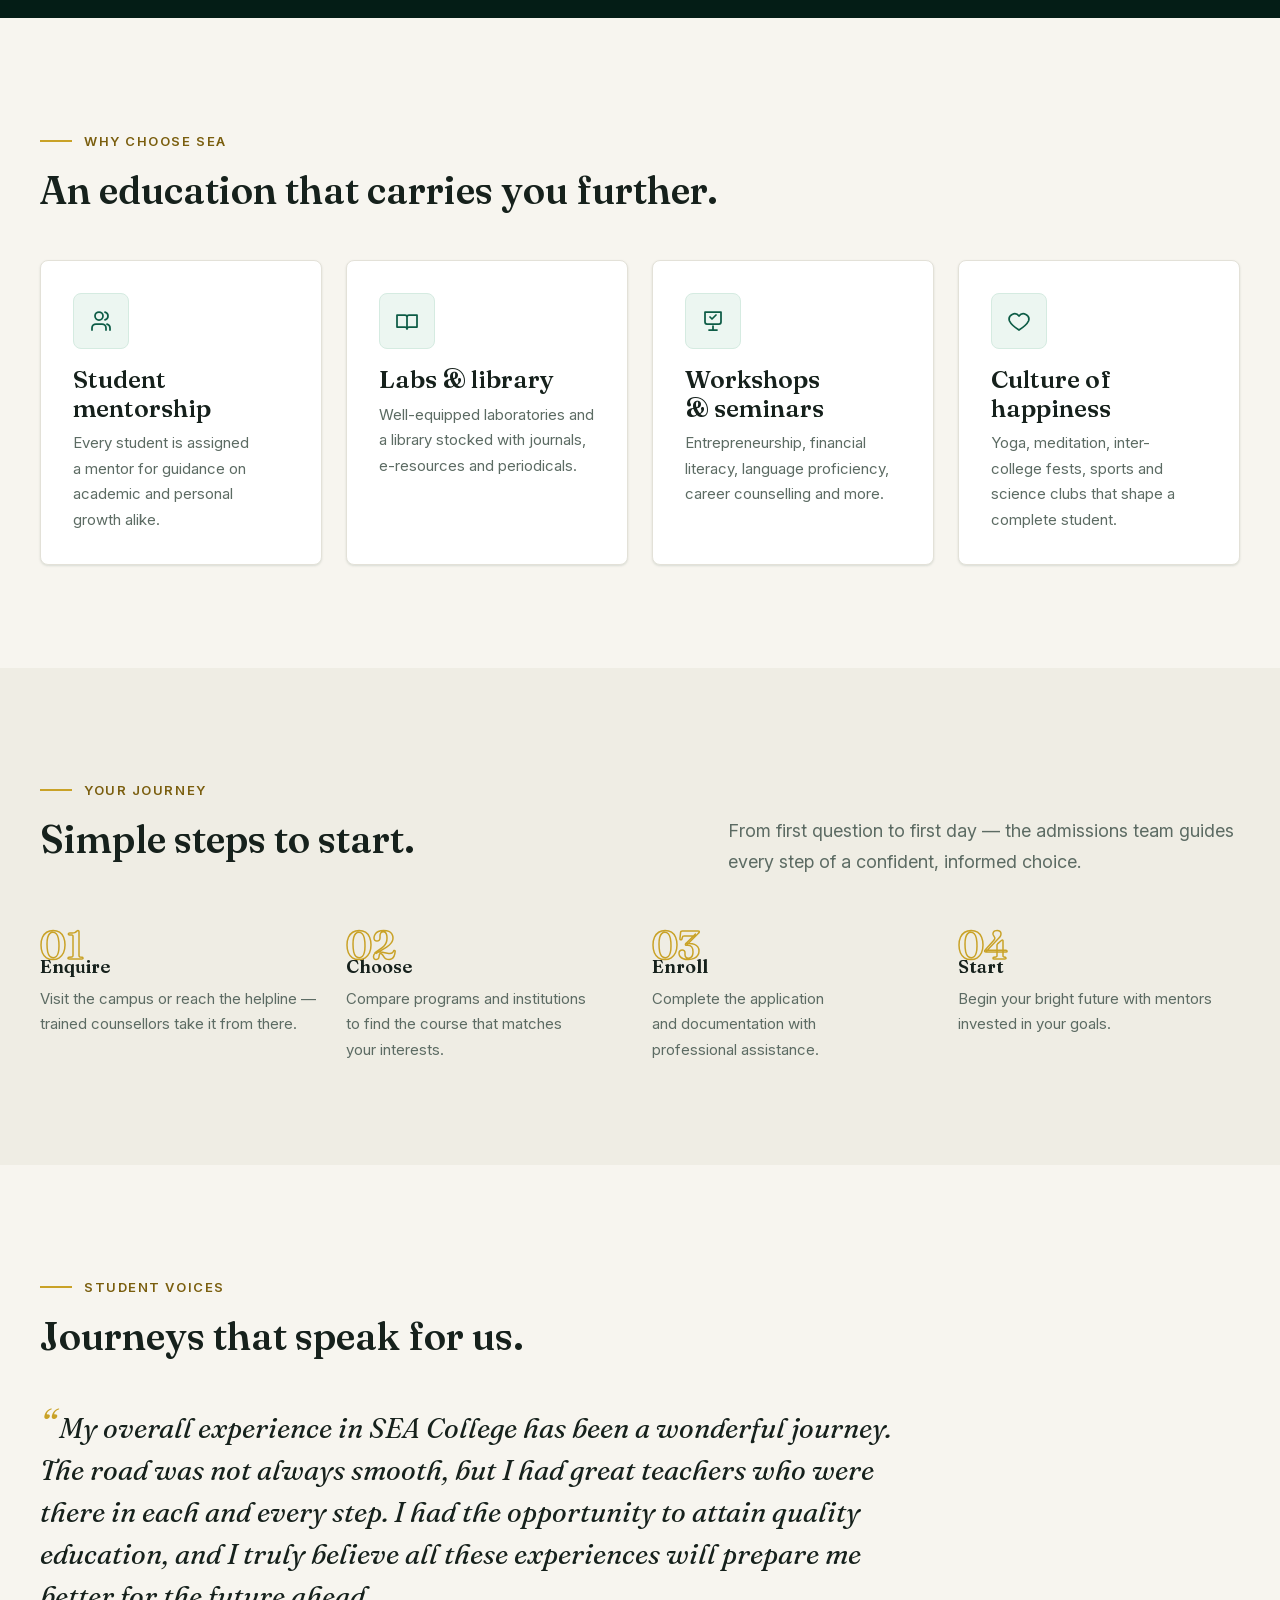
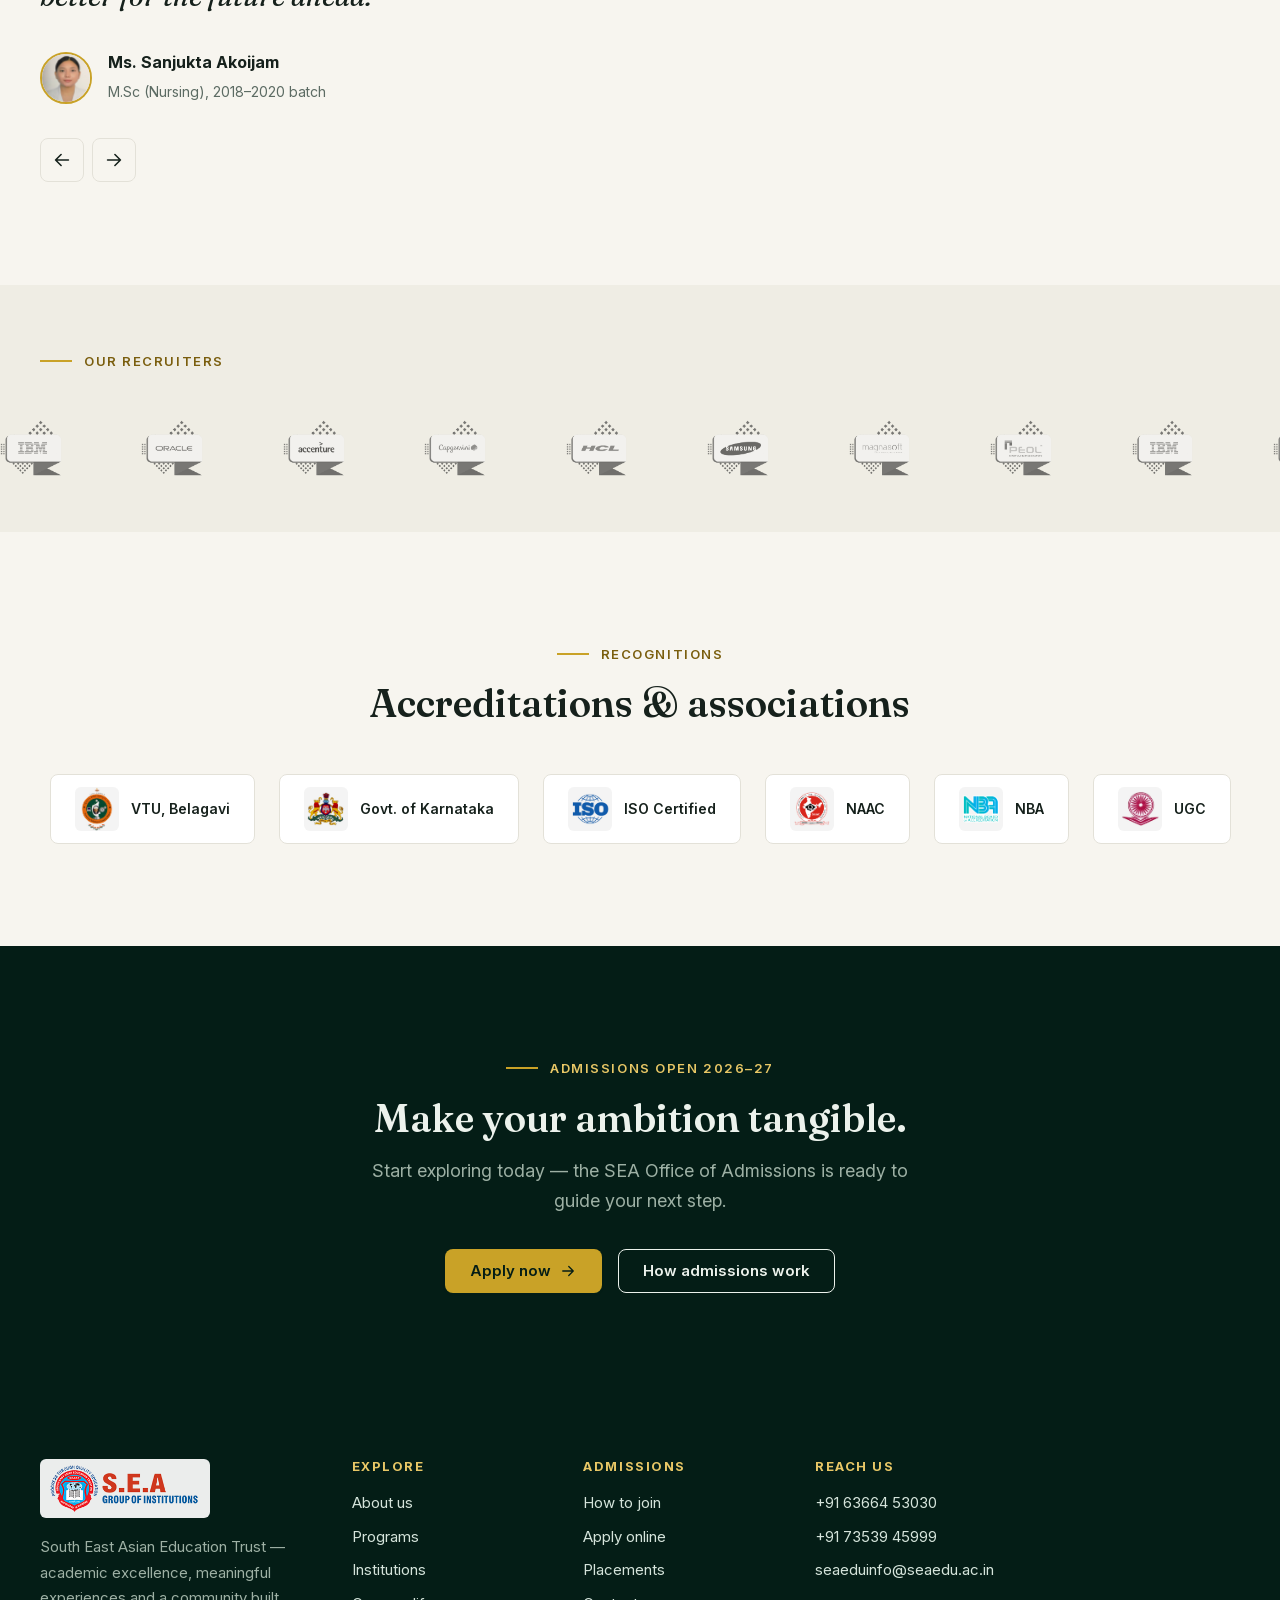
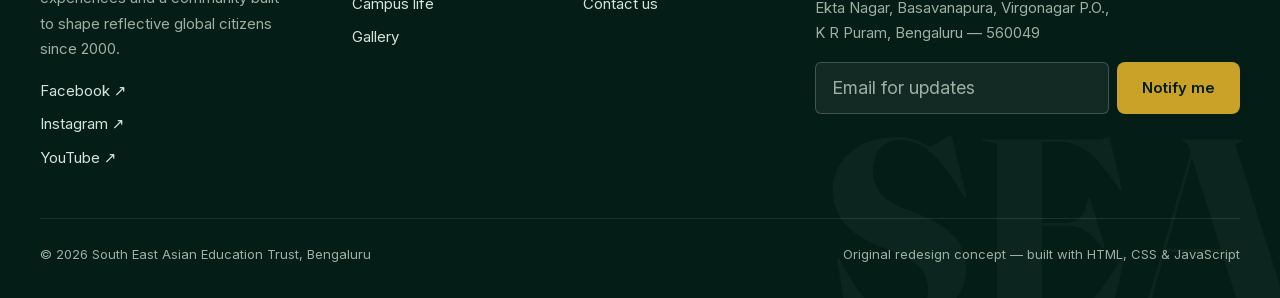
==== commit 9ce18ef2: "fix: decorative watermarks as CSS-generated content (a11y contrast exemption)" ====
--- a/index.html
+++ b/index.html
@@ -179,7 +179,7 @@
 
     <!-- About the Trust -->
     <section class="section section-alt watermark-section">
-      <span class="watermark" aria-hidden="true">SEA</span>
+      <span class="watermark" aria-hidden="true" data-text="SEA"></span>
       <div class="container about-grid">
         <div class="image-frame reveal-left">
           <img src="assets/img/campus/campus-img.jpg" alt="Students walking through the landscaped SEA campus" width="735" height="552" loading="lazy">
@@ -455,7 +455,7 @@
   </main>
 
   <footer class="site-footer">
-    <span class="footer-watermark" aria-hidden="true">SEA</span>
+    <span class="footer-watermark" aria-hidden="true" data-text="SEA"></span>
     <div class="container">
       <div class="footer-grid">
         <div>
--- a/css/pages.css
+++ b/css/pages.css
@@ -893,3 +893,8 @@
 @media print {
   .site-header, .site-footer, .ticker, .back-to-top, .compare-bar, .loader { display: none !important; }
 }
+
+/* Watermark glyphs are CSS-generated (decorative, exempt from
+   text-contrast rules) — the span itself holds no text. */
+.watermark::before,
+.footer-watermark::before { content: attr(data-text); }
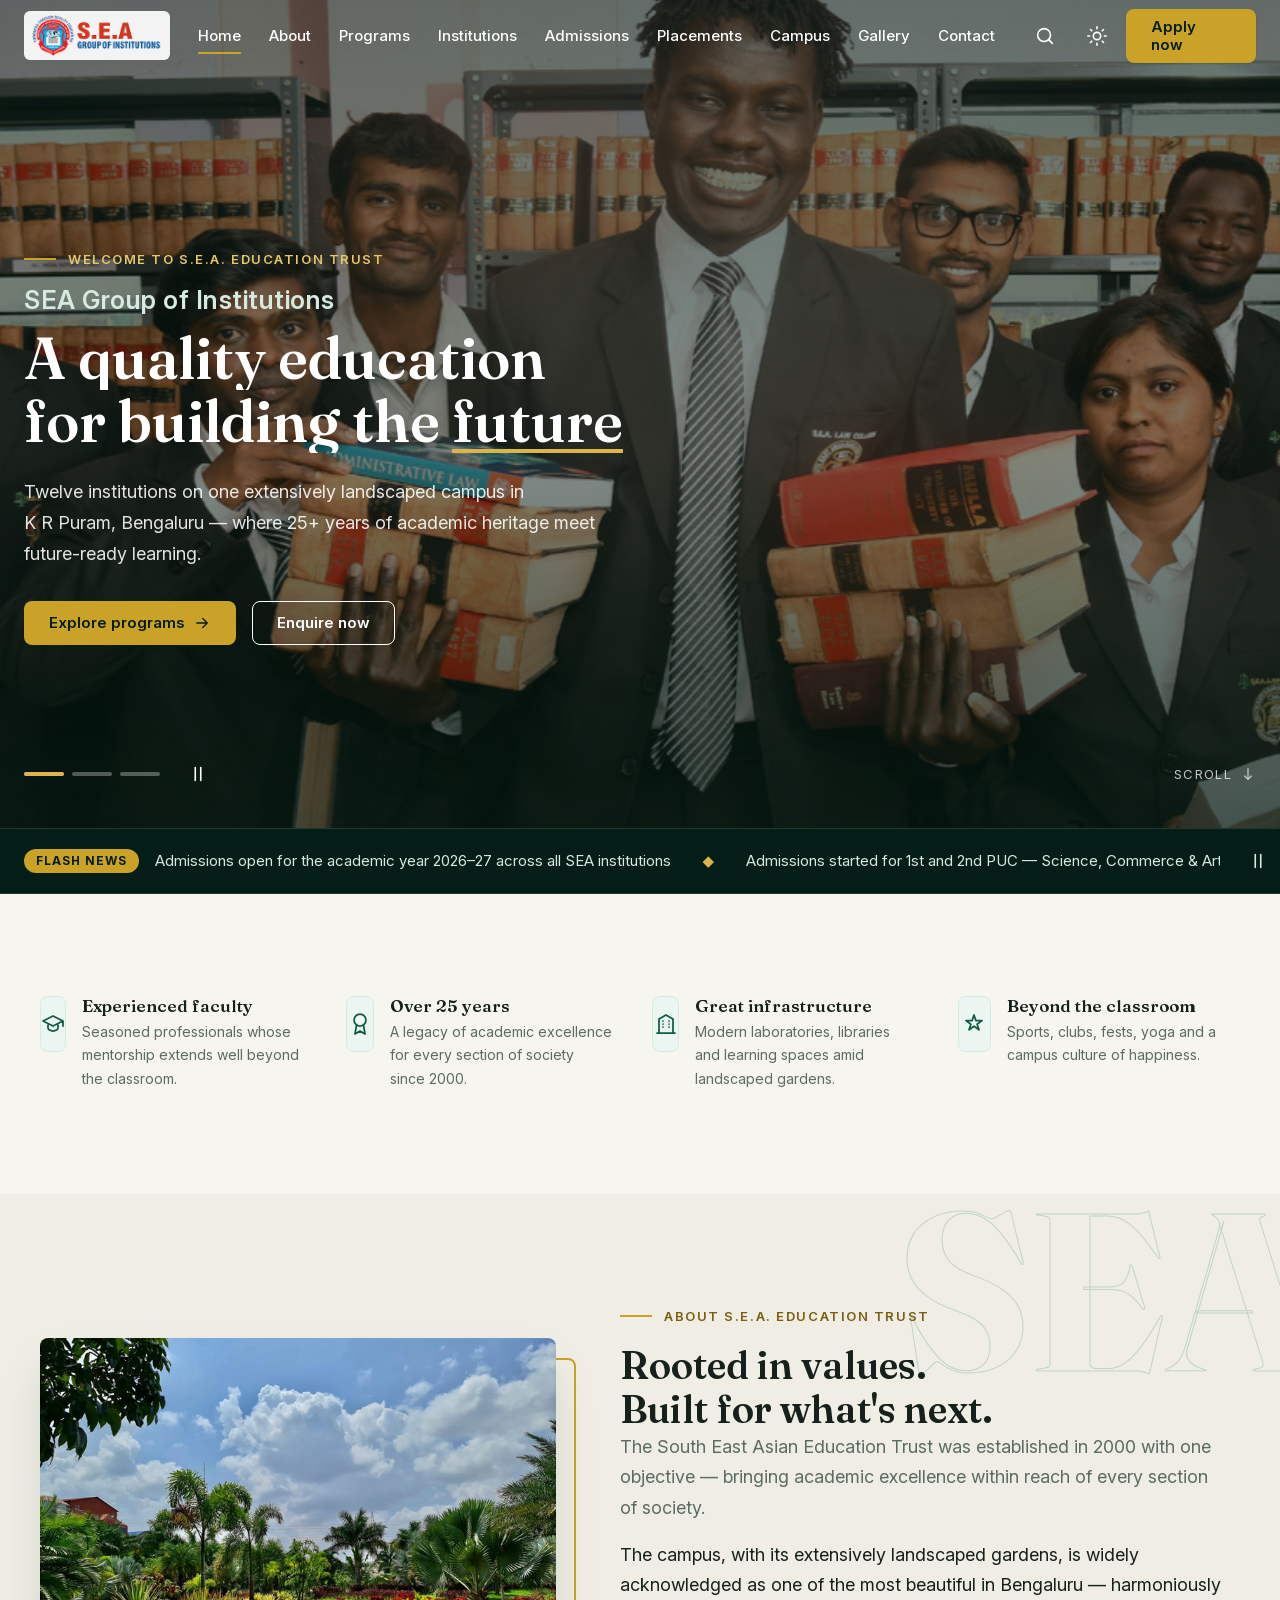
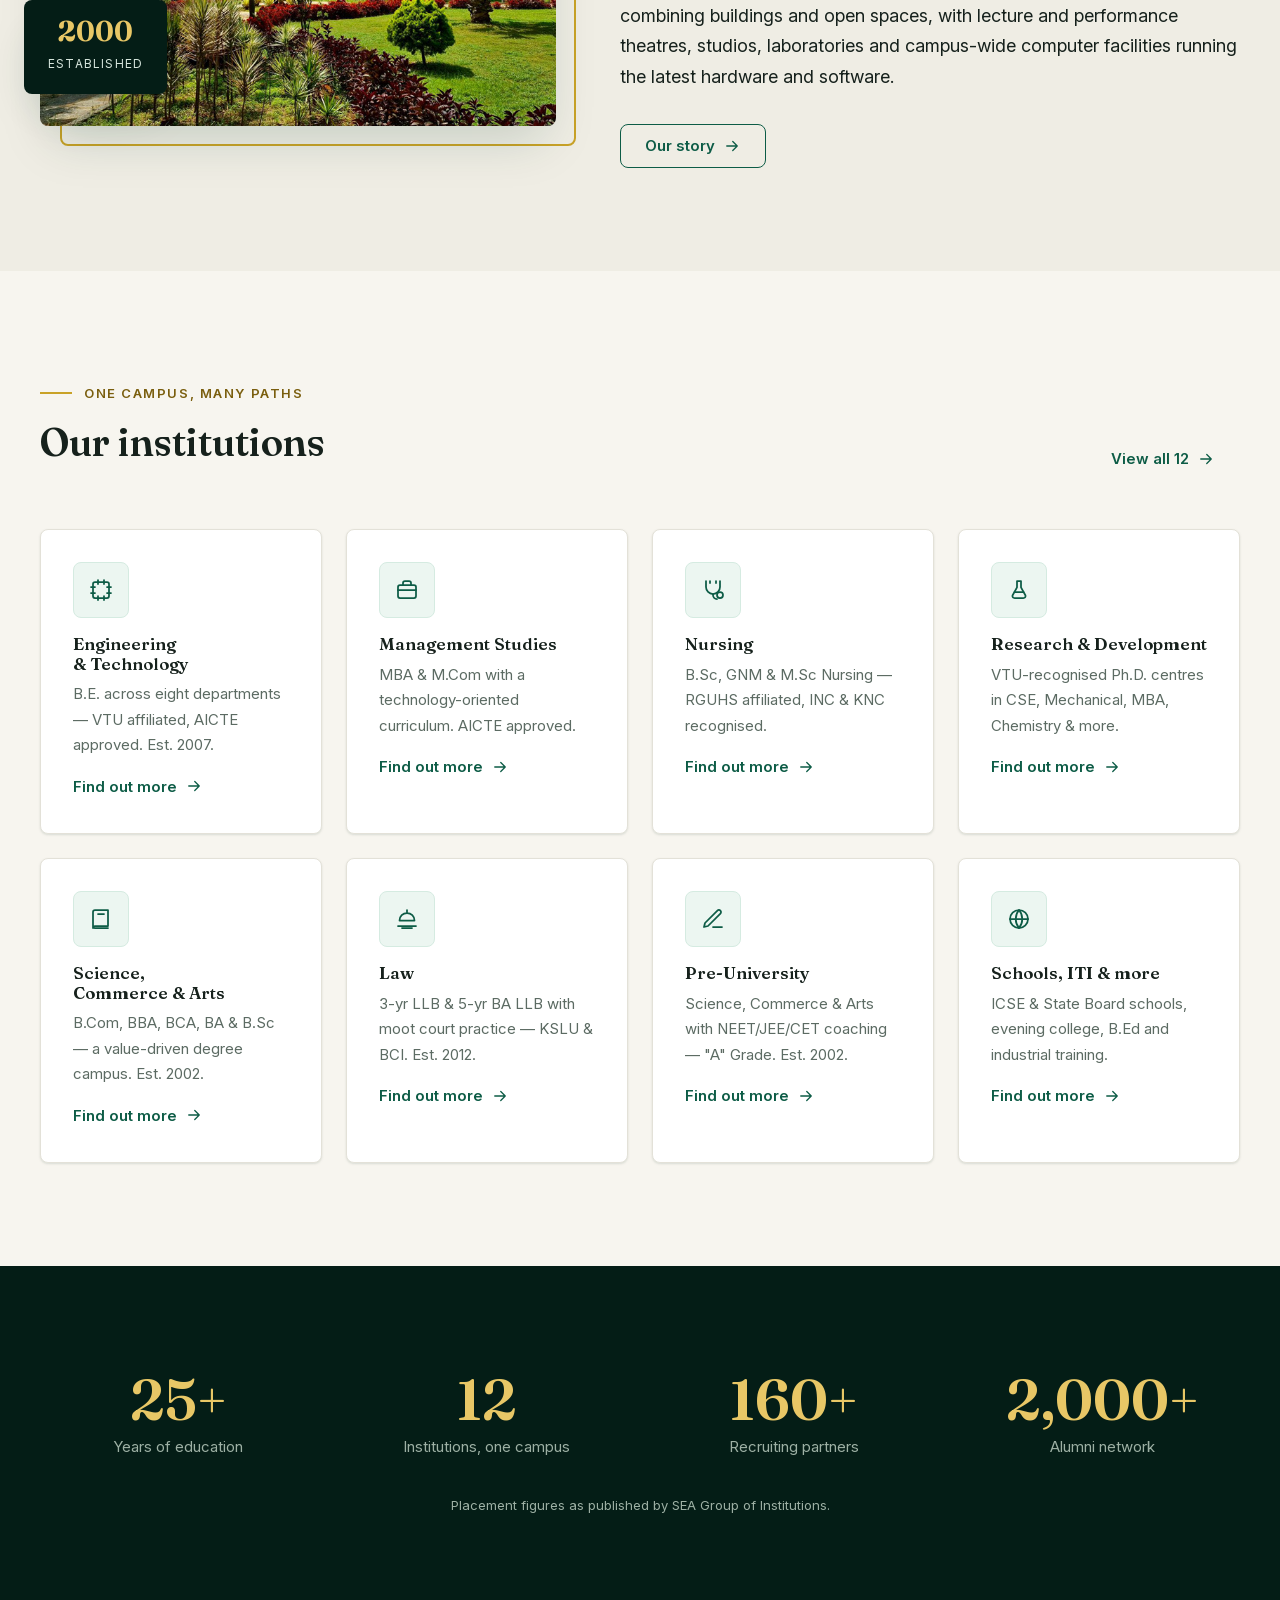
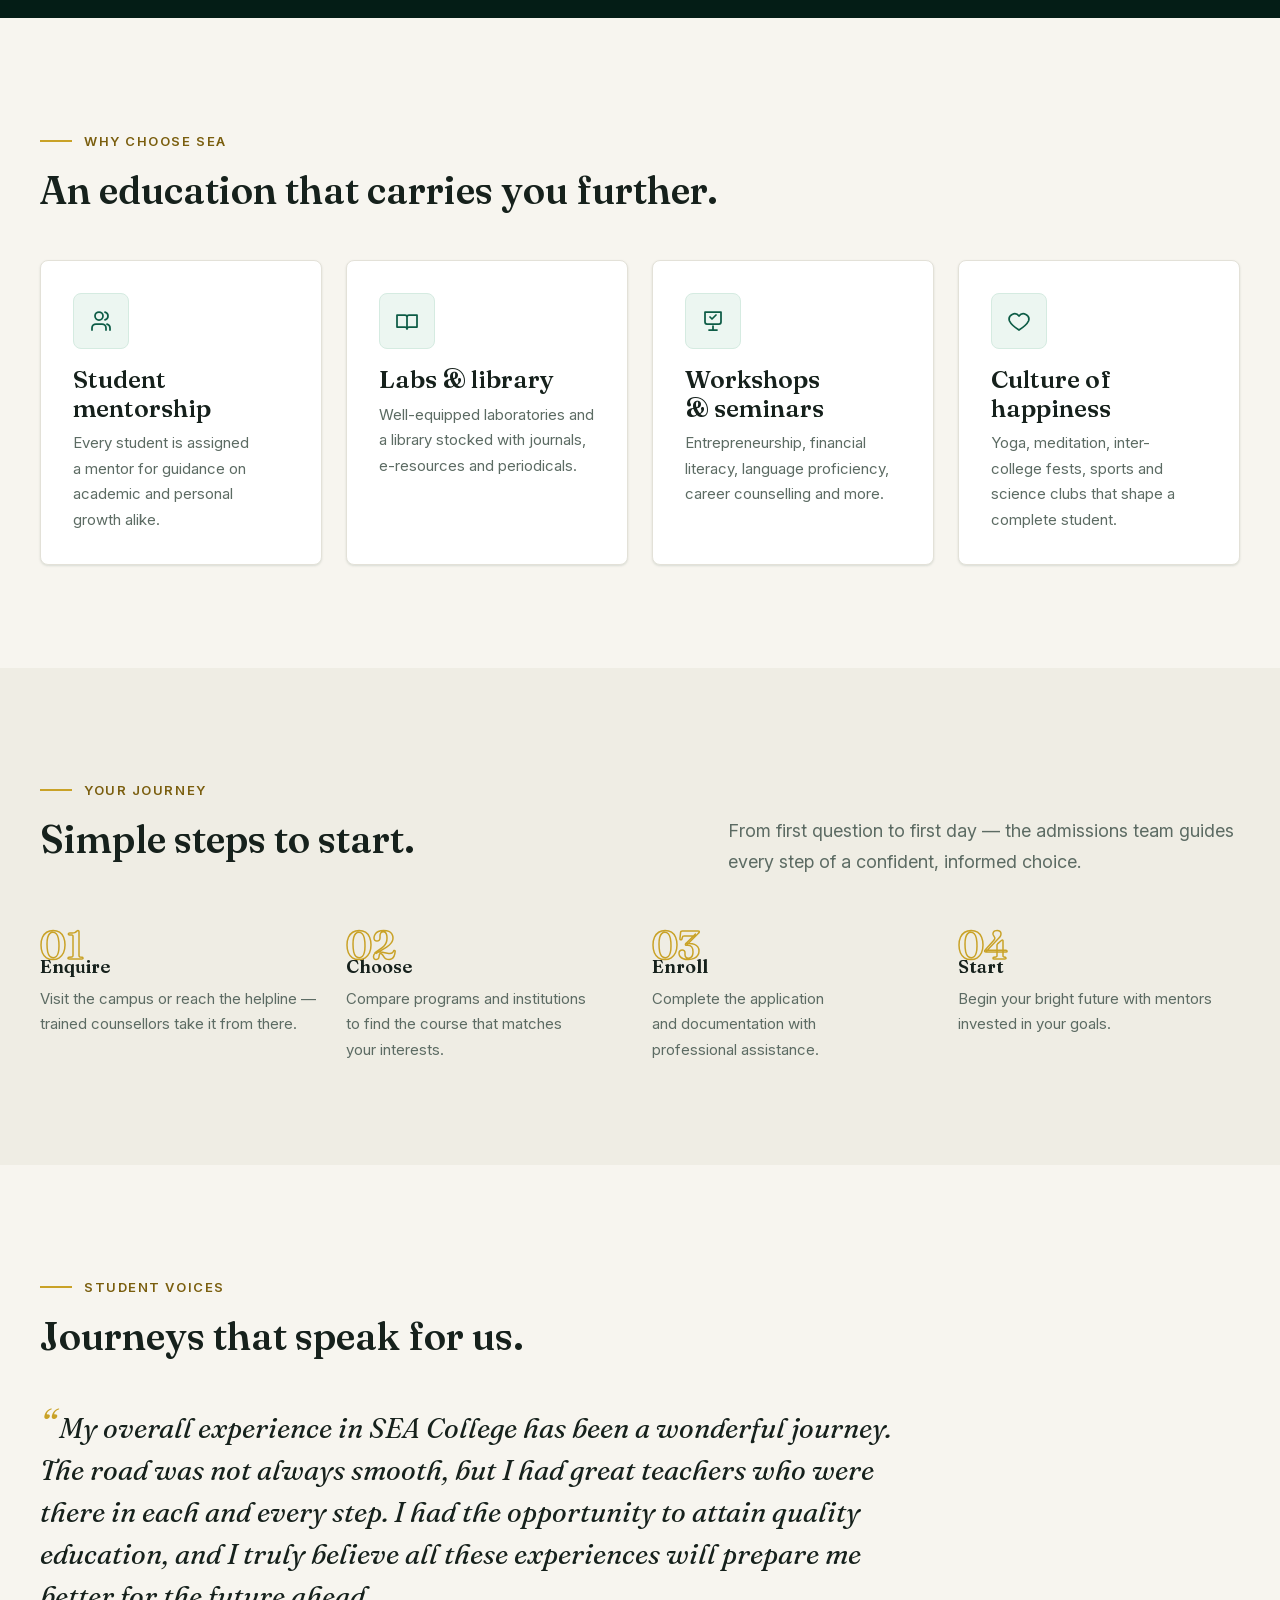
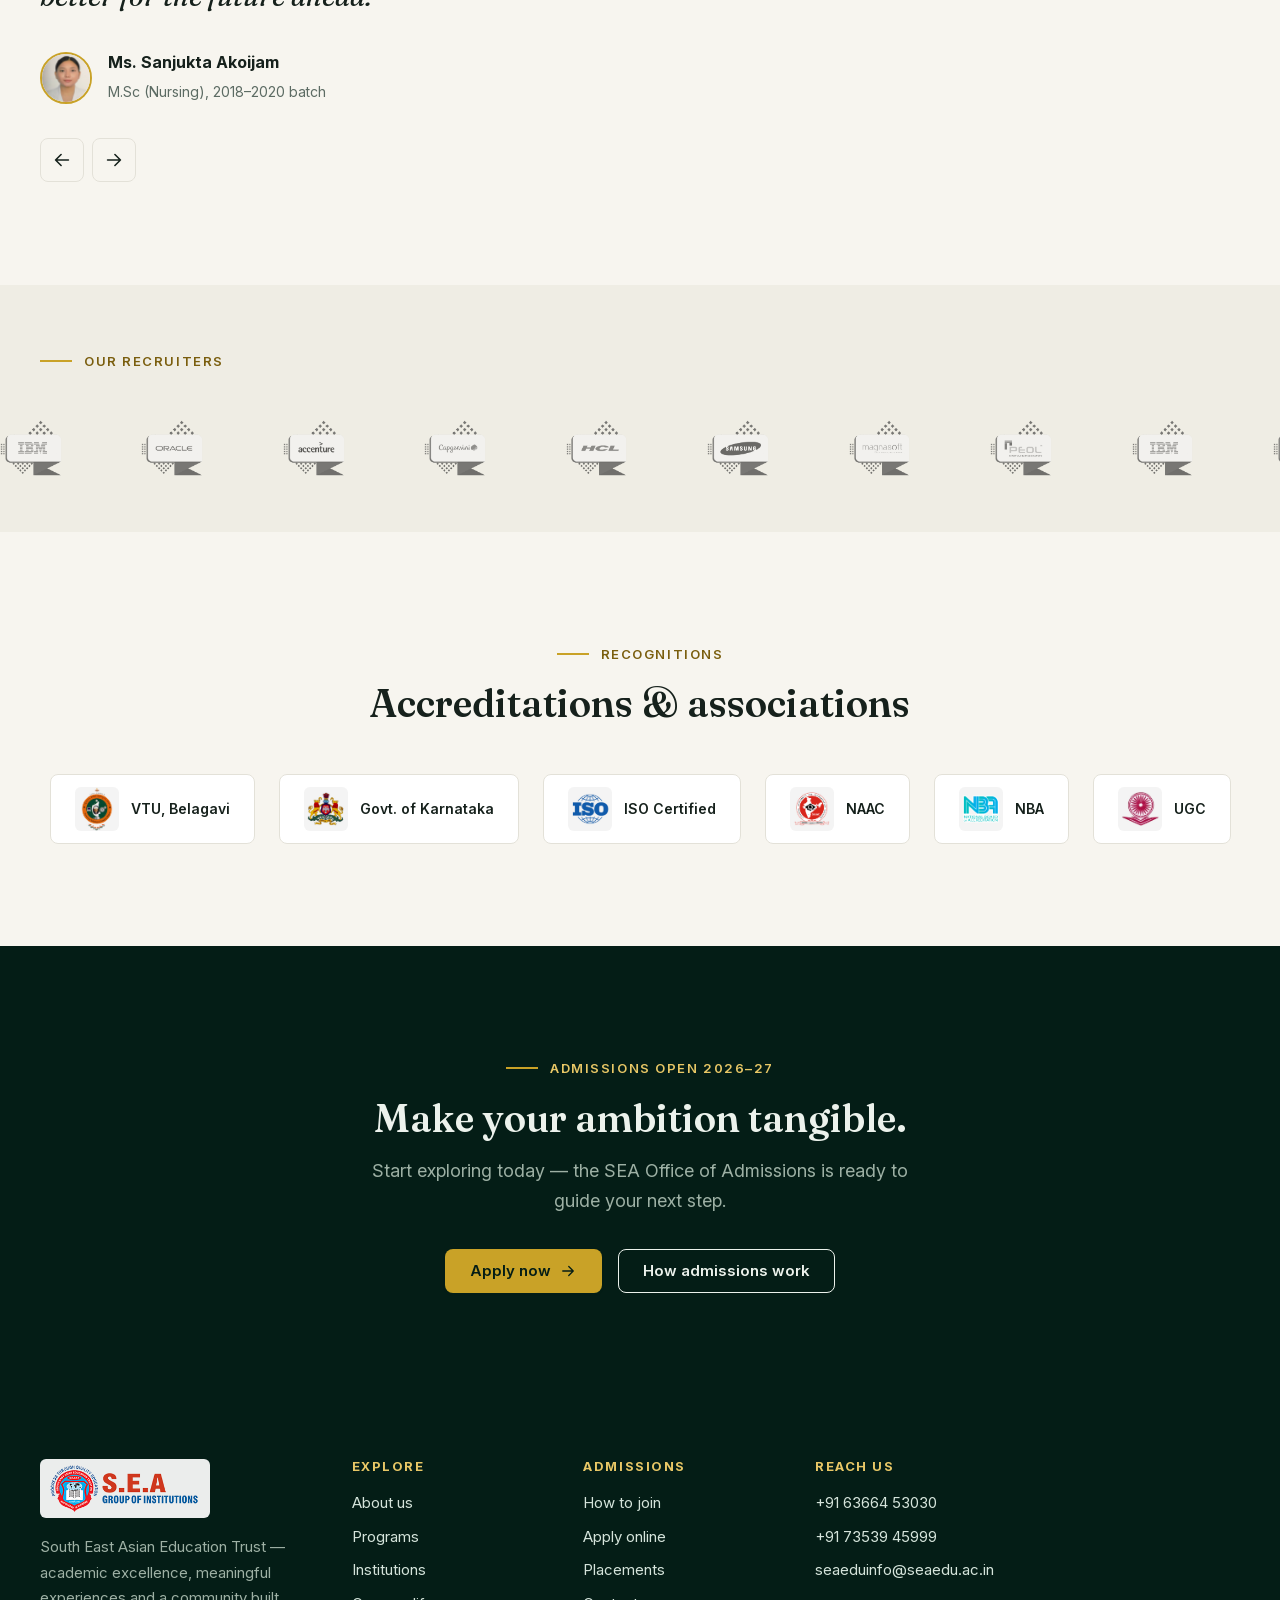
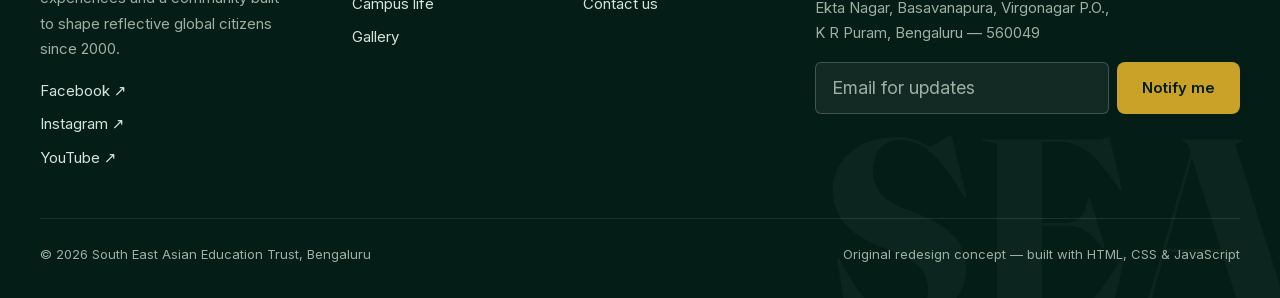
==== commit 96689938: "fix: modest hero wording (quality over world-class), crest favicon on all pages" ====
--- a/index.html
+++ b/index.html
@@ -3,14 +3,15 @@
 <head>
   <meta charset="UTF-8">
   <meta name="viewport" content="width=device-width, initial-scale=1.0">
-  <title>SEA Group of Institutions — A World-Class Education in Bengaluru</title>
+  <title>SEA Group of Institutions — Quality Education in Bengaluru</title>
   <meta name="description" content="SEA Group of Institutions, Bengaluru — 12 institutions, 25+ years of academic excellence. Engineering, management, nursing, law, science and more under the S.E.A. Education Trust.">
   <meta property="og:title" content="SEA Group of Institutions">
-  <meta property="og:description" content="A world-class education for building the future — 12 institutions on one green campus in K R Puram, Bengaluru.">
+  <meta property="og:description" content="A quality education for building the future — 12 institutions on one green campus in K R Puram, Bengaluru.">
   <meta property="og:type" content="website">
   <meta property="og:image" content="assets/img/hero/campus-life.jpg">
   <meta name="theme-color" content="#0D5C46">
-  <link rel="icon" type="image/png" href="assets/logo/logo.png">
+  <link rel="icon" type="image/png" href="assets/logo/favicon.png">
+  <link rel="apple-touch-icon" href="assets/logo/favicon.png">
   <link rel="preload" href="assets/fonts/fraunces.woff2" as="font" type="font/woff2" crossorigin>
   <link rel="preload" href="assets/fonts/inter.woff2" as="font" type="font/woff2" crossorigin>
   <link rel="preload" href="assets/img/hero/campus-life.jpg" as="image">
@@ -94,7 +95,7 @@
         <h1>SEA Group of Institutions</h1>
         <p class="hero-display">
           <span class="word-mask"><span style="--wd:0ms">A</span></span>
-          <span class="word-mask"><span style="--wd:70ms">world-class</span></span>
+          <span class="word-mask"><span style="--wd:70ms">quality</span></span>
           <span class="word-mask"><span style="--wd:140ms">education</span></span>
           <span class="word-mask"><span style="--wd:210ms">for</span></span>
           <span class="word-mask"><span style="--wd:280ms">building</span></span>
